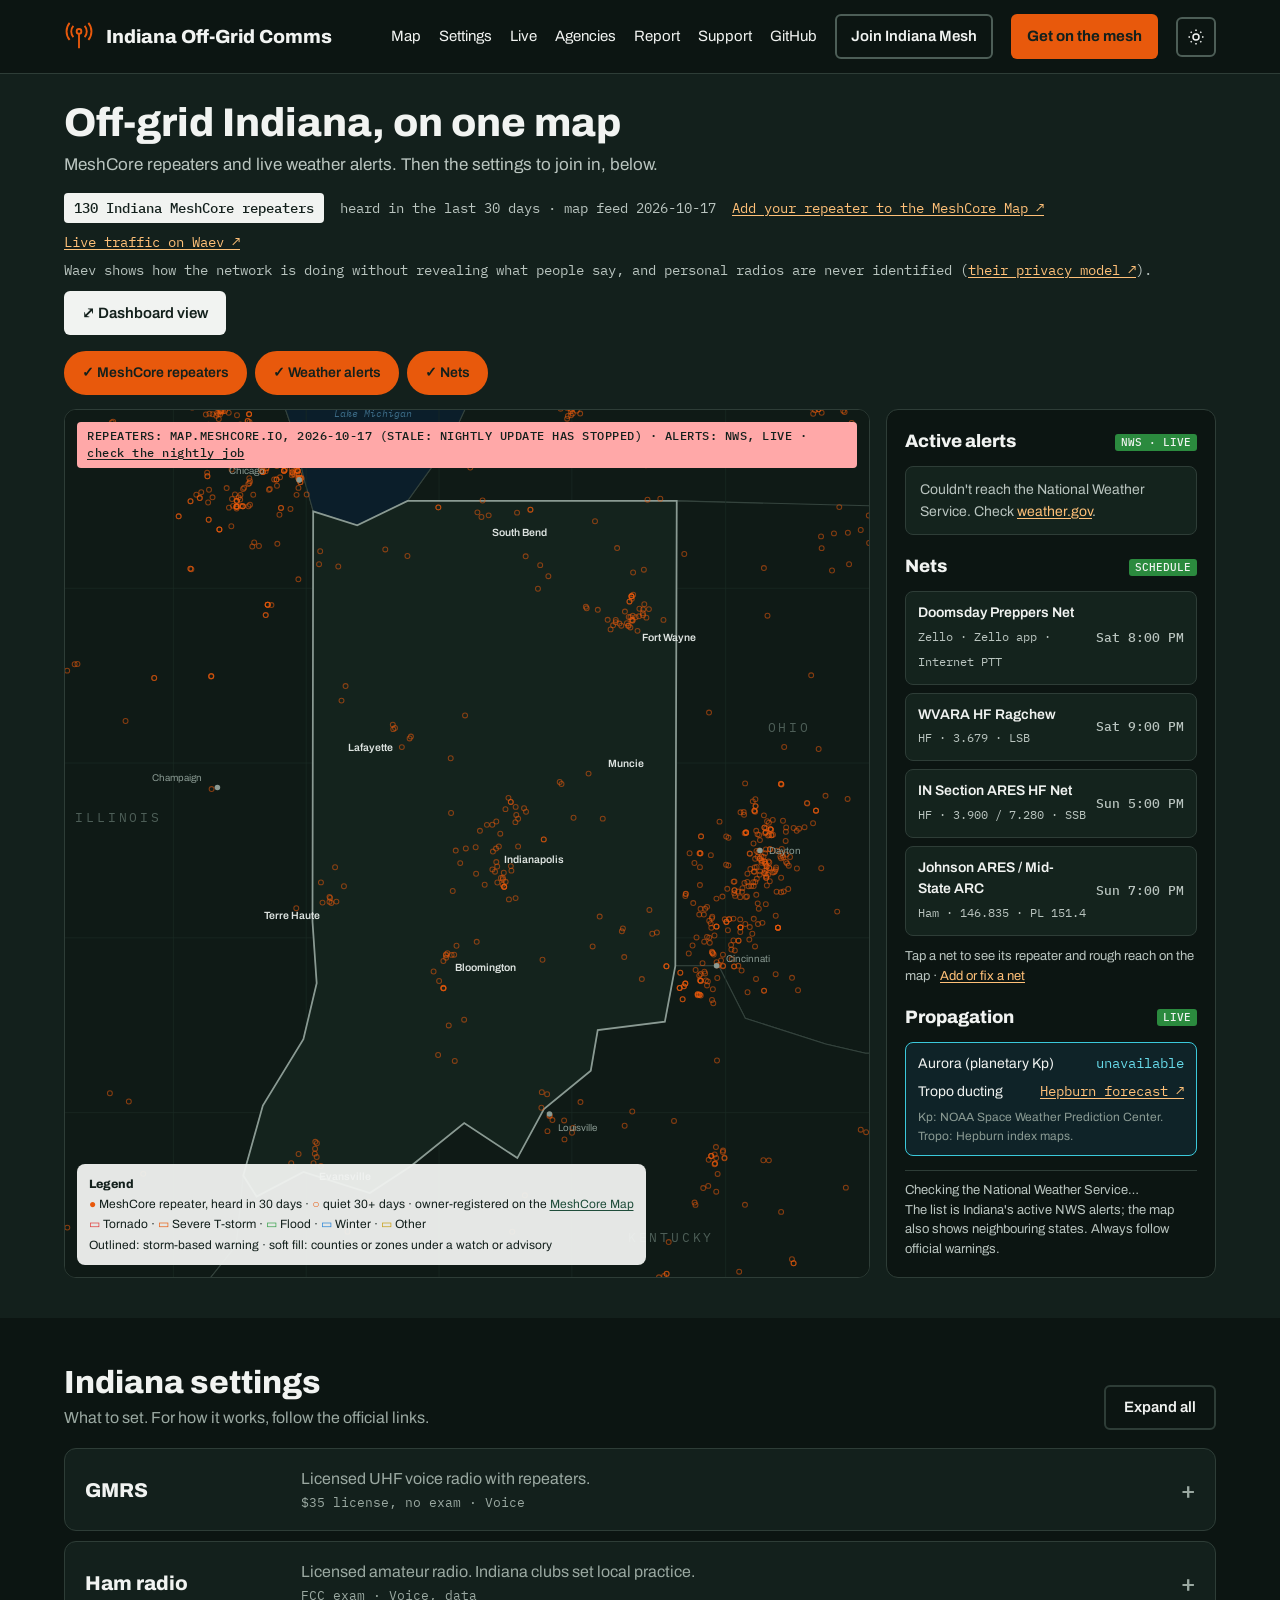
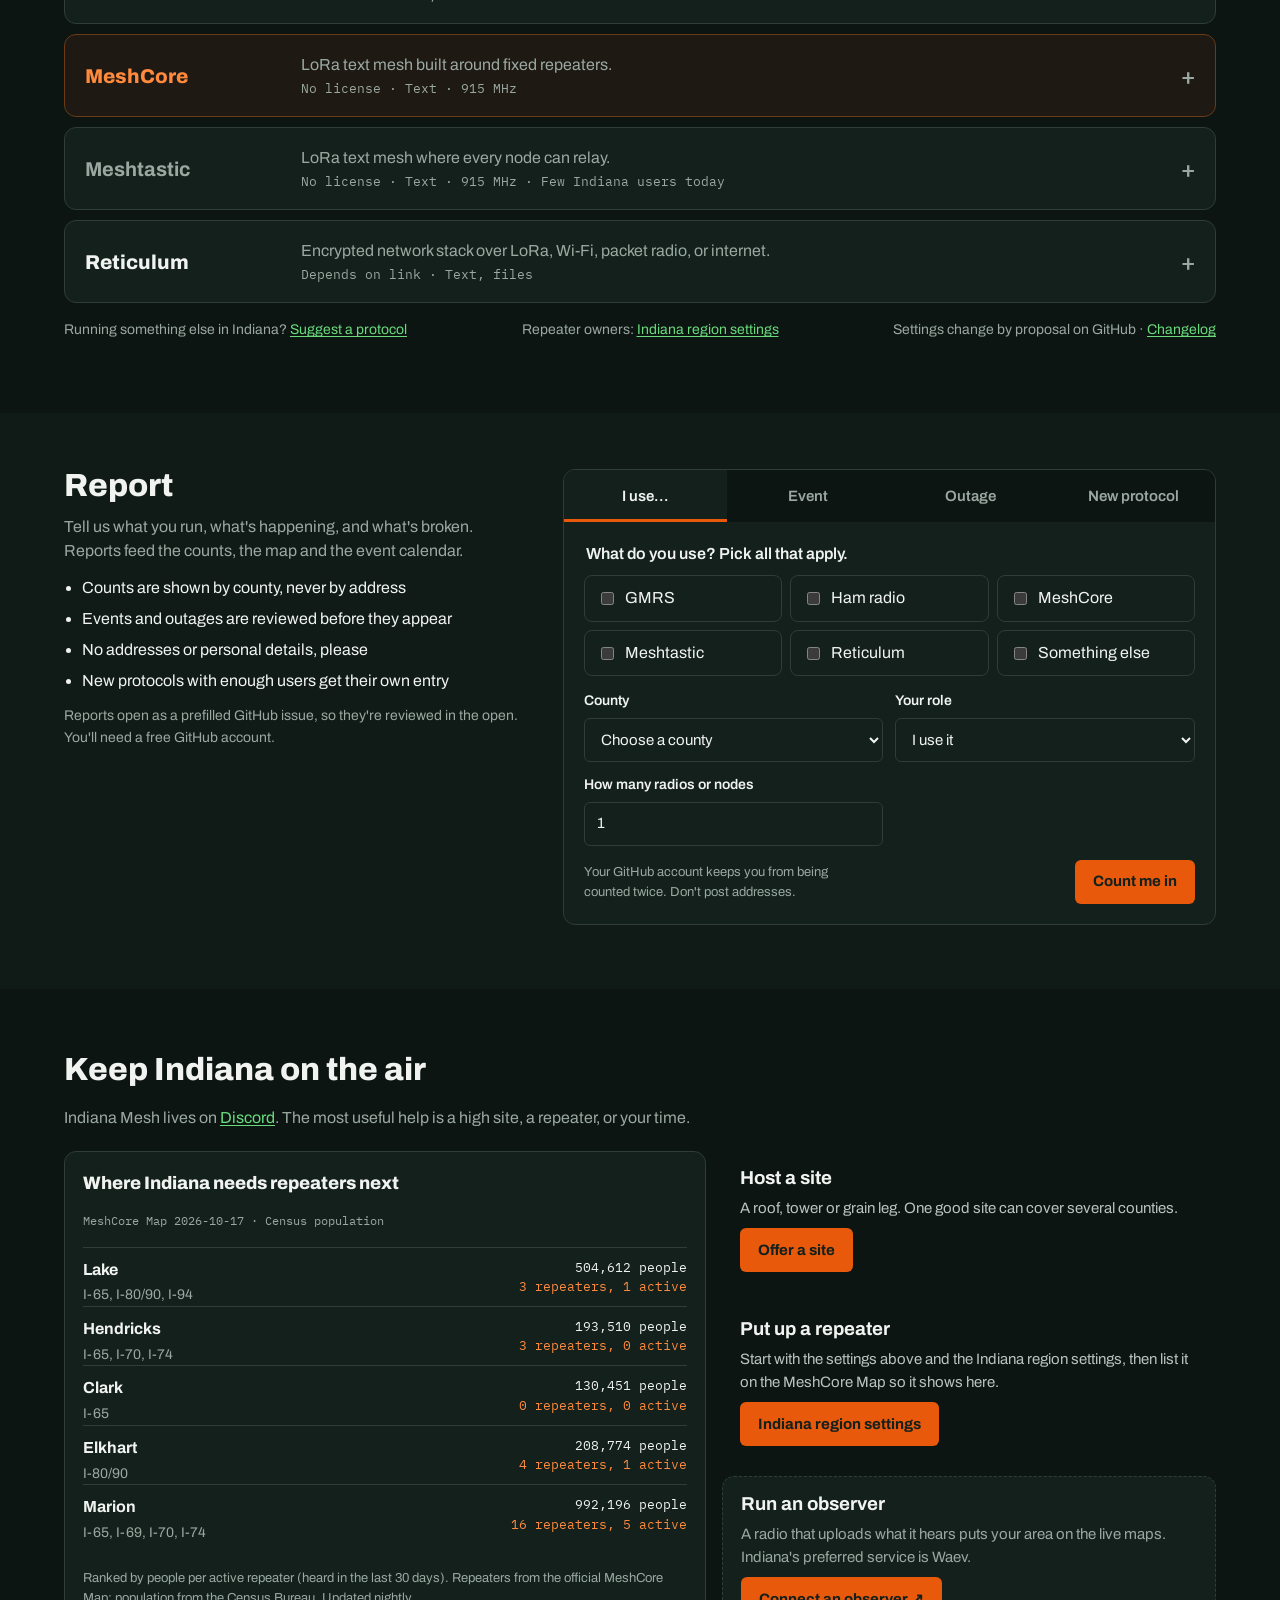
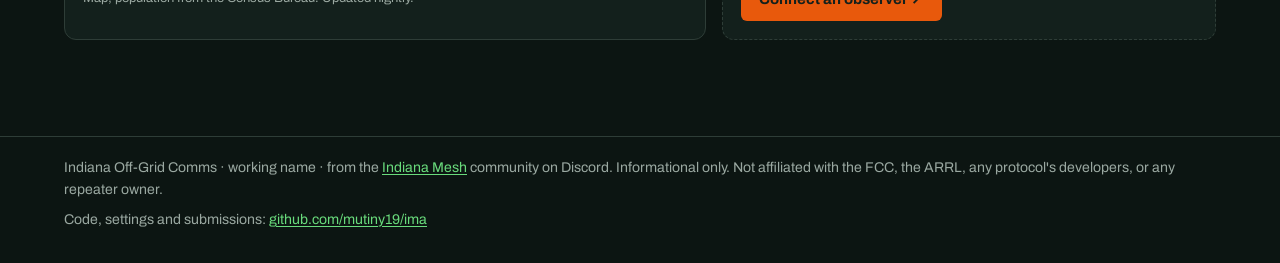
==== index.html @ fce749d1 "Observer view: link MeshCore's own FAQ entry on observers" ====
<!doctype html>
<html lang="en">
<head>
<meta charset="utf-8">
<script>/* Dark by default; a visitor's choice is remembered. Runs before paint to avoid a flash. */
(function () { var t; try { t = localStorage.getItem("ioc-theme"); } catch (e) {} document.documentElement.setAttribute("data-theme", t === "light" ? "light" : "dark"); })();</script>
<meta name="viewport" content="width=device-width, initial-scale=1, viewport-fit=cover">
<meta name="description" content="Off-grid communications in Indiana on one map: MeshCore repeaters, live weather alerts, and the settings to use for MeshCore, Meshtastic, GMRS, ham radio and Reticulum.">
<title>Indiana Off-Grid Comms</title>
<link rel="preconnect" href="https://fonts.googleapis.com">
<link rel="preconnect" href="https://fonts.gstatic.com" crossorigin>
<link rel="stylesheet" href="https://fonts.googleapis.com/css2?family=Archivo:wght@400;500;600;700;800&family=IBM+Plex+Mono:wght@400;500&display=swap">
<link rel="stylesheet" href="assets/site.css">
<style>
/* Home: dark map band (map + alerts, dashboard view), then settings accordion, report, support. Built from the
   front-page design (design/front-page.dc.html); simulated parts replaced by live feeds or empty states. */
:root { --map-bg: #13201C; --map-panel: #0C1512; --map-line: #2E3D37; --map-fg: #F1F3F1; --map-muted: #B9C4BF; --map-dim: #8A9A93; }
.wrap { max-width: 1200px; margin: 0 auto; padding-inline: 24px; }
h1, h2, h3 { font-family: var(--display); margin: 0; line-height: 1.05; text-wrap: balance; }
p { margin: 0; }
.mono { font-family: var(--mono); }
.btn { font: 600 15px/1 var(--body); border: 0; border-radius: 6px; padding: 13px 18px; min-height: 44px; cursor: pointer; text-decoration: none; display: inline-flex; align-items: center; justify-content: center; gap: 8px; }

/* header CTA */
.site-nav .go { background: var(--beacon); color: #13201C; font-weight: 700; padding: 11px 16px; border-radius: 6px; }

/* map band */
.band { background: var(--map-bg); color: var(--map-fg); }
.band .wrap { padding-block: 28px 40px; }
.band.dash .wrap { max-width: none; padding-block: 20px 32px; }
.band-top { display: flex; flex-wrap: wrap; justify-content: space-between; align-items: flex-end; gap: 12px; margin-bottom: 16px; }
.band h1 { font-size: clamp(30px, 4.4vw, 40px); font-weight: 800; }
.band .sub { margin-top: 8px; color: var(--map-muted); font-size: 17px; }
.onair { display: flex; flex-wrap: wrap; align-items: center; gap: 10px 16px; margin-top: 14px; font: 400 14px/1.3 var(--mono); }
.onair .pill { background: var(--map-fg); color: #13201C; padding: 6px 10px; border-radius: 4px; font-weight: 500; }
.onair span { color: var(--map-muted); }
.onair a { color: #FFC078; }
.dash-btn { background: var(--map-fg); color: #13201C; }
.layers { display: flex; flex-wrap: wrap; gap: 8px; margin-bottom: 14px; }
.layer { font: 600 14px/1 var(--body); border-radius: 999px; padding: 10px 16px; min-height: 44px; cursor: pointer; background: transparent; color: var(--map-fg); border: 2px solid #4D5E57; }
.layer[aria-pressed="true"] { background: var(--beacon); color: #13201C; border-color: var(--beacon); }
.layer[disabled] { cursor: not-allowed; color: #6E7F78; border-style: dashed; }
.layer small { font: 500 11px/1 var(--mono); margin-left: 6px; }
.tiles { display: grid; grid-template-columns: repeat(auto-fit, minmax(170px, 1fr)); gap: 12px; margin-bottom: 16px; }
.tile { background: var(--map-panel); border: 1px solid var(--map-line); border-radius: 10px; padding: 14px 16px; }
.tile .k { font-size: 13px; color: var(--map-muted); }
.tile .v { font: 500 28px/1.2 var(--mono); margin-top: 4px; font-variant-numeric: tabular-nums; }
.tile .s { font-size: 12px; color: var(--map-dim); margin-top: 2px; }
/* Map sets the row height (its own proportions); the alerts column matches it and scrolls when long. */
.mapgrid { display: grid; grid-template-columns: minmax(0, 1fr) minmax(280px, 330px); gap: 16px; align-items: stretch; }
.mapbox { min-width: 0; position: relative; background: var(--map-panel); border: 1px solid var(--map-line); border-radius: 12px; overflow: hidden; }
.mapbox svg { display: block; width: 100%; height: auto; aspect-ratio: 1150 / 1240; }
.srcbadge { position: absolute; top: 12px; left: 12px; right: 12px; z-index: 2; justify-self: start; display: inline-block; max-width: max-content; background: #FFD43B; color: #13201C; font: 500 12px/1.4 var(--mono); letter-spacing: .5px; padding: 6px 10px; border-radius: 4px; }
.legend { position: absolute; left: 12px; bottom: 12px; right: 12px; max-width: max-content; background: rgba(241,243,241,0.95); color: #13201C; border-radius: 8px; padding: 10px 12px; font-size: 12px; line-height: 1.7; }
.legend b { font-weight: 800; }
.side { height: 0; min-height: 100%; overflow-y: auto; background: var(--map-panel); border: 1px solid var(--map-line); border-radius: 12px; padding: 18px; display: flex; flex-direction: column; gap: 10px; min-width: 0; }
.side .h { display: flex; justify-content: space-between; align-items: center; gap: 8px; margin-top: 8px; }
.side .h:first-child { margin-top: 0; }
.side .h b { font-weight: 800; font-size: 18px; }
.tag { font: 500 11px/1 var(--mono); padding: 3px 6px; border-radius: 3px; }
.tag.live { background: #2B8A3E; color: #F1F3F1; }
.tag.soon { border: 1px dashed #4D5E57; color: var(--map-muted); }
.alert { border-radius: 8px; padding: 12px 14px; border: 1px solid; }
.alert .t { font-weight: 800; }
.alert .a { font-size: 14px; margin-top: 4px; }
.alert .w { font: 400 12px/1.4 var(--mono); color: var(--map-muted); margin-top: 4px; }
.empty { background: #14231D; border: 1px solid var(--map-line); border-radius: 8px; padding: 12px 14px; font-size: 14px; color: var(--map-muted); }
.empty a, .side a, .dpanel a { color: #FFC078; }
.prop { background: #0F2328; border: 1px solid #3BC9DB; border-radius: 8px; padding: 10px 12px; display: grid; gap: 6px; font-size: 14px; }
.prop .r { display: flex; justify-content: space-between; gap: 8px; }
.prop .r span:last-child { font-family: var(--mono); color: #66D9E8; text-align: right; }
.prop .n { font-size: 12px; color: var(--map-dim); }
.netlist { display: grid; gap: 8px; }
.net { display: flex; justify-content: space-between; align-items: center; gap: 10px; background: #14231D; border: 1px solid var(--map-line); border-radius: 8px; padding: 10px 12px; }
.net b { display: block; font-size: 14px; font-weight: 600; }
.net small { font: 400 12px/1.4 var(--mono); color: var(--map-muted); }
.net .st { font: 500 13px/1 var(--mono); white-space: nowrap; }
.net.pick { cursor: pointer; }
.net.pick:hover, .net.pick:focus-visible { border-color: #B197FC; outline: none; }
.net.sel { border-color: #B197FC; background: #1E1B2C; }
.side .foot { margin-top: auto; font-size: 13px; color: var(--map-muted); line-height: 1.5; border-top: 1px solid var(--map-line); padding-top: 10px; }
.dashrow { display: flex; flex-wrap: wrap; gap: 16px; margin-top: 16px; }
.dpanel { background: var(--map-panel); border: 1px solid var(--map-line); border-radius: 12px; padding: 16px 18px; min-width: 0; display: grid; gap: 10px; align-content: start; }
.dpanel .h { display: flex; flex-wrap: wrap; justify-content: space-between; align-items: center; gap: 8px; }
.dpanel .h b { font-weight: 800; font-size: 18px; }
.dpanel .note { font-size: 12px; color: var(--map-dim); }
.cov { display: grid; gap: 8px; }
.cov .road { display: grid; grid-template-columns: 64px minmax(0, 1fr); gap: 10px; align-items: start; }
.cov .road > span { font: 500 13px/1.8 var(--mono); color: var(--map-muted); }
.cov .cty { display: flex; flex-wrap: wrap; gap: 4px; }
.cov .cty span { font-size: 12px; padding: 3px 7px; border-radius: 4px; color: #13201C; }
.c-ok { background: #8CE99A; } .c-quiet { background: #FFD43B; } .c-need { background: #FFA8A8; }
.health { display: grid; gap: 6px; }
.health div { display: flex; justify-content: space-between; gap: 10px; font-size: 14px; border-top: 1px solid #1B2A24; padding-top: 6px; }
.health span:last-child { font-family: var(--mono); color: var(--map-muted); white-space: nowrap; }
.dot { display: inline-block; width: 9px; height: 9px; border-radius: 50%; margin-right: 8px; vertical-align: middle; }

/* settings */
.settings { padding-block: 48px 72px; }
.sec-head { display: flex; flex-wrap: wrap; justify-content: space-between; align-items: flex-end; gap: 12px; margin-bottom: 18px; }
.sec-head h2 { font-size: 32px; font-weight: 800; }
.sec-head p { color: var(--muted); margin-top: 6px; }
.ghost { background: transparent; color: var(--fg); border: 2px solid var(--line); }
.acc { display: grid; gap: 10px; }
.proto { background: var(--panel); border: 1px solid var(--line); border-radius: 12px; overflow: hidden; }
.proto > button { width: 100%; display: grid; grid-template-columns: minmax(130px, 200px) minmax(0, 1fr) auto; gap: 6px 16px; align-items: center; text-align: left; background: transparent; color: var(--fg); border: 0; padding: 18px 20px; cursor: pointer; font: inherit; min-height: 64px; }
.proto .nm { font: 800 20px/1.1 var(--display); }
/* MeshCore: a faint beacon tint. */
.proto-meshcore { background: #FFF8F2; border-color: #F2C7A4; }
.proto-meshcore .nm { color: #B5480A; }
.proto-meshcore .card-set { background: #FBF1E8; }
.proto-meshtastic .nm, .proto-meshtastic .tl { color: var(--muted); }
.proto-meshtastic .nm { font-weight: 700; }
@media (prefers-color-scheme: dark) { :root:not([data-theme="light"]) .proto-meshcore { background: #1E1913; border-color: #6B3A17; }
  :root:not([data-theme="light"]) .proto-meshcore .nm { color: #FF8A3D; } :root:not([data-theme="light"]) .proto-meshcore .card-set { background: #17130E; } }
:root[data-theme="dark"] .proto-meshcore { background: #1E1913; border-color: #6B3A17; }
:root[data-theme="dark"] .proto-meshcore .nm { color: #FF8A3D; } :root[data-theme="dark"] .proto-meshcore .card-set { background: #17130E; }
.proto .tl { color: var(--muted); }
.proto .tl small { display: block; font: 400 13px/1.4 var(--mono); margin-top: 2px; }
.proto .chev { font: 500 24px/1 var(--mono); color: var(--muted); }
.proto .body { display: grid; grid-template-columns: minmax(0, 1.5fr) minmax(0, 1fr); gap: 16px; padding: 0 20px 20px; }
.card-set { background: var(--bg); border-radius: 10px; padding: 16px; display: grid; gap: 10px; align-content: start; }
.card-set .top { display: flex; flex-wrap: wrap; justify-content: space-between; gap: 8px; }
.card-set .top b { font-weight: 700; }
.card-set .top span { font: 400 12px/1.4 var(--mono); color: var(--muted); }
.rows { display: grid; }
.rows > div { display: grid; grid-template-columns: minmax(120px, 190px) minmax(0, 1fr); gap: 12px; padding: 7px 0; border-top: 1px solid var(--line); font-size: 15px; }
.rows > div > span:first-child { color: var(--muted); }
.rows > div > span:last-child { font-family: var(--mono); font-size: 14px; overflow-wrap: anywhere; }
.card-set .note { font-size: 13px; color: var(--muted); }
.links { display: grid; gap: 8px; align-content: start; }
.links a { display: flex; justify-content: space-between; align-items: center; gap: 10px; background: var(--panel); border: 1px solid var(--line); border-radius: 8px; padding: 12px 14px; text-decoration: none; color: var(--fg); }
.links a b { display: block; font-weight: 600; }
.links a small { color: var(--muted); font-size: 13px; }
.links a:hover { border-color: var(--link); }
.copy { background: var(--fg); color: var(--bg); justify-self: start; }
.seg { display: inline-flex; justify-self: start; background: var(--panel); border: 1px solid var(--line); border-radius: 8px; padding: 3px; gap: 3px; }
.seg button { font: 600 14px/1 var(--body); border: 0; border-radius: 6px; padding: 10px 16px; min-height: 40px; cursor: pointer; background: transparent; color: var(--muted); }
.seg button[aria-pressed="true"] { background: var(--ink); color: var(--ink-fg); }
.rows .cmd { display: flex; flex-wrap: wrap; align-items: center; gap: 6px 8px; margin-top: 4px; }
.rows .cmd code { font-size: 12.5px; background: var(--panel); border: 1px solid var(--line); border-radius: 4px; padding: 3px 6px; overflow-wrap: anywhere; }
.mini, .chipcopy { font: 600 12px/1 var(--body); border: 1px solid var(--line); background: var(--panel); color: var(--link); border-radius: 999px; padding: 6px 10px; min-height: 30px; cursor: pointer; }
.mini:hover, .chipcopy:hover { border-color: var(--link); }
.chips { display: flex; flex-wrap: wrap; gap: 6px; margin-top: 6px; }
.chipcopy { font-family: var(--mono); color: var(--fg); }
.diff { color: var(--beacon); font-size: 12px; margin-left: 4px; }
.alts { border: 1px dashed var(--line); border-radius: 8px; padding: 12px 14px; display: grid; gap: 8px; background: var(--panel); }
.alts > b { font-weight: 700; font-size: 14px; }
.alts > div { display: grid; grid-template-columns: minmax(120px, 190px) minmax(0, 1fr); gap: 12px; font-size: 14px; border-top: 1px solid var(--line); padding-top: 8px; }
.alts > div > span:first-child { color: var(--muted); }
.alts > div > span:last-child { display: block; min-width: 0; }
.alts .cmd { display: flex; flex-wrap: wrap; align-items: flex-end; gap: 6px 8px; margin-top: 6px; }
.alts code { display: block; font-size: 12.5px; line-height: 1.6; background: var(--bg); border: 1px solid var(--line); border-radius: 4px; padding: 6px 8px; overflow-wrap: anywhere; }
.rows > div > span:last-child { display: block; min-width: 0; }
.sec-foot { display: flex; flex-wrap: wrap; justify-content: space-between; gap: 8px 20px; margin-top: 16px; font-size: 14px; color: var(--muted); }

/* report */
.report { background: #E4E9E6; }
@media (prefers-color-scheme: dark) { :root:not([data-theme="light"]) .report { background: #101B17; } }
:root[data-theme="dark"] .report { background: #101B17; }
.report .wrap { padding-block: 56px 64px; display: grid; grid-template-columns: minmax(0, 1fr) minmax(0, 1.4fr); gap: 32px; align-items: start; }
.report h2 { font-size: 32px; font-weight: 800; }
.report .intro { display: grid; gap: 12px; }
.report .intro p { color: var(--muted); }
.report ul { margin: 0; padding-left: 1.1em; display: grid; gap: 6px; color: var(--fg); }
.formbox { background: var(--panel); border: 1px solid var(--line); border-radius: 12px; overflow: hidden; }
.tabs { display: flex; flex-wrap: wrap; }
.tabs button { flex: 1 1 120px; min-height: 52px; padding: 12px 16px; border: 0; cursor: pointer; font: 600 15px/1 var(--body); background: var(--bg); color: var(--muted); }
.tabs button[aria-selected="true"] { background: var(--panel); color: var(--fg); box-shadow: inset 0 -3px 0 var(--beacon); }
form { padding: 20px; display: grid; gap: 14px; }
fieldset { border: 0; margin: 0; padding: 0; display: grid; gap: 10px; }
legend { font-weight: 600; margin-bottom: 8px; }
.checks { display: grid; grid-template-columns: repeat(auto-fill, minmax(150px, 1fr)); gap: 8px; }
.checks label { display: flex; gap: 8px; align-items: center; border: 1px solid var(--line); border-radius: 8px; padding: 10px 12px; min-height: 44px; cursor: pointer; }
.fields { display: grid; grid-template-columns: repeat(2, minmax(0, 1fr)); gap: 12px; }
.fields label, form > label { display: grid; gap: 6px; font-size: 14px; font-weight: 600; }
input[type="text"], input[type="number"], input[type="url"], input[type="datetime-local"], select, textarea { font: 400 15px/1.3 var(--body); padding: 10px 12px; min-height: 44px; border: 1px solid var(--line); border-radius: 6px; background: var(--panel); color: var(--fg); width: 100%; }
.submit { display: flex; flex-wrap: wrap; align-items: center; justify-content: space-between; gap: 10px; }
.submit small { color: var(--muted); font-size: 13px; max-width: 40ch; }
.primary { background: var(--beacon); color: #13201C; font-weight: 700; }
.thanks { padding: 24px 20px; display: grid; gap: 10px; }
.thanks b { font: 800 22px/1.1 var(--display); }

/* support */
.support { padding-block: 64px 72px; display: grid; gap: 20px; }
.support h2 { font-size: 32px; font-weight: 800; }
.support .lead { color: var(--muted); max-width: 70ch; }
.sup-grid { display: grid; grid-template-columns: minmax(0, 1.3fr) minmax(0, 1fr); gap: 16px; }
.needs { background: var(--panel); border: 1px solid var(--line); border-radius: 12px; padding: 18px; display: grid; gap: 10px; }
.needs .h { display: flex; flex-wrap: wrap; justify-content: space-between; gap: 8px; }
.needs .h b { font-weight: 800; font-size: 18px; }
.needs .h span { font: 400 12px/1.4 var(--mono); color: var(--muted); }
.county { display: grid; grid-template-columns: minmax(0, 1fr) auto; gap: 2px 12px; border-top: 1px solid var(--line); padding-top: 10px; }
.county b { font-weight: 700; }
.county .w { color: var(--muted); font-size: 14px; }
.county .p { grid-column: 2; grid-row: 1 / span 2; text-align: right; font: 400 13px/1.5 var(--mono); }
.county .p em { font-style: normal; color: var(--signal); display: block; }
.ways { display: grid; gap: 12px; align-content: start; }
.way { background: var(--ink); color: var(--ink-fg); border-radius: 12px; padding: 18px; display: grid; gap: 8px; }
.way p { color: #B9C4BF; font-size: 15px; }
.way a.btn { justify-self: start; }
.way.alt { background: var(--panel); color: var(--fg); border: 1px dashed var(--line); }
.way.alt p { color: var(--muted); }

@media (max-width: 860px) {
  /* Phones: the legend sits under the map instead of over it, and the source badge stays out of the way. */
  .legend { position: static; max-width: none; margin: 0; border-radius: 0; font-size: 12px; line-height: 1.6; }
  .srcbadge { top: 8px; left: 8px; right: auto; font-size: 10px; padding: 4px 7px; letter-spacing: 0; }
  .report .wrap, .sup-grid, .proto .body, .alts > div { grid-template-columns: 1fr; }
  .proto > button { grid-template-columns: minmax(0, 1fr) auto; }
  .proto .tl { grid-column: 1 / -1; grid-row: 2; }
  .fields { grid-template-columns: 1fr; }
  .mapgrid { grid-template-columns: 1fr; }
  .side { height: auto; min-height: 0; overflow: visible; }
}
@media (prefers-reduced-motion: no-preference) { .pulse { animation: pulse 2s ease-in-out infinite; } }
@keyframes pulse { 0%, 100% { stroke-opacity: 1; } 50% { stroke-opacity: .3; } }
</style>
</head>
<body>
<header class="site-head" id="top"><div class="bar">
  <a class="brand" href="./"><svg width="30" height="30" viewBox="0 0 32 32" fill="none" stroke="#E8590C" stroke-width="2" aria-hidden="true"><path d="M16 28V12"/><circle cx="16" cy="10" r="2.5"/><path d="M10 4a9 9 0 0 0 0 12"/><path d="M22 4a9 9 0 0 1 0 12"/><path d="M6 1a14 14 0 0 0 0 18"/><path d="M26 1a14 14 0 0 1 0 18"/></svg>Indiana Off-Grid Comms</a>
  <nav class="site-nav" aria-label="Site">
    <a href="#map">Map</a>
    <a href="#protocols">Settings</a>
    <a href="live/">Live</a>
    <a href="emergency/">Agencies</a>
    <a href="#report">Report</a>
    <a href="#support">Support</a>
    <a href="https://github.com/mutiny19/ima" target="_blank" rel="noopener">GitHub</a>
    <a class="cta" href="https://discord.gg/2uwyceSF37" target="_blank" rel="noopener">Join Indiana Mesh</a>
    <a class="go" href="meshcore/">Get on the mesh</a>
    <button type="button" class="theme-toggle" id="themeBtn" aria-label="Switch to light mode" title="Switch to light mode"><svg class="i-sun" width="18" height="18" viewBox="0 0 24 24" fill="none" stroke="currentColor" stroke-width="2" aria-hidden="true"><circle cx="12" cy="12" r="4"/><path d="M12 2v2M12 20v2M4.9 4.9l1.4 1.4M17.7 17.7l1.4 1.4M2 12h2M20 12h2M4.9 19.1l1.4-1.4M17.7 6.3l1.4-1.4"/></svg><svg class="i-moon" width="18" height="18" viewBox="0 0 24 24" fill="none" stroke="currentColor" stroke-width="2" aria-hidden="true"><path d="M21 12.8A9 9 0 1 1 11.2 3a7 7 0 0 0 9.8 9.8z"/></svg></button>
  </nav>
</div></header>

<section id="map" class="band" aria-label="Statewide map">
  <div class="wrap">
    <div class="band-top">
      <div id="hero">
        <h1>Off-grid Indiana, on one map</h1>
        <p class="sub">MeshCore repeaters and live weather alerts. Then the settings to join in, below.</p>
        <div class="onair"><b class="pill" id="pillCount">Indiana MeshCore repeaters</b><span id="pillSub">heard in the last 30 days</span><a href="https://docs.meshcore.io/faq/#512-q-how-do-i-add-a-node-to-the-meshcore-map" target="_blank" rel="noopener">Add your repeater to the MeshCore Map ↗</a><a href="https://waev.app/#/live-map/@39.85,-86.30,7.00z" target="_blank" rel="noopener">Live traffic on Waev ↗</a><span>Waev shows how the network is doing without revealing what people say, and personal radios are never identified (<a href="https://blog.waev.app/blog/what-we-choose-not-to-know/" target="_blank" rel="noopener">their privacy model ↗</a>).</span></div>
      </div>
      <div id="dashHead" hidden>
        <h1 style="font-size:30px">Statewide dashboard</h1>
        <p class="sub mono" style="font-size:13px" id="clock">Updated live</p>
      </div>
      <button type="button" class="btn dash-btn" id="dashBtn" aria-pressed="false">⤢ Dashboard view</button>
    </div>

    <div class="layers" role="group" aria-label="Map layers">
      <button type="button" class="layer" data-layer="meshcore" aria-pressed="true">✓ MeshCore repeaters</button>
      <button type="button" class="layer" data-layer="weather" aria-pressed="true">✓ Weather alerts</button>
      <button type="button" class="layer" data-layer="nets" aria-pressed="true">✓ Nets</button>
    </div>

    <div class="tiles" id="tiles" hidden></div>

    <div class="mapgrid">
      <div class="mapbox">
        <div class="srcbadge" id="srcbadge">REPEATERS: MAP.MESHCORE.IO · ALERTS: NWS, LIVE</div>
        <svg id="mapsvg" viewBox="-245 -130 1150 1240" preserveAspectRatio="xMidYMid meet" role="img" aria-labelledby="mapTitle">
          <title id="mapTitle">Map of Indiana and neighbouring states showing MeshCore repeaters and active National Weather Service alerts</title>
          <g fill="#0F1A16" stroke="#34433D" stroke-width="1.5" aria-hidden="true">
          <path d="M57 -170 L86 -85 L96 -35 L110 15 L109 602 L115 690 L96 770 L38 865 L10 965 L0 1065 L-60 1140 L-290 1140 L-290 -170 Z"/>
          <path d="M345 -170 L306 -85 L245 0 L630 0 L900 8 L940 8 L940 -170 Z"/>
          <path d="M630 0 L940 8 L940 790 L900 790 L843 777 L728 740 L690 665 L628 665 Z"/>
          <path d="M940 790 L900 790 L843 777 L728 740 L690 665 L628 665 L613 745 L517 757 L507 815 L440 870 L402 940 L326 890 L249 952 L191 990 L96 960 L29 995 L10 965 L0 1065 L-60 1140 L940 1140 Z"/>
          </g>
          <path d="M57 -170 L345 -170 L306 -85 L245 0 L173 35 L110 15 L96 -35 L86 -85 Z" fill="#0B1E2A" stroke="#34433D" stroke-width="1.5" aria-hidden="true"/>
          <g stroke="#1B2A24" stroke-width="1" aria-hidden="true">
          <path d="M-290 125H940M-290 375H940M-290 625H940M-290 875H940M-90 -170V1140M100 -170V1140M290 -170V1140M480 -170V1140M700 -170V1140"/>
          </g>
          <path d="M110 15 L173 35 L245 0 L630 0 L628 665 L613 745 L517 757 L507 815 L440 870 L402 940 L326 890 L249 952 L191 990 L96 960 L29 995 L10 965 L38 865 L96 770 L115 690 L109 602 Z" fill="#14231D" stroke="#8A9A93" stroke-width="2.5"/>
          <g fill="#4D5E57" font-family="IBM Plex Mono, monospace" font-size="18" letter-spacing="4" aria-hidden="true">
          <text x="-230" y="460">ILLINOIS</text>
          <text x="560" y="-90">MICHIGAN</text>
          <text x="760" y="330">OHIO</text>
          <text x="560" y="1060">KENTUCKY</text>
          </g>
          <text x="140" y="-120" fill="#3B6A85" font-family="IBM Plex Mono, monospace" font-size="14" font-style="italic">Lake Michigan</text>
          <g id="lyr-weather"></g>
          <g id="lyr-meshcore"></g>
          <g fill="#DDE3E0" font-family="Archivo, sans-serif" font-size="15" font-weight="600">
          <text x="383" y="518">Indianapolis</text>
          <text x="580" y="200">Fort Wayne</text>
          <text x="366" y="50">South Bend</text>
          <text x="160" y="358">Lafayette</text>
          <text x="313" y="672">Bloomington</text>
          <text x="40" y="598">Terre Haute</text>
          <text x="531" y="380">Muncie</text>
          <text x="118" y="972">Evansville</text>
          </g>
          <g fill="#8A9A93" font-family="Archivo, sans-serif" font-size="14" aria-hidden="true">
          <circle cx="90" cy="-30" r="4"/><text x="-10" y="-38">Chicago</text>
          <circle cx="448" cy="877" r="4"/><text x="460" y="902">Louisville</text>
          <circle cx="687" cy="665" r="4"/><text x="700" y="660">Cincinnati</text>
          <circle cx="749" cy="500" r="4"/><text x="762" y="505">Dayton</text>
          <circle cx="-27" cy="410" r="4"/><text x="-120" y="400">Champaign</text>
          </g>
          <g id="lyr-nets"></g>
        </svg>
        <div class="legend">
          <div><b>Legend</b></div>
          <div><span style="color:#E8590C">●</span> MeshCore repeater, heard in 30 days · <span style="color:#E8590C">○</span> quiet 30+ days · owner-registered on the <a href="https://map.meshcore.io" target="_blank" rel="noopener" style="color:#1F4D3A">MeshCore Map</a></div>
          <div><span style="color:#E03131">▭</span> Tornado · <span style="color:#E8590C">▭</span> Severe T-storm · <span style="color:#2F9E44">▭</span> Flood · <span style="color:#1C7ED6">▭</span> Winter · <span style="color:#C99A06">▭</span> Other</div>
          <div>Outlined: storm-based warning · soft fill: counties or zones under a watch or advisory</div>
        </div>
      </div>

      <aside class="side" aria-label="Alerts, nets and propagation">
        <div class="h"><b>Active alerts</b><span class="tag live">NWS · LIVE</span></div>
        <div id="alerts"><div class="empty">Loading National Weather Service alerts…</div></div>
        <div class="h"><b>Nets</b><span class="tag live">SCHEDULE</span></div>
        <div id="netlist" class="netlist"><div class="empty">Loading the net schedule…</div></div>
        <div style="font-size:13px;color:var(--map-muted)">Tap a net to see its repeater and rough reach on the map · <a href="#report" data-tab="event">Add or fix a net</a></div>
        <div class="h"><b>Propagation</b><span class="tag live">LIVE</span></div>
        <div class="prop">
          <div class="r"><span>Aurora (planetary Kp)</span><span id="kp">loading…</span></div>
          <div class="r"><span>Tropo ducting</span><span><a href="https://www.dxinfocentre.com/tropo.html" target="_blank" rel="noopener">Hepburn forecast ↗</a></span></div>
          <div class="n">Kp: NOAA Space Weather Prediction Center. Tropo: Hepburn index maps.</div>
        </div>
        <div class="foot"><span id="alertsTime">Checking the National Weather Service…</span><br>The list is Indiana's active NWS alerts; the map also shows neighbouring states. Always follow official warnings.</div>
      </aside>
    </div>

    <div class="dashrow" id="dashRow" hidden>
      <section class="dpanel" style="flex: 999 1 520px" aria-label="Live MeshCore traffic">
        <div class="h"><b>Live traffic</b><span class="tag live">WAEV</span></div>
        <p style="color:var(--map-muted)">Live packets and links between nodes come from observers feeding Waev, Indiana's preferred observer service. It opens centred on Indiana.</p>
        <p><a href="https://waev.app/#/live-map/@39.85,-86.30,7.00z" target="_blank" rel="noopener">Open the Waev live map ↗</a> · <a href="https://waev.app/#/connect" target="_blank" rel="noopener">Run an observer ↗</a></p>
      </section>
      <section class="dpanel" style="flex: 1 1 320px" aria-label="Quietest Indiana repeaters">
        <div class="h"><b>Repeaters gone quiet</b><span class="tag live" id="healthDate">MAP FEED</span></div>
        <div class="health" id="health"></div>
        <div class="note">Indiana repeaters with the oldest last advert, from the official map feed. Owners: a fresh advert clears it.</div>
      </section>
      <section class="dpanel" style="flex: 1 1 100%" aria-label="Interstate coverage">
        <div class="h"><b>Interstate coverage in Indiana</b><span class="note"><span class="dot" style="background:#FFA8A8"></span>Needs a repeater · <span class="dot" style="background:#FFD43B"></span>Repeater quiet 30+ days · <span class="dot" style="background:#8CE99A"></span>Covered · <span id="covDate">MeshCore Map, nightly</span></span></div>
        <div class="cov" id="cov"></div>
      </section>
    </div>
  </div>
</section>

<main>
<section id="protocols" class="wrap settings" aria-labelledby="set-h">
  <div class="sec-head">
    <div><h2 id="set-h">Indiana settings</h2><p>What to set. For how it works, follow the official links.</p></div>
    <button type="button" class="btn ghost" id="toggleAll">Expand all</button>
  </div>
  <div class="acc" id="acc"></div>
  <div class="sec-foot">
    <span>Running something else in Indiana? <a href="#report" data-tab="proto">Suggest a protocol</a></span>
    <span>Repeater owners: <a href="advanced/">Indiana region settings</a></span>
    <span>Settings change by proposal on GitHub · <a href="https://github.com/mutiny19/ima/commits/main/data/settings" target="_blank" rel="noopener">Changelog</a></span>
  </div>
</section>

<section id="report" class="report" aria-labelledby="rep-h">
  <div class="wrap">
    <div class="intro">
      <h2 id="rep-h">Report</h2>
      <p>Tell us what you run, what's happening, and what's broken. Reports feed the counts, the map and the event calendar.</p>
      <ul>
        <li>Counts are shown by county, never by address</li>
        <li>Events and outages are reviewed before they appear</li>
        <li>No addresses or personal details, please</li>
        <li>New protocols with enough users get their own entry</li>
      </ul>
      <p style="font-size:14px">Reports open as a prefilled GitHub issue, so they're reviewed in the open. You'll need a free GitHub account.</p>
    </div>
    <div class="formbox">
      <div class="tabs" role="tablist" aria-label="Report type">
        <button type="button" role="tab" id="tab-use" aria-selected="true" aria-controls="f-use">I use…</button>
        <button type="button" role="tab" id="tab-event" aria-selected="false" aria-controls="f-event">Event</button>
        <button type="button" role="tab" id="tab-outage" aria-selected="false" aria-controls="f-outage">Outage</button>
        <button type="button" role="tab" id="tab-proto" aria-selected="false" aria-controls="f-proto">New protocol</button>
      </div>
      <form id="f-use" data-kind="use" role="tabpanel" aria-labelledby="tab-use">
        <fieldset>
          <legend>What do you use? Pick all that apply.</legend>
          <div class="checks">
            <label><input type="checkbox" name="proto" value="GMRS"> GMRS</label>
            <label><input type="checkbox" name="proto" value="Ham radio"> Ham radio</label>
            <label><input type="checkbox" name="proto" value="MeshCore"> MeshCore</label>
            <label><input type="checkbox" name="proto" value="Meshtastic"> Meshtastic</label>
            <label><input type="checkbox" name="proto" value="Reticulum"> Reticulum</label>
            <label><input type="checkbox" name="proto" value="Something else"> Something else</label>
          </div>
        </fieldset>
        <div class="fields">
          <label>County<select name="county" id="county" required><option value="">Choose a county</option></select></label>
          <label>Your role<select name="role"><option>I use it</option><option>I run a repeater or fixed node</option><option>I organize a club or group</option></select></label>
          <label>How many radios or nodes<input type="number" name="count" min="1" value="1"></label>
        </div>
        <div class="submit"><small>Your GitHub account keeps you from being counted twice. Don't post addresses.</small><button class="btn primary" type="submit">Count me in</button></div>
      </form>
      <form id="f-event" data-kind="event" role="tabpanel" aria-labelledby="tab-event" hidden>
        <label>Event name<input type="text" name="name" required></label>
        <div class="fields">
          <label>Type<select name="type"><option>Net (recurring)</option><option>SKYWARN net (activated during severe weather)</option><option>Meetup</option><option>Build night</option><option>Hamfest</option><option>Field day or exercise</option></select></label>
          <label>Date and time<input type="datetime-local" name="when"></label>
          <label>Repeats<select name="repeats"><option>One time</option><option>Weekly</option><option>Monthly</option></select></label>
          <label>Protocol<select name="protocol"><option>GMRS</option><option>Ham radio</option><option>MeshCore</option><option>Meshtastic</option><option>Reticulum</option><option>Mixed</option></select></label>
        </div>
        <label>Where (venue, or repeater for a net)<input type="text" name="where"></label>
        <label>Link (optional)<input type="url" name="link"></label>
        <div class="submit"><small>Reviewed before it shows on the map and calendar.</small><button class="btn primary" type="submit">Submit event</button></div>
      </form>
      <form id="f-outage" data-kind="outage" role="tabpanel" aria-labelledby="tab-outage" hidden>
        <div class="fields">
          <label>Repeater or node name<input type="text" name="name" placeholder="IN.CTY.name" required></label>
          <label>Protocol<select name="protocol"><option>MeshCore</option><option>Meshtastic</option><option>GMRS repeater</option><option>Ham repeater</option><option>Reticulum node</option></select></label>
          <label>Down since<input type="datetime-local" name="since"></label>
          <label>Are you the owner?<select name="owner"><option>No, just noticed it</option><option>Yes, I run it</option></select></label>
        </div>
        <label>What are you seeing?<textarea rows="3" name="what"></textarea></label>
        <div class="submit"><small>Shown as reported until the owner confirms.</small><button class="btn primary" type="submit">Report outage</button></div>
      </form>
      <form id="f-proto" data-kind="proto" role="tabpanel" aria-labelledby="tab-proto" hidden>
        <div class="fields">
          <label>Protocol or project name<input type="text" name="name" required></label>
          <label>Official site or GitHub<input type="url" name="site"></label>
          <label>People using it in Indiana<select name="users"><option>Just me</option><option>2 to 10</option><option>More than 10</option></select></label>
          <label>Would you maintain its settings?<select name="maintain"><option>Yes</option><option>Maybe</option><option>No</option></select></label>
        </div>
        <div class="submit"><small>Once a few people report using it, it gets a settings entry.</small><button class="btn primary" type="submit">Suggest protocol</button></div>
      </form>
      <div class="thanks" id="thanks" hidden>
        <b>Almost done</b>
        <p id="thanksText">Your report opened in a new tab as a GitHub issue. Press <strong>Submit new issue</strong> there to send it.</p>
        <p style="font-size:14px">Didn't open? <a id="thanksLink" href="#" target="_blank" rel="noopener">Open it here</a>.</p>
        <button type="button" class="btn ghost" id="again" style="justify-self:start">Submit another</button>
      </div>
    </div>
  </div>
</section>

<section id="support" class="wrap support" aria-labelledby="sup-h">
  <h2 id="sup-h">Keep Indiana on the air</h2>
  <p class="lead">Indiana Mesh lives on <a href="https://discord.gg/2uwyceSF37" target="_blank" rel="noopener">Discord</a>. The most useful help is a high site, a repeater, or your time.</p>
  <div class="sup-grid">
    <div class="needs">
      <div class="h"><b>Where Indiana needs repeaters next</b><span id="needsDate">people per active repeater</span></div>
      <div id="needs" class="needs-list"><div class="county"><b>Loading…</b></div></div>
      <p style="font-size:13px;color:var(--muted)">Ranked by people per active repeater (heard in the last 30 days). Repeaters from the official MeshCore Map; population from the Census Bureau. Updated nightly.</p>
    </div>
    <div class="ways">
      <div class="way"><h3>Host a site</h3><p>A roof, tower or grain leg. One good site can cover several counties.</p><a class="btn primary" href="https://github.com/mutiny19/ima/issues/new?template=listing.yml" target="_blank" rel="noopener">Offer a site</a></div>
      <div class="way"><h3>Put up a repeater</h3><p>Start with the settings above and the Indiana region settings, then list it on the MeshCore Map so it shows here.</p><a class="btn primary" href="advanced/">Indiana region settings</a></div>
      <div class="way alt"><h3>Run an observer</h3><p>A radio that uploads what it hears puts your area on the live maps. Indiana's preferred service is Waev.</p><a class="btn primary" href="https://waev.app/#/connect" target="_blank" rel="noopener">Connect an observer ↗</a></div>
    </div>
  </div>
</section>
</main>

<footer class="site-foot"><div class="bar">
  <span>Indiana Off-Grid Comms · working name · from the <a href="https://discord.gg/2uwyceSF37" target="_blank" rel="noopener">Indiana Mesh</a> community on Discord. Informational only. Not affiliated with the FCC, the ARRL, any protocol's developers, or any repeater owner.</span>
  <span>Code, settings and submissions: <a href="https://github.com/mutiny19/ima" target="_blank" rel="noopener">github.com/mutiny19/ima</a></span>
</div></footer>

<script src="assets/nets.js"></script>
<script>
(function () {
  "use strict";
  var NS = "http://www.w3.org/2000/svg";
  var P = function (lat, lon) { return [191.3 * lon + 16854, -250 * lat + 10440]; };
  var $ = function (id) { return document.getElementById(id); };
  var el = function (tag, attrs, parent) { var e = document.createElementNS(NS, tag); for (var k in attrs) e.setAttribute(k, attrs[k]); if (parent) parent.appendChild(e); return e; };
  var esc = function (s) { return String(s).replace(/[&<>"]/g, function (c) { return { "&": "&amp;", "<": "&lt;", ">": "&gt;", '"': "&quot;" }[c]; }); };
  var ago = function (iso) {
    var d = (Date.now() - Date.parse(iso)) / 86400000;
    if (d < 1) return Math.max(1, Math.round(d * 24)) + " h";
    if (d < 60) return Math.round(d) + " d";
    return Math.round(d / 30) + " mo";
  };
  var stats = {}, alertCount = null, kpNow = null, netsOnAir = null, netsSoon = null;

  /* ---------- MeshCore repeaters (nightly inventory) ---------- */
  fetch("data/meshcore-nodes.json", { cache: "no-cache" }).then(function (r) { return r.json(); }).then(function (d) {
    stats = d.stats || {};
    var g = $("lyr-meshcore"), quiet = el("g", { fill: "none", stroke: "#E8590C", "stroke-opacity": "0.55", "stroke-width": "1.5" }, g),
        live = el("g", { fill: "#E8590C", stroke: "#0C1512", "stroke-width": "1.5" }, g);
    d.repeaters.forEach(function (r) {
      var xy = P(r.lat, r.lon), fresh = (Date.now() - Date.parse(r.seen)) < 30 * 86400000;
      var c = el("circle", { cx: xy[0].toFixed(1), cy: xy[1].toFixed(1), r: fresh ? 4 : 3.5 }, fresh ? live : quiet);
      el("title", {}, c).textContent = r.name + " · last advert " + ago(r.seen) + " ago";
    });
    var date = d.generated.slice(0, 10);
    $("pillCount").textContent = stats.in_repeaters_30d + " Indiana MeshCore repeaters";
    $("pillSub").textContent = "heard in the last 30 days · map feed " + date;
    var stale = Date.now() - Date.parse(d.generated) > 3 * 86400000;   // the nightly job should never be this far behind
    $("srcbadge").textContent = "REPEATERS: MAP.MESHCORE.IO, " + date + (stale ? " (STALE: NIGHTLY UPDATE HAS STOPPED)" : "") + " · ALERTS: NWS, LIVE";
    if (stale) { $("srcbadge").style.background = "#FFA8A8"; $("srcbadge").innerHTML += ' · <a href="https://github.com/mutiny19/ima/actions" target="_blank" rel="noopener" style="color:#13201C">check the nightly job</a>'; }
    $("healthDate").textContent = "MAP FEED " + date;
    var quietest = d.repeaters.filter(function (r) { return r.in; }).sort(function (a, b) { return a.seen < b.seen ? -1 : 1; }).slice(0, 6);
    $("health").innerHTML = quietest.map(function (r) {
      var days = (Date.now() - Date.parse(r.seen)) / 86400000, c = days < 2 ? "#40C057" : days < 30 ? "#FAB005" : "#FA5252";
      return '<div><span><span class="dot" style="background:' + c + '"></span>' + esc(r.name || "(no name)") + "</span><span>seen " + ago(r.seen) + " ago</span></div>";
    }).join("");
    renderCoverage(d);
    renderTiles();
  }).catch(function () {
    $("pillCount").textContent = "Indiana MeshCore repeaters";
    $("pillSub").textContent = "map data unavailable right now";
  });

  /* ---------- NWS alerts, live (map: Indiana + neighbours; list: Indiana) ---------- */
  var ALERTS_URL = "https://api.weather.gov/alerts/active?area=IN,IL,OH,KY,MI";
  var COLORS = [[/tornado/i, "#FF6B6B", "#2A1414", "#FFA8A8"], [/severe thunderstorm/i, "#FFA94D", "#2A1E10", "#FFC078"],
                [/flood/i, "#40C057", "#12241A", "#8CE99A"], [/winter|ice|snow|blizzard|freeze|frost|chill/i, "#74C0FC", "#10202C", "#A5D8FF"],
                [/.*/, "#FCC419", "#29240F", "#FFE066"]];
  var colorFor = function (ev) { for (var i = 0; i < COLORS.length; i++) if (COLORS[i][0].test(ev)) return COLORS[i]; };
  var rank = function (e) { return /warning/i.test(e) ? 0 : /watch/i.test(e) ? 1 : 2; };
  var zoneCache = {};
  /* Most watches and advisories cover counties or zones and carry no polygon of their own: draw those zones. */
  function zoneGeom(url) {
    if (!zoneCache[url]) zoneCache[url] = fetch(url, { headers: { Accept: "application/geo+json" } })
      .then(function (r) { return r.ok ? r.json() : null; }).then(function (d) { return d && d.geometry; }).catch(function () { return null; });
    return zoneCache[url];
  }
  function geomPath(geom) {
    var polys = geom.type === "Polygon" ? [geom.coordinates] : geom.type === "MultiPolygon" ? geom.coordinates : [];
    return polys.map(function (poly) {
      return poly.map(function (ring) { return "M" + ring.map(function (p) { var xy = P(p[1], p[0]); return xy[0].toFixed(1) + " " + xy[1].toFixed(1); }).join("L") + "Z"; }).join("");
    }).join("");
  }
  var isIndiana = function (f) { return ((f.properties.geocode || {}).UGC || []).some(function (u) { return u.indexOf("IN") === 0; }); };
  function loadAlerts() {
    fetch(ALERTS_URL, { headers: { Accept: "application/geo+json" } }).then(function (r) {
      if (!r.ok) throw new Error(r.status); return r.json();
    }).then(function (d) {
      var feats = (d.features || []).filter(function (f) { return f.properties && f.properties.status === "Actual"; });
      feats.sort(function (a, b) { return rank(b.properties.event) - rank(a.properties.event); });   // advisories first, warnings on top
      var jobs = feats.map(function (f) {
        if (f.geometry) return Promise.resolve([{ g: f.geometry, storm: true }]);
        return Promise.all((f.properties.affectedZones || []).slice(0, 60).map(zoneGeom)).then(function (gs) {
          return gs.filter(Boolean).map(function (g) { return { g: g, storm: false }; });
        });
      });
      return Promise.all(jobs).then(function (shapes) {
        var layer = $("lyr-weather"), frag = document.createDocumentFragment();
        feats.forEach(function (f, i) {
          var c = colorFor(f.properties.event), warn = /warning/i.test(f.properties.event);
          shapes[i].forEach(function (s) {
            var path = el("path", { d: geomPath(s.g), fill: c[1], "fill-opacity": s.storm ? "0.22" : "0.14",
              stroke: s.storm ? c[1] : "none", "stroke-width": s.storm ? "3" : "0", "stroke-linejoin": "round" }, frag);
            if (warn && s.storm) path.setAttribute("class", "pulse");
            el("title", {}, path).textContent = f.properties.event + ": " + f.properties.areaDesc;
          });
        });
        layer.textContent = ""; layer.appendChild(frag);
        renderAlertList(feats.filter(isIndiana));
      });
    }).catch(function () {
      $("alerts").innerHTML = '<div class="empty">Couldn\'t reach the National Weather Service. Check <a href="https://www.weather.gov/" target="_blank" rel="noopener">weather.gov</a>.</div>';
    });
  }
  function renderAlertList(feats) {
    alertCount = feats.length;
    var box = $("alerts");
    if (!feats.length) box.innerHTML = '<div class="empty">No active National Weather Service alerts for Indiana right now.</div>';
    else {
      feats = feats.slice().sort(function (a, b) { return rank(a.properties.event) - rank(b.properties.event); });
      box.innerHTML = feats.slice(0, 6).map(function (f) {
        var p = f.properties, c = colorFor(p.event), until = p.ends || p.expires;
        var t = until ? new Date(until).toLocaleString([], { weekday: "short", hour: "numeric", minute: "2-digit" }) : "";
        var areas = p.areaDesc.split("; ");
        return '<div class="alert" style="background:' + c[2] + ";border-color:" + c[1] + '"><div class="t" style="color:' + c[3] + '">' + esc(p.event) +
          '</div><div class="a">' + esc(areas.slice(0, 4).join(", ") + (areas.length > 4 ? "…" : "")) +
          '</div><div class="w">' + (t ? "until " + esc(t) : "") + "</div></div>";
      }).join("") + (feats.length > 6 ? '<div class="empty">' + (feats.length - 6) + ' more at <a href="https://www.weather.gov/" target="_blank" rel="noopener">weather.gov</a></div>' : "");
    }
    $("alertsTime").textContent = "Checked " + new Date().toLocaleTimeString([], { hour: "numeric", minute: "2-digit" }) + " · refreshes every 3 min";
    renderTiles();
  }
  loadAlerts();
  setInterval(loadAlerts, 3 * 60 * 1000);

  /* ---------- Kp, live ---------- */
  function loadKp() {
    fetch("https://services.swpc.noaa.gov/products/noaa-planetary-k-index.json").then(function (r) { return r.json(); }).then(function (rows) {
      var last = rows[rows.length - 1], kp = Array.isArray(last) ? parseFloat(last[1]) : last.Kp;
      kpNow = kp;
      var word = kp >= 7 ? "strong storm" : kp >= 5 ? "storm" : kp >= 4 ? "active" : "quiet";
      $("kp").textContent = "Kp " + kp.toFixed(1) + " · " + word;
      renderTiles();
    }).catch(function () { $("kp").textContent = "unavailable"; });
  }
  loadKp();
  setInterval(loadKp, 15 * 60 * 1000);

  /* ---------- nets (data/nets.json, Indiana time): 3-4 live or upcoming ---------- */
  var netData = null, netSel = null, netShown = {};
  /* Click a net: draw its repeater (town-level) and a dashed circle of typical reach for its band. */
  function bandOf(freq) {
    var f = parseFloat(freq);
    return f >= 144 && f <= 148 ? "2m" : f >= 420 && f <= 450 ? "70cm" : f >= 462 && f <= 468 ? "GMRS" : null;
  }
  function drawNet(o) {
    var g = $("lyr-nets"); g.textContent = "";
    if (!o) return;
    var n = o.net, s = netData.sites[n.site], band = bandOf(n.freq), mi = (netData.reach_miles || {})[band] || 25;
    var xy = P(s.lat, s.lon), r = mi * 3.61, live = o.start <= new Date(), col = n.type === "GMRS" ? "#FFFFFF" : "#B197FC";
    var c = el("circle", { cx: xy[0].toFixed(1), cy: xy[1].toFixed(1), r: r.toFixed(1), fill: col, "fill-opacity": "0.07", stroke: col, "stroke-width": "3", "stroke-dasharray": live ? "none" : "12 8" }, g);
    if (live) c.setAttribute("class", "pulse");
    el("path", { d: "M" + xy[0] + " " + (xy[1] - 11) + "l10 18h-20z", fill: col, stroke: "#0C1512", "stroke-width": "2" }, g);
    var l1 = n.name, l2 = s.name + " · " + n.freq + " · ~" + mi + " mi rough reach";
    var w = Math.max(l1.length * 10.5, l2.length * 9.6) + 24, ly = xy[1] - r - 62;
    if (ly < -125) ly = xy[1] + r + 12;
    var lx = Math.min(Math.max(xy[0] - w / 2, -240), 900 - w);
    el("rect", { x: lx, y: ly, width: w, height: 52, rx: 8, fill: "#0C1512", stroke: col, "stroke-width": "1.5" }, g);
    var t1 = el("text", { x: lx + 12, y: ly + 21, fill: "#F1F3F1", "font-family": "Archivo, sans-serif", "font-size": "18", "font-weight": "700" }, g); t1.textContent = l1;
    var t2 = el("text", { x: lx + 12, y: ly + 42, fill: "#B9C4BF", "font-family": "IBM Plex Mono, monospace", "font-size": "15" }, g); t2.textContent = l2;
  }
  function pickNet(key) {
    netSel = netSel === key ? null : key;
    drawNet(netSel ? netShown[netSel] : null);
    renderNets();
  }
  $("netlist").addEventListener("click", function (e) { var it = e.target.closest(".net.pick"); if (it) pickNet(it.dataset.key); });
  $("netlist").addEventListener("keydown", function (e) {
    var it = e.target.closest(".net.pick"); if (it && (e.key === "Enter" || e.key === " ")) { e.preventDefault(); pickNet(it.dataset.key); }
  });
  Nets.load("data/nets.json").then(function (d) { netData = d; renderNets(); setInterval(renderNets, 1000); })
    .catch(function () { $("netlist").innerHTML = '<div class="empty">Net schedule unavailable right now.</div>'; });
  function renderNets() {
    var now = new Date(), len = (netData.default_minutes || 30) * 60000;
    var occ = Nets.occurrences(netData, now, new Date(now.getTime() + 8 * 86400000));
    var pad = function (n) { return String(n).padStart(2, "0"); };
    var live = occ.filter(function (o) { return o.start <= now && now - o.start < len; });
    var next = occ.filter(function (o) { return o.start > now; });
    var shown = live.concat(next).slice(0, 4);
    var focusKey = document.activeElement && document.activeElement.closest && document.activeElement.closest("#netlist") ? document.activeElement.dataset.key : null;
    $("netlist").innerHTML = shown.map(function (o) {
      var n = o.net, st, color;
      if (o.start <= now) { st = "● ON AIR"; color = "#FF6B6B"; }
      else if (o.start - now <= 3600000) { var s = Math.round((o.start - now) / 1000); st = "T-" + Math.floor(s / 60) + ":" + pad(s % 60); color = "#FFD43B"; }
      else { st = Nets.whenLabel(o.start); color = "#B9C4BF"; }
      var key = n.name + "|" + o.start.toISOString(), pick = !!n.site;
      return '<div class="net' + (pick ? " pick" : "") + (key === netSel ? " sel" : "") + '"' +
        (pick ? ' role="button" tabindex="0" aria-pressed="' + (key === netSel) + '" data-key="' + esc(key) + '" title="Show the repeater and its rough reach on the map"' : ' title="No single repeater (network, app, HF or simplex)"') +
        "><span><b>" + esc(n.name) + (n.unverified ? " *" : "") + "</b><small>" + esc(n.type + " · " + n.freq + " · " + n.access) +
        '</small></span><span class="st" style="color:' + color + '">' + st + "</span></div>";
    }).join("") || '<div class="empty">No nets on the schedule this week.</div>';
    if (focusKey) { var f = $("netlist").querySelector('[data-key="' + focusKey.replace(/"/g, '\\"') + '"]'); if (f) f.focus(); }
    netShown = {}; shown.forEach(function (o) { netShown[o.net.name + "|" + o.start.toISOString()] = o; });
    if (netSel && !netShown[netSel]) { netSel = null; drawNet(null); }   // its slot ended: clear the circle
    var a = live.length, b = next.filter(function (o) { return o.start - now <= 3600000; }).length;
    if (a !== netsOnAir || b !== netsSoon) { netsOnAir = a; netsSoon = b; renderTiles(); }
  }

  /* ---------- dashboard ---------- */
  function renderTiles() {
    var T = [
      ["Indiana repeaters, heard 30 d", stats.in_repeaters_30d, "of " + (stats.in_repeaters || "?") + " on the map", "#F1F3F1"],
      ["Neighbor-state repeaters", stats.neighbor_repeaters_30d, "heard in 30 days, on this map", "#F1F3F1"],
      ["Indiana companions, 30 d", stats.in_companions_30d, "count only, never plotted", "#F1F3F1"],
      ["Active NWS alerts", alertCount, "Indiana, live", alertCount ? "#FFA94D" : "#F1F3F1"],
      ["Nets on air", netsOnAir, "plus starting within 1 h: " + (netsSoon == null ? "…" : netsSoon), netsOnAir ? "#FF6B6B" : "#F1F3F1"],
      ["Planetary Kp", kpNow == null ? null : kpNow.toFixed(1), "aurora and HF conditions", "#66D9E8"]
    ];
    $("tiles").innerHTML = T.map(function (t) {
      return '<div class="tile"><div class="k">' + t[0] + '</div><div class="v" style="color:' + t[3] + '">' + (t[1] == null ? "…" : esc(t[1])) + '</div><div class="s">' + t[2] + "</div></div>";
    }).join("");
  }
  var band = $("map"), dashOn = false, clockTimer = null;
  $("dashBtn").addEventListener("click", function () {
    dashOn = !dashOn;
    band.classList.toggle("dash", dashOn);
    this.setAttribute("aria-pressed", String(dashOn));
    this.textContent = dashOn ? "⤡ Exit dashboard" : "⤢ Dashboard view";
    $("hero").hidden = dashOn; $("dashHead").hidden = !dashOn; $("tiles").hidden = !dashOn; $("dashRow").hidden = !dashOn;
    document.getElementById("protocols").parentElement.hidden = dashOn;
    if (dashOn) { tick(); clockTimer = setInterval(tick, 1000); } else clearInterval(clockTimer);
  });
  function tick() { $("clock").textContent = "Updated live · " + new Date().toLocaleTimeString(); }

  /* ---------- layers ---------- */
  document.querySelectorAll(".layer[data-layer]").forEach(function (b) {
    b.addEventListener("click", function () {
      var on = b.getAttribute("aria-pressed") !== "true", id = b.getAttribute("data-layer");
      b.setAttribute("aria-pressed", String(on));
      b.textContent = (on ? "✓ " : "") + b.textContent.replace(/^✓ /, "");
      $("lyr-" + id).style.display = on ? "" : "none";
    });
  });

  /* ---------- interstate coverage + where repeaters are needed: nightly from the MeshCore Map and Census data ---------- */
  var ROADS = [["I-64", ["Posey", "Vanderburgh", "Gibson", "Warrick", "Spencer", "Dubois", "Perry", "Crawford", "Harrison", "Floyd"]], ["I-65", ["Lake", "Jasper", "Newton", "White", "Tippecanoe", "Clinton", "Boone", "Marion", "Hendricks", "Shelby", "Johnson", "Bartholomew", "Jackson", "Scott", "Clark"]], ["I-69", ["Steuben", "DeKalb", "Allen", "Huntington", "Wells", "Grant", "Delaware", "Madison", "Hamilton", "Marion", "Monroe", "Greene", "Daviess", "Pike", "Gibson", "Warrick", "Vanderburgh"]], ["I-70", ["Vigo", "Clay", "Putnam", "Hendricks", "Morgan", "Marion", "Hancock", "Henry", "Wayne"]], ["I-74", ["Vermillion", "Fountain", "Montgomery", "Hendricks", "Boone", "Marion", "Shelby", "Decatur", "Rush", "Ripley", "Franklin", "Dearborn"]], ["I-80/90", ["Lake", "Porter", "LaPorte", "St. Joseph", "Elkhart", "LaGrange", "Steuben"]], ["I-94", ["Lake", "Porter", "LaPorte"]]];   // Indiana counties each interstate passes through (geography)
  function renderCoverage(d) {
    var C = d.counties || {}, cls = function (c) { var v = C[c]; return !v || !v[0] ? ["c-need", "needs a repeater"] : v[1] ? ["c-ok", "covered"] : ["c-quiet", "repeater quiet 30+ days"]; };
    $("cov").innerHTML = ROADS.map(function (r) {
      return '<div class="road"><span>' + r[0] + '</span><div class="cty">' + r[1].map(function (c) {
        var k = cls(c), v = C[c] || [0, 0];
        return '<span class="' + k[0] + '" title="' + c + ": " + k[1] + " (" + v[0] + " repeaters, " + v[1] + ' heard in 30 days)">' + c + "</span>";
      }).join("") + "</div></div>";
    }).join("");
    var roadsOf = {};
    ROADS.forEach(function (r) { r[1].forEach(function (c) { (roadsOf[c] = roadsOf[c] || []).push(r[0]); }); });
    var rank = Object.keys(C).filter(function (k) { return C[k][2]; }).sort(function (a, b) {
      return C[b][2] / Math.max(C[b][1], 0.5) - C[a][2] / Math.max(C[a][1], 0.5);
    }).slice(0, 5);
    $("needs").innerHTML = rank.map(function (k) {
      var v = C[k];
      return '<div class="county"><b>' + esc(k) + '</b><span class="w">' + (roadsOf[k] ? roadsOf[k].join(", ") : "No interstate") + '</span><span class="p">' +
        v[2].toLocaleString() + " people<em>" + v[0] + " repeater" + (v[0] === 1 ? "" : "s") + ", " + v[1] + " active</em></span></div>";
    }).join("");
    $("covDate").textContent = $("needsDate").textContent = "MeshCore Map " + d.generated.slice(0, 10) + " · Census population";
  }

  /* ---------- settings accordion ---------- */
  var PROTOS = [
    { id: "gmrs", name: "GMRS", tagline: "Licensed UHF voice radio with repeaters.", meta: "$35 license, no exam · Voice", status: "Quick reference · reviewed 2026-10-15",
      note: "The calling channel and tone are community conventions, not FCC rules.",
      rows: [["Calling / travel", "Ch 20 · 141.3 Hz"], ["Repeater channels", "15 to 22"], ["Station ID", "Every 15 min and at the end"]],
      links: [["FCC: GMRS and licensing", "fcc.gov", "https://www.fcc.gov/general-mobile-radio-service-gmrs"], ["The rules", "47 CFR Part 95, Subpart E", "https://www.ecfr.gov/current/title-47/chapter-I/subchapter-D/part-95/subpart-E"], ["Repeater directory", "myGMRS", "https://mygmrs.com"]] },
    { id: "ham", name: "Ham radio", tagline: "Licensed amateur radio. Indiana clubs set local practice.", meta: "FCC exam · Voice, data", status: "Links only",
      note: "National calling frequencies. Local practice comes from Indiana clubs.",
      rows: [["2 m simplex calling", "146.520 MHz"], ["70 cm simplex calling", "446.000 MHz"], ["Repeater coordination", "Indiana Repeater Council"], ["Emergency service", "ARES, ARRL Indiana Section"]],
      links: [["ARRL: getting licensed", "arrl.org", "https://www.arrl.org/getting-licensed"], ["Find an Indiana club", "ARRL club search", "https://www.arrl.org/find-a-club"], ["ARRL Indiana Section", "arrl.org", "https://www.arrl.org/sections/view/indiana"], ["Repeater directory", "RepeaterBook", "https://www.repeaterbook.com"]] },
    { id: "meshcore", name: "MeshCore", tagline: "LoRa text mesh built around fixed repeaters.", meta: "No license · Text · 915 MHz", status: "Radio: official MeshCore {PN} preset · regions: Indiana region settings",
      views: {
        companion: {
          label: "Companion",
          note: "Companions are set up in the MeshCore app; there's nothing to type in a CLI. Tap a channel to copy its name, then add it in the app.",
          rows: [
            ["Firmware", "Companion (Bluetooth), from the web flasher"],
            ["Radio preset", "{PN}: {R}"],
            ["Region / scope", "Nothing to set for a companion"],
            ["Channels", "Public is built in. Add:", null, ["#porchlight", "#emergency", "#meshcore", "#skywarn", "#weather", "#test"]],
            ["First thing to send", "A flood advert, so people and repeaters learn about you"]
          ]
        },
        repeater: {
          label: "Repeater",
          note: "Radio: MeshCore's official {PN} preset, read live. The other values are Indiana's starting point; the MeshCore CLI reference explains each one. Regions: the six starting tags below, built out on the Indiana region settings page.",
          copyAll: "set radio {RC}\nset path.hash.mode 1\nset advert.interval 0\nset flood.advert.interval 47\nregion def us us-in|us us-oh|us us-ky|us us-mi|us us-il\nregion allowf *\nregion save",
          copyAllNote: "Copy all is for firmware 1.16 and newer. Copy multi.acks and your name separately; edit the name first.",
          alts: [
            ["Radio on openHop", "Spaces instead of commas, then restart openHop.", "set radio {RS}"],
            ["Path hash mode", "Firmware 1.14 or newer. Older firmware doesn't have this setting; leave it."],
            ["Regions on firmware 1.15 and openHop", "No region def: add one region per line. Put us first (openHop matches the parent by its first letters).", "region put us\nregion put us-in us\nregion put us-oh us\nregion put us-ky us\nregion put us-mi us\nregion put us-il us"],
            ["Regions on firmware 1.14 and older", "Same region put lines, then turn flooding on for each one.", "region allowf us\nregion allowf us-in\nregion allowf us-oh\nregion allowf us-ky\nregion allowf us-mi\nregion allowf us-il"]
          ],
          rows: [
            ["Radio ({PN} preset)", "{R}", "set radio {RC}", null, true],
            ["Path hash mode", "1 (2-byte)", "set path.hash.mode 1", null, true],
            ["Zero-hop advert", "0 (off)", "set advert.interval 0"],
            ["Flood advert", "every 47 h", "set flood.advert.interval 47"],
            ["Regions", "us us-in us-oh us-ky us-mi us-il", "region def us us-in|us us-oh|us us-ky|us us-mi|us us-il", null, true],
            ["Unscoped traffic", "Allowed", "region allowf *"],
            ["Save regions", "After any region change", "region save"],
            ["multi.acks", "1 rural · 0 urban", "set multi.acks 1"],
            ["Name", "IN.<CTY>.<name> (edit before sending)", "set name IN.CTY.name"]
          ]
        },
        observer: {
          label: "Observer",
          note: "An observer is a repeater or spare radio with an internet connection that uploads the packets it hears, so Indiana shows up on the live maps. It changes nothing about how messages route. Indiana's preferred service is Waev, chosen for its documented privacy model; the others are listed so one observer can feed several at once. MeshCore's own FAQ answers how to make a repeater an observer; broker details for all of these, and step-by-step setup for each tool, are on the Waev connect page and OKI's broker page. All three are linked on the right.",
          rows: [
            ["Radio preset", "{PN}: {R}, the same as everyone"],
            ["Preferred: Waev", "Privacy-minded by design: opted-out nodes dropped at ingest, personal radios never identified, no derived locations. WebSockets + TLS; signs in with the node's own MeshCore auth token, no password", "mqtt.waev.app:443"],
            ["Also: OKI CoreScope", "The regional alliance's analyzer, a good second feed · plain TCP, anonymous · topic prefix meshcore", "mqtt1.okimesh.org:1883"],
            ["Also: LetsMesh US", "Shared packet analyzer · WebSockets + TLS · auth token", "wss://mqtt-us-v1.letsmesh.net:443/mqtt"],
            ["Also: MeshMapper", "Coverage and live maps for Indianapolis and Fort Wayne · WebSockets + TLS · auth token", "wss://mqtt.meshmapper.net:443/mqtt"],
            ["Ways to run one", "openHop repeater with the Waev Outpost plugin · Offband observer firmware on an ESP32 radio · meshcoretomqtt on a Pi · MeshCore Home Assistant integration"],
            ["Verify", "Send a flood advert from the radio; within a few minutes it should show on the Waev live map"],
            ["Opting out", "Any node whose name contains ⛔ 🛑 or 🚫 is dropped by Waev before anything is written"]
          ]
        }
      },
      links: [["Get on the Indiana mesh", "Five-step start", "meshcore/"], ["Indiana region settings", "repeater owners", "advanced/"], ["MeshCore FAQ: make your repeater an observer", "docs.meshcore.io", "https://docs.meshcore.io/faq/#38-q-how-do-i-make-my-repeater-an-observer-on-the-mesh"], ["Connect an observer", "waev.app, all tools", "https://waev.app/#/connect"], ["OKI CoreScope broker settings", "docs.okimesh.org", "https://docs.okimesh.org/books/meshcore-I9o/page/mqtt-broker-settings"], ["Live views", "Waev, CoreScope, MeshMapper, the map", "live/"], ["Official docs", "docs.meshcore.io", "https://docs.meshcore.io/"], ["MeshCore Map", "map.meshcore.io", "https://map.meshcore.io"], ["Web flasher", "flasher.meshcore.io", "https://flasher.meshcore.io/"], ["Source", "meshcore-dev/MeshCore", "https://github.com/meshcore-dev/MeshCore"]] },
    { id: "meshtastic", name: "Meshtastic", tagline: "LoRa text mesh where every node can relay.", meta: "No license · Text · 915 MHz · Few Indiana users today", status: "Defaults · few Indiana users",
      note: "Few active users in Indiana right now. The stock defaults work here; if you run it, report yours below so it's counted.",
      rows: [["Region", "US"], ["Modem preset", "LongFast (default)"], ["Primary channel", "LongFast (default)"], ["MQTT", "Off by default"]],
      links: [["Official site and docs", "meshtastic.org", "https://meshtastic.org"], ["Source", "github.com/meshtastic", "https://github.com/meshtastic"]] },
    { id: "reticulum", name: "Reticulum", tagline: "Encrypted network stack over LoRa, Wi-Fi, packet radio, or internet.", meta: "Depends on link · Text, files", status: "Suggested starting point · no statewide network yet",
      note: "There's no statewide Reticulum network yet. These match what Indiana's early users run. RNodes only hear each other when frequency, bandwidth, spreading factor and coding rate all match.",
      copyAll: "[[RNode LoRa]]\n  type = RNodeInterface\n  interface_enabled = True\n  port = /dev/ttyACM0\n  frequency = 915000000\n  bandwidth = 125000\n  spreadingfactor = 9\n  codingrate = 5\n  txpower = 17",
      copyAllLabel: "Copy RNode interface",
      copyAllNote: "Paste into the [interfaces] section of ~/.reticulum/config. Change port to your RNode, and set txpower for your hardware.",
      rows: [["RNode frequency", "915.000 MHz"], ["Bandwidth", "125 kHz"], ["Spreading factor", "SF9"], ["Coding rate", "CR5"], ["TX power", "Set for your hardware"]],
      links: [["Official site and manual", "reticulum.network", "https://reticulum.network"], ["Source", "markqvist/Reticulum", "https://github.com/markqvist/Reticulum"], ["Sideband app", "markqvist/Sideband", "https://github.com/markqvist/Sideband"], ["Propose a change", "GitHub", "https://github.com/mutiny19/ima/issues/new?template=settings-change.yml"]] }
  ];
  var open = {}, view = { meshcore: "companion" }, clips = [];
  function clip(text) { clips.push(text); return clips.length - 1; }
  var PRESET = { title: "USA", frequency: "910.525", bandwidth: "62.5", spreading_factor: "7", coding_rate: "5" };
  function fillP(s) {
    if (s == null) return s;
    var P_ = PRESET;
    return String(s).replace(/\{PN\}/g, P_.title).replace(/\{R\}/g, P_.frequency + " · " + P_.bandwidth + " · SF" + P_.spreading_factor + " · CR" + P_.coding_rate)
      .replace(/\{RC\}/g, [P_.frequency, P_.bandwidth, P_.spreading_factor, P_.coding_rate].join(",")).replace(/\{RS\}/g, [P_.frequency, P_.bandwidth, P_.spreading_factor, P_.coding_rate].join(" "));
  }
  /* The USA preset is read live from MeshCore's own preset list (the same one the app shows); if that fails, the values above stay. */
  fetch("https://api.meshcore.nz/api/v1/config").then(function (r) { return r.json(); }).then(function (d) {
    var e = (d.config && d.config.suggested_radio_settings && d.config.suggested_radio_settings.entries || []).filter(function (x) { return x.title === "USA"; })[0];
    if (e && e.frequency) { PRESET = e; renderAcc(); }
  }).catch(function () {});
  function settingsCard(p) {
    var v = p.views ? p.views[view[p.id]] : null, rows = (v ? v.rows : p.rows).map(function (r) { return r.map(function (x, i) { return i < 3 ? fillP(x) : x; }); }), note = fillP(v ? v.note : p.note);
    var seg = !p.views ? "" : '<div class="seg" role="group" aria-label="Show settings for">' + Object.keys(p.views).map(function (k) {
      return '<button type="button" data-view="' + p.id + ":" + k + '" aria-pressed="' + (view[p.id] === k) + '">' + p.views[k].label + "</button>";
    }).join("") + "</div>";
    var body = rows.map(function (r) {
      var val = esc(r[1]);
      if (r[3]) val += '<span class="chips">' + r[3].map(function (c) { return '<button type="button" class="chipcopy" data-clip="' + clip(c) + '" title="Copy ' + esc(c) + '">' + esc(c) + "</button>"; }).join("") + "</span>";
      if (r[2]) val += '<span class="cmd"><code>' + esc(r[2]) + '</code><button type="button" class="mini" data-clip="' + clip(r[2]) + '" aria-label="Copy ' + esc(r[2]) + '">Copy</button></span>';
      var mark = r[4] ? ' <span class="diff" title="Different on older firmware or openHop" aria-label="Different on older firmware or openHop">◆</span>' : "";
      return "<div" + (r[2] ? ' class="has-cmd"' : "") + "><span>" + esc(r[0]) + mark + "</span><span>" + val + "</span></div>";
    }).join("");
    var alts = v && v.alts ? '<div class="alts"><b><span class="diff" aria-hidden="true">◆</span> Different on older firmware or openHop</b>' + v.alts.map(function (a) {
        var cmd = fillP(a[2]);
        return "<div><span>" + esc(a[0]) + "</span><span>" + esc(a[1]) + (cmd ? '<span class="cmd"><code>' + esc(cmd).replace(/\n/g, "<br>") + '</code><button type="button" class="mini" data-clip="' + clip(cmd) + '">Copy</button></span>' : "") + "</span></div>";
      }).join("") + "</div>" : "";
    var src = v && v.copyAll ? v : p.copyAll ? p : null, lbl = (src && src.copyAllLabel) || "Copy all repeater CLI";
    var all = src ? '<button type="button" class="btn copy" data-clip="' + clip(fillP(src.copyAll)) + '" data-label="' + lbl + '">' + lbl + '</button><div class="note">' + esc(src.copyAllNote) + "</div>" : "";
    return '<div class="card-set"><div class="top"><b>Indiana settings</b><span>' + esc(fillP(p.status)) + "</span></div>" + seg +
      '<div class="rows">' + body + "</div>" + all + alts + '<div class="note">' + esc(note) + "</div></div>";
  }
  function renderAcc() {
    clips = [];
    $("acc").innerHTML = PROTOS.map(function (p) {
      var o = !!open[p.id];
      var body = !o ? "" : '<div class="body" id="pb-' + p.id + '">' + settingsCard(p) +
        '<div class="links">' + p.links.map(function (l) {
          var ext = /^https?:/.test(l[2]);
          return '<a href="' + l[2] + '"' + (ext ? ' target="_blank" rel="noopener"' : "") + "><span><b>" + esc(l[0]) + "</b><small>" + esc(l[1]) + "</small></span><span aria-hidden=\"true\">" + (ext ? "↗" : "→") + "</span></a>";
        }).join("") + "</div></div>";
      return '<div class="proto proto-' + p.id + '"><button type="button" aria-expanded="' + o + '" aria-controls="pb-' + p.id + '" data-p="' + p.id + '"><span class="nm">' + p.name +
        '</span><span class="tl">' + esc(p.tagline) + "<small>" + esc(p.meta) + '</small></span><span class="chev" aria-hidden="true">' + (o ? "−" : "+") + "</span></button>" + body + "</div>";
    }).join("");
    var all = PROTOS.every(function (p) { return open[p.id]; });
    $("toggleAll").textContent = all ? "Collapse all" : "Expand all";
  }
  $("acc").addEventListener("click", function (e) {
    var b = e.target.closest("button");
    if (!b) return;
    if (b.dataset.p) { open[b.dataset.p] = !open[b.dataset.p]; renderAcc(); return; }
    if (b.dataset.view) { var pv = b.dataset.view.split(":"); view[pv[0]] = pv[1]; renderAcc(); return; }
    if (b.dataset.clip != null) {
      var text = clips[+b.dataset.clip], label = b.dataset.label || b.textContent;
      var done = function (msg) { b.textContent = msg; setTimeout(function () { b.textContent = label; }, 1500); };
      try { navigator.clipboard.writeText(text).then(function () { done("Copied"); }, function () { done("Copy failed"); }); }
      catch (err) { done("Copy failed"); }
    }
  });
  $("toggleAll").addEventListener("click", function () {
    var all = PROTOS.every(function (p) { return open[p.id]; });
    PROTOS.forEach(function (p) { open[p.id] = !all; });
    renderAcc();
  });
  renderAcc();

  /* ---------- report: tabs + prefilled GitHub issue ---------- */
  var COUNTIES = ["Adams", "Allen", "Bartholomew", "Benton", "Blackford", "Boone", "Brown", "Carroll", "Cass", "Clark", "Clay", "Clinton", "Crawford", "Daviess", "Dearborn", "Decatur", "DeKalb", "Delaware", "Dubois", "Elkhart", "Fayette", "Floyd", "Fountain", "Franklin", "Fulton", "Gibson", "Grant", "Greene", "Hamilton", "Hancock", "Harrison", "Hendricks", "Henry", "Howard", "Huntington", "Jackson", "Jasper", "Jay", "Jefferson", "Jennings", "Johnson", "Knox", "Kosciusko", "LaGrange", "Lake", "LaPorte", "Lawrence", "Madison", "Marion", "Marshall", "Martin", "Miami", "Monroe", "Montgomery", "Morgan", "Newton", "Noble", "Ohio", "Orange", "Owen", "Parke", "Perry", "Pike", "Porter", "Posey", "Pulaski", "Putnam", "Randolph", "Ripley", "Rush", "St. Joseph", "Scott", "Shelby", "Spencer", "Starke", "Steuben", "Sullivan", "Switzerland", "Tippecanoe", "Tipton", "Union", "Vanderburgh", "Vermillion", "Vigo", "Wabash", "Warren", "Warrick", "Washington", "Wayne", "Wells", "White", "Whitley"];
  $("county").insertAdjacentHTML("beforeend", COUNTIES.map(function (c) { return "<option>" + c + "</option>"; }).join(""));
  var tabs = ["use", "event", "outage", "proto"];
  function pick(id) {
    tabs.forEach(function (t) {
      $("tab-" + t).setAttribute("aria-selected", String(t === id));
      $("f-" + t).hidden = t !== id;
    });
    $("thanks").hidden = true;
  }
  tabs.forEach(function (t) { $("tab-" + t).addEventListener("click", function () { pick(t); }); });
  document.querySelectorAll("a[data-tab]").forEach(function (a) { a.addEventListener("click", function () { pick(a.dataset.tab); }); });
  var TITLES = { use: "[count] ", event: "[event] ", outage: "[outage] ", proto: "[protocol] " };
  var LABELS = { use: "count", event: "event", outage: "outage", proto: "protocol" };
  document.querySelectorAll("form[data-kind]").forEach(function (f) {
    f.addEventListener("submit", function (e) {
      e.preventDefault();
      var kind = f.dataset.kind, fd = new FormData(f), lines = [], title;
      if (kind === "use") {
        var protos = fd.getAll("proto");
        if (!protos.length) { alertBox(f, "Pick at least one."); return; }
        title = TITLES.use + protos.join(", ") + " in " + fd.get("county") + " County";
        lines.push("**Uses:** " + protos.join(", "), "**County:** " + fd.get("county"), "**Role:** " + fd.get("role"), "**Radios or nodes:** " + fd.get("count"));
      } else {
        title = TITLES[kind] + (fd.get("name") || "");
        fd.forEach(function (v, k) { if (v) lines.push("**" + k + ":** " + v); });
      }
      lines.push("", "_Sent from the Indiana Off-Grid Comms report form._");
      var url = "https://github.com/mutiny19/ima/issues/new?labels=" + encodeURIComponent("report," + LABELS[kind]) +
        "&title=" + encodeURIComponent(title) + "&body=" + encodeURIComponent(lines.join("\n"));
      window.open(url, "_blank", "noopener");
      $("thanksLink").href = url;
      f.hidden = true; $("thanks").hidden = false;
    });
  });
  function alertBox(f, msg) {
    var s = f.querySelector(".submit small"); s.textContent = msg; s.style.color = "var(--signal)";
  }
  $("again").addEventListener("click", function () {
    var cur = tabs.filter(function (t) { return $("tab-" + t).getAttribute("aria-selected") === "true"; })[0];
    document.querySelectorAll("form[data-kind]").forEach(function (f) { f.reset(); });
    pick(cur);
  });
})();
</script>
<script>
(function () {
  var b = document.getElementById("themeBtn"), root = document.documentElement;
  function sync() { var dark = root.getAttribute("data-theme") !== "light", l = dark ? "Switch to light mode" : "Switch to dark mode"; b.setAttribute("aria-label", l); b.title = l; }
  b.addEventListener("click", function () {
    var next = root.getAttribute("data-theme") === "light" ? "dark" : "light";
    root.setAttribute("data-theme", next);
    try { localStorage.setItem("ioc-theme", next); } catch (e) {}
    sync();
  });
  sync();
})();
</script>
</body>
</html>
---- assets/site.css ----
/* Indiana Off-Grid Comms: shared tokens, header and footer (from the front-page design). */
:root {
  --bg: #F1F3F1;
  --panel: #FFFFFF;
  --fg: #13201C;
  --muted: #4D5E57;
  --line: #CDD4D0;
  --ink: #13201C;
  --ink-fg: #F1F3F1;
  --beacon: #E8590C;
  --signal: #B5480A;
  --signal-soft: #FCEBDF;
  --link: #1F4D3A;
  --live: #2F9E44;
  --code-bg: #0C1512;
  --code-fg: #F1F3F1;
  --display: "Archivo", "Helvetica Neue", Arial, sans-serif;
  --body: "Archivo", "Helvetica Neue", Arial, sans-serif;
  --mono: "IBM Plex Mono", ui-monospace, "SFMono-Regular", Menlo, monospace;
}
@media (prefers-color-scheme: dark) {
  :root:not([data-theme="light"]) {
    --bg: #0C1512; --panel: #13201C; --fg: #F1F3F1; --muted: #9AA8A1; --line: #2E3D37;
    --ink: #0C1512; --ink-fg: #F1F3F1; --signal: #FF8A3D; --signal-soft: #2A1A0E;
    --link: #69DB7C; --live: #40C057; --code-bg: #07100D; --code-fg: #F1F3F1; color-scheme: dark;
  }
}
:root[data-theme="dark"] {
  --bg: #0C1512; --panel: #13201C; --fg: #F1F3F1; --muted: #9AA8A1; --line: #2E3D37;
  --ink: #0C1512; --ink-fg: #F1F3F1; --signal: #FF8A3D; --signal-soft: #2A1A0E;
  --link: #69DB7C; --live: #40C057; --code-bg: #07100D; --code-fg: #F1F3F1; color-scheme: dark;
}
* { box-sizing: border-box; }
[hidden] { display: none !important; }
html, body { margin: 0; }
body { background: var(--bg); color: var(--fg); font: 400 16px/1.55 var(--body); }
a { color: var(--link); text-underline-offset: 2px; }
a:focus-visible, button:focus-visible, summary:focus-visible { outline: 2px solid var(--beacon); outline-offset: 2px; }
code { font-family: var(--mono); font-size: .9em; }

.site-head { background: var(--ink); color: var(--ink-fg); }
.site-head .bar { max-width: 1200px; margin: 0 auto; padding: 14px 24px; display: flex; flex-wrap: wrap; align-items: center; justify-content: space-between; gap: 14px; }
.site-head a { color: var(--ink-fg); text-decoration: none; }
.brand { display: flex; align-items: center; gap: 12px; font-weight: 800; font-size: 19px; }
.site-nav { display: flex; flex-wrap: wrap; align-items: center; gap: 18px; font-size: 15px; }
.site-nav a[aria-current="page"] { text-decoration: underline; text-decoration-color: var(--beacon); text-decoration-thickness: 2px; text-underline-offset: 6px; }
.site-nav .cta { border: 2px solid #4D5E57; font-weight: 600; padding: 9px 14px; border-radius: 6px; }

.site-foot { border-top: 1px solid var(--line); margin-top: 24px; }
.site-foot .bar { max-width: 1200px; margin: 0 auto; padding: 20px 24px 32px; display: flex; flex-wrap: wrap; gap: 8px 24px; font-size: .88rem; color: var(--muted); }

/* Theme switch: dark is the default (set in each page's head); the sun shows in dark mode, the moon in light. */
.theme-toggle { display: inline-flex; align-items: center; justify-content: center; width: 40px; height: 40px; border-radius: 6px; border: 2px solid #4D5E57; background: transparent; color: var(--ink-fg); cursor: pointer; }
.theme-toggle:hover { border-color: var(--beacon); }
.theme-toggle .i-moon { display: none; }
:root[data-theme="light"] .theme-toggle .i-sun { display: none; }
:root[data-theme="light"] .theme-toggle .i-moon { display: inline; }
:root[data-theme="dark"] .site-head { border-bottom: 1px solid var(--line); }
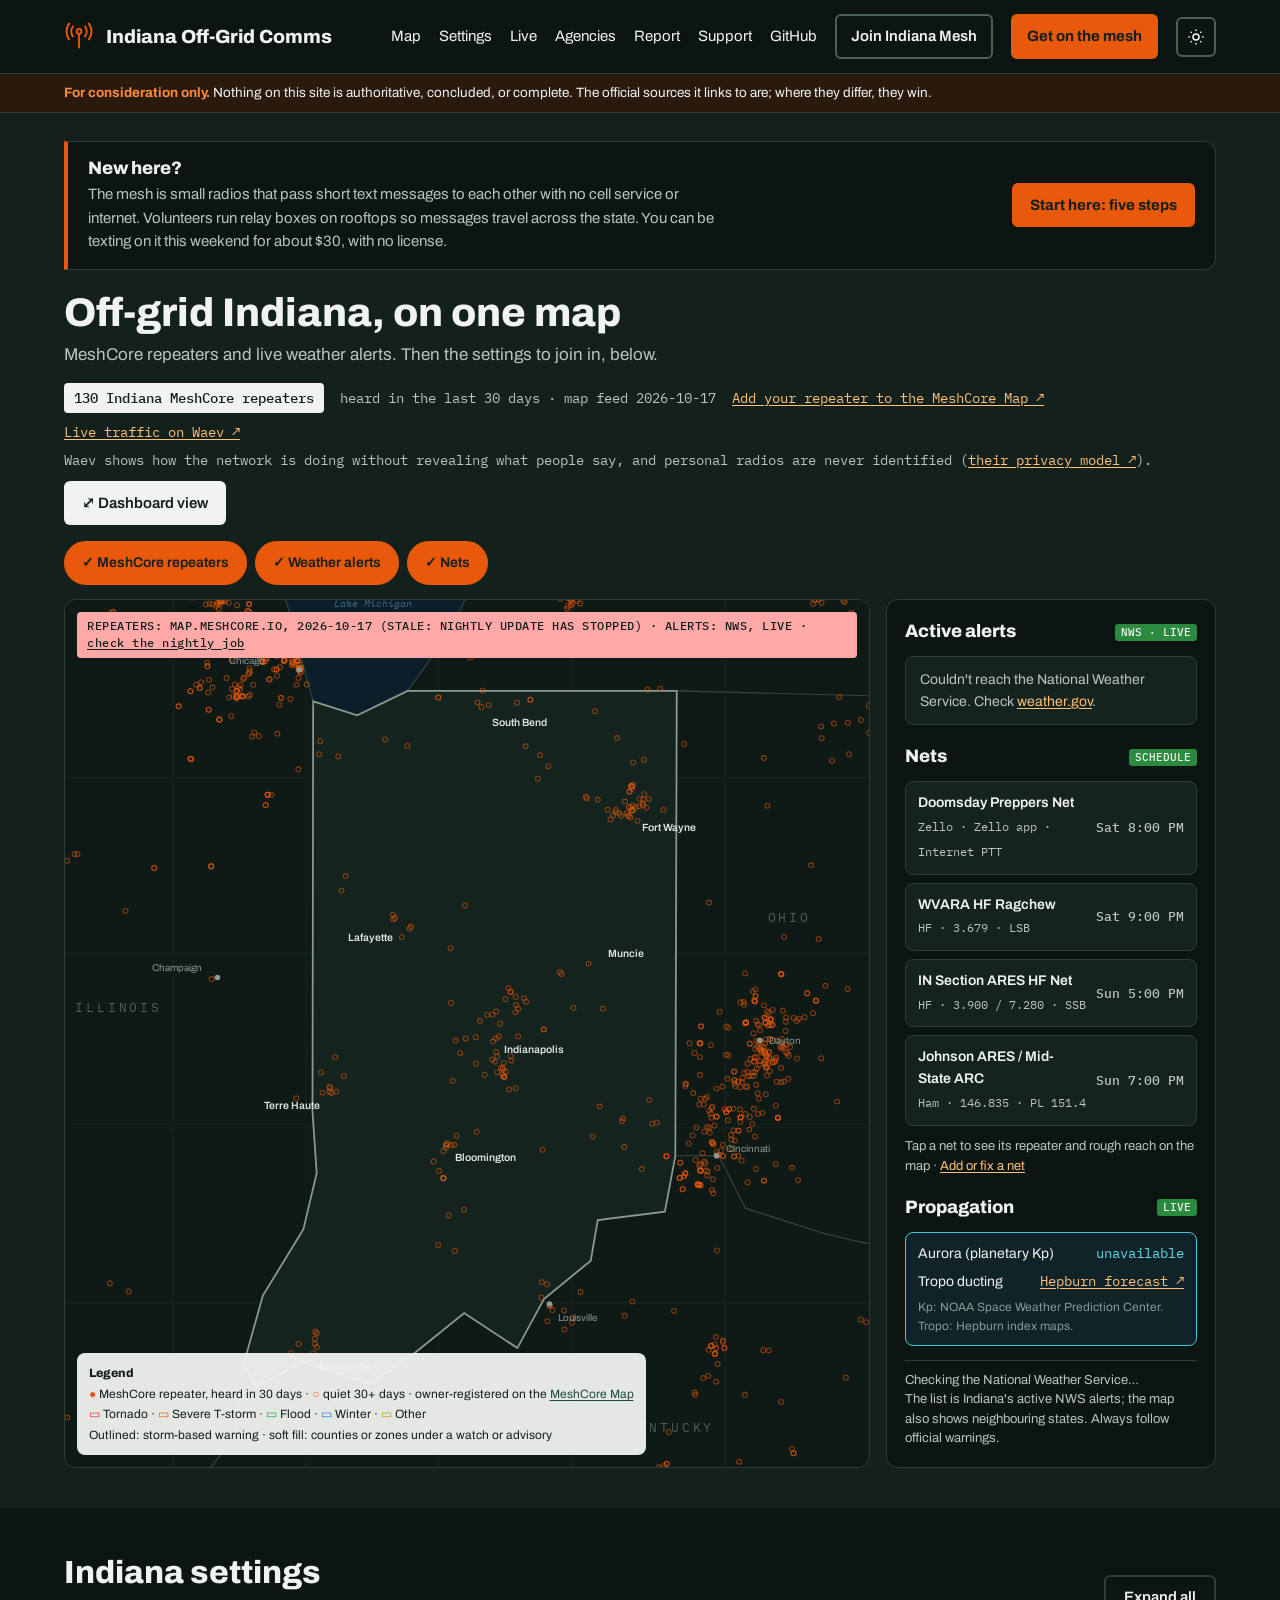
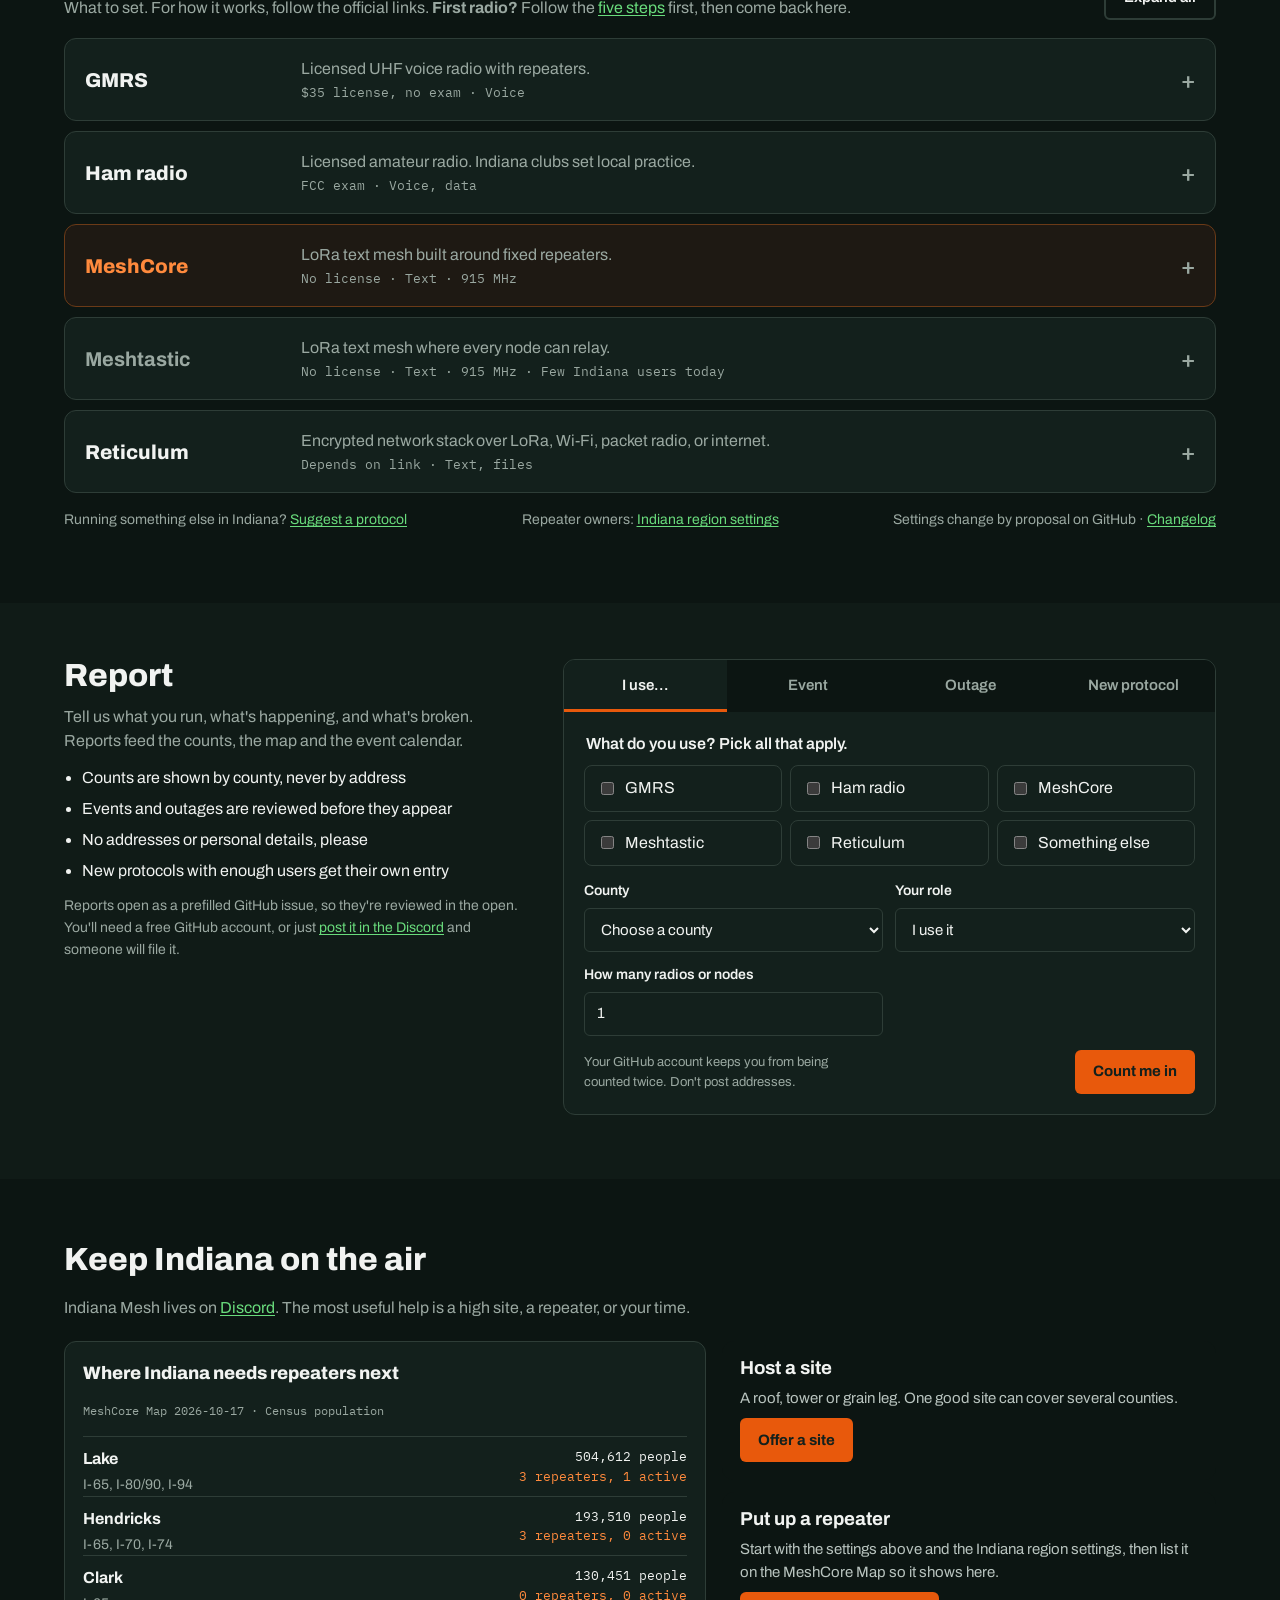
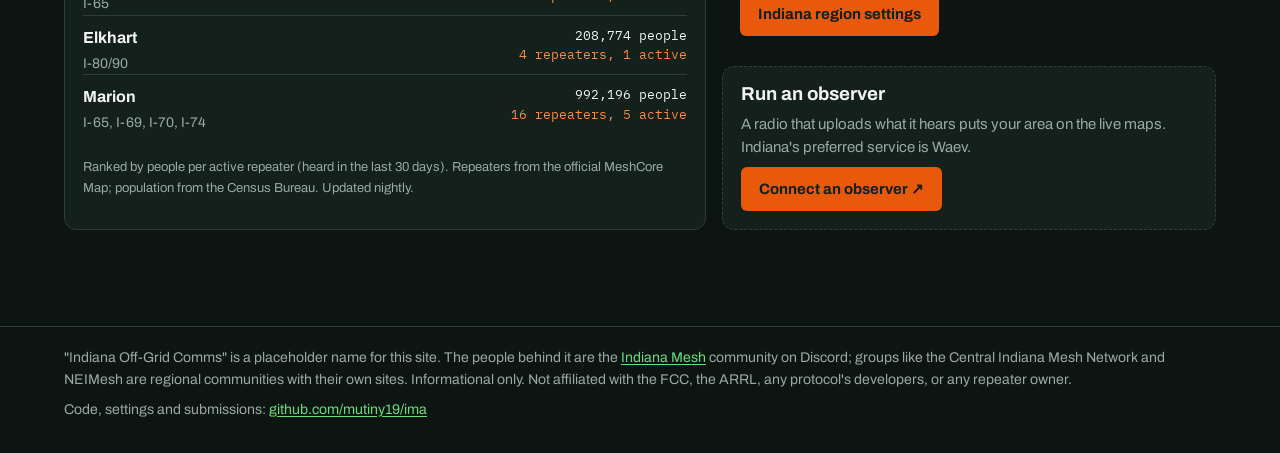
==== commit 7ff12602: "First-time visitors: welcome strip, plain-English intro, named starter radios, glossary, expectation" ====
--- a/index.html
+++ b/index.html
@@ -23,6 +23,12 @@
 
 /* header CTA */
 .site-nav .go { background: var(--beacon); color: #13201C; font-weight: 700; padding: 11px 16px; border-radius: 6px; }
+
+/* welcome strip for first-time visitors */
+.welcome { display: flex; flex-wrap: wrap; align-items: center; justify-content: space-between; gap: 12px 24px; background: var(--map-panel); border: 1px solid var(--map-line); border-left: 4px solid var(--beacon); border-radius: 0 12px 12px 0; padding: 16px 20px; margin-bottom: 22px; }
+.welcome b { display: block; font: 800 18px/1.2 var(--display); margin-bottom: 4px; }
+.welcome p { color: var(--map-muted); max-width: 70ch; font-size: 15px; }
+.welcome .btn.primary { background: var(--beacon); color: #13201C; font-weight: 700; white-space: nowrap; }
 
 /* map band */
 .band { background: var(--map-bg); color: var(--map-fg); }
@@ -53,6 +59,8 @@
 .srcbadge { position: absolute; top: 12px; left: 12px; right: 12px; z-index: 2; justify-self: start; display: inline-block; max-width: max-content; background: #FFD43B; color: #13201C; font: 500 12px/1.4 var(--mono); letter-spacing: .5px; padding: 6px 10px; border-radius: 4px; }
 .legend { position: absolute; left: 12px; bottom: 12px; right: 12px; max-width: max-content; background: rgba(241,243,241,0.95); color: #13201C; border-radius: 8px; padding: 10px 12px; font-size: 12px; line-height: 1.7; }
 .legend b { font-weight: 800; }
+.side-toggle { display: none; width: 100%; font: 600 15px/1 var(--body); border: 2px solid #4D5E57; background: transparent; color: var(--map-fg); border-radius: 8px; padding: 12px 16px; min-height: 44px; cursor: pointer; }
+.side-toggle[aria-expanded="true"] { border-color: var(--beacon); }
 .side { height: 0; min-height: 100%; overflow-y: auto; background: var(--map-panel); border: 1px solid var(--map-line); border-radius: 12px; padding: 18px; display: flex; flex-direction: column; gap: 10px; min-width: 0; }
 .side .h { display: flex; justify-content: space-between; align-items: center; gap: 8px; margin-top: 8px; }
 .side .h:first-child { margin-top: 0; }
@@ -205,6 +213,9 @@
 @media (max-width: 860px) {
   /* Phones: the legend sits under the map instead of over it, and the source badge stays out of the way. */
   .legend { position: static; max-width: none; margin: 0; border-radius: 0; font-size: 12px; line-height: 1.6; }
+  .side-toggle { display: block; }
+  .side[hidden] { display: none; }
+  .welcome .btn.primary { width: 100%; justify-content: center; }
   .srcbadge { top: 8px; left: 8px; right: auto; font-size: 10px; padding: 4px 7px; letter-spacing: 0; }
   .report .wrap, .sup-grid, .proto .body, .alts > div { grid-template-columns: 1fr; }
   .proto > button { grid-template-columns: minmax(0, 1fr) auto; }
@@ -233,9 +244,17 @@
     <button type="button" class="theme-toggle" id="themeBtn" aria-label="Switch to light mode" title="Switch to light mode"><svg class="i-sun" width="18" height="18" viewBox="0 0 24 24" fill="none" stroke="currentColor" stroke-width="2" aria-hidden="true"><circle cx="12" cy="12" r="4"/><path d="M12 2v2M12 20v2M4.9 4.9l1.4 1.4M17.7 17.7l1.4 1.4M2 12h2M20 12h2M4.9 19.1l1.4-1.4M17.7 6.3l1.4-1.4"/></svg><svg class="i-moon" width="18" height="18" viewBox="0 0 24 24" fill="none" stroke="currentColor" stroke-width="2" aria-hidden="true"><path d="M21 12.8A9 9 0 1 1 11.2 3a7 7 0 0 0 9.8 9.8z"/></svg></button>
   </nav>
 </div></header>
+<div class="site-notice" role="note"><div class="bar"><b>For consideration only.</b> Nothing on this site is authoritative, concluded, or complete. The official sources it links to are; where they differ, they win.</div></div>
 
 <section id="map" class="band" aria-label="Statewide map">
   <div class="wrap">
+    <div class="welcome" id="welcome">
+      <div>
+        <b>New here?</b>
+        <p>The mesh is small radios that pass short text messages to each other with no cell service or internet. Volunteers run relay boxes on rooftops so messages travel across the state. You can be texting on it this weekend for about $30, with no license.</p>
+      </div>
+      <a class="btn primary" href="meshcore/">Start here: five steps</a>
+    </div>
     <div class="band-top">
       <div id="hero">
         <h1>Off-grid Indiana, on one map</h1>
@@ -309,7 +328,8 @@
         </div>
       </div>
 
-      <aside class="side" aria-label="Alerts, nets and propagation">
+      <button type="button" class="side-toggle" id="sideToggle" aria-expanded="false" aria-controls="sidePanel" hidden>Show alerts, nets and propagation</button>
+      <aside class="side" id="sidePanel" aria-label="Alerts, nets and propagation">
         <div class="h"><b>Active alerts</b><span class="tag live">NWS · LIVE</span></div>
         <div id="alerts"><div class="empty">Loading National Weather Service alerts…</div></div>
         <div class="h"><b>Nets</b><span class="tag live">SCHEDULE</span></div>
@@ -347,7 +367,7 @@
 <main>
 <section id="protocols" class="wrap settings" aria-labelledby="set-h">
   <div class="sec-head">
-    <div><h2 id="set-h">Indiana settings</h2><p>What to set. For how it works, follow the official links.</p></div>
+    <div><h2 id="set-h">Indiana settings</h2><p>What to set. For how it works, follow the official links. <strong>First radio?</strong> Follow the <a href="meshcore/">five steps</a> first, then come back here.</p></div>
     <button type="button" class="btn ghost" id="toggleAll">Expand all</button>
   </div>
   <div class="acc" id="acc"></div>
@@ -369,7 +389,7 @@
         <li>No addresses or personal details, please</li>
         <li>New protocols with enough users get their own entry</li>
       </ul>
-      <p style="font-size:14px">Reports open as a prefilled GitHub issue, so they're reviewed in the open. You'll need a free GitHub account.</p>
+      <p style="font-size:14px">Reports open as a prefilled GitHub issue, so they're reviewed in the open. You'll need a free GitHub account, or just <a href="https://discord.gg/2uwyceSF37" target="_blank" rel="noopener">post it in the Discord</a> and someone will file it.</p>
     </div>
     <div class="formbox">
       <div class="tabs" role="tablist" aria-label="Report type">
@@ -457,7 +477,7 @@
 </main>
 
 <footer class="site-foot"><div class="bar">
-  <span>Indiana Off-Grid Comms · working name · from the <a href="https://discord.gg/2uwyceSF37" target="_blank" rel="noopener">Indiana Mesh</a> community on Discord. Informational only. Not affiliated with the FCC, the ARRL, any protocol's developers, or any repeater owner.</span>
+  <span>"Indiana Off-Grid Comms" is a placeholder name for this site. The people behind it are the <a href="https://discord.gg/2uwyceSF37" target="_blank" rel="noopener">Indiana Mesh</a> community on Discord; groups like the Central Indiana Mesh Network and NEIMesh are regional communities with their own sites. Informational only. Not affiliated with the FCC, the ARRL, any protocol's developers, or any repeater owner.</span>
   <span>Code, settings and submissions: <a href="https://github.com/mutiny19/ima" target="_blank" rel="noopener">github.com/mutiny19/ima</a></span>
 </div></footer>
 
@@ -677,6 +697,19 @@
     if (dashOn) { tick(); clockTimer = setInterval(tick, 1000); } else clearInterval(clockTimer);
   });
   function tick() { $("clock").textContent = "Updated live · " + new Date().toLocaleTimeString(); }
+
+  /* ---------- phones: side panel behind a toggle ---------- */
+  (function () {
+    var t = $("sideToggle"), panel = $("sidePanel"), mq = window.matchMedia("(max-width: 860px)");
+    function apply() { var small = mq.matches; t.hidden = !small; if (small && t.getAttribute("aria-expanded") !== "true") panel.hidden = true; else panel.hidden = false; }
+    t.addEventListener("click", function () {
+      var open = t.getAttribute("aria-expanded") === "true";
+      t.setAttribute("aria-expanded", String(!open)); panel.hidden = open;
+      t.textContent = open ? "Show alerts, nets and propagation" : "Hide alerts, nets and propagation";
+    });
+    mq.addEventListener ? mq.addEventListener("change", apply) : mq.addListener(apply);
+    apply();
+  })();
 
   /* ---------- layers ---------- */
   document.querySelectorAll(".layer[data-layer]").forEach(function (b) {
--- a/assets/site.css
+++ b/assets/site.css
@@ -56,3 +56,8 @@
 :root[data-theme="light"] .theme-toggle .i-sun { display: none; }
 :root[data-theme="light"] .theme-toggle .i-moon { display: inline; }
 :root[data-theme="dark"] .site-head { border-bottom: 1px solid var(--line); }
+
+/* Site-wide notice: everything here is for consideration only. */
+.site-notice { background: var(--signal-soft); color: var(--fg); border-bottom: 1px solid var(--line); }
+.site-notice .bar { max-width: 1200px; margin: 0 auto; padding: 9px 24px; font-size: 13.5px; line-height: 1.45; }
+.site-notice b { color: var(--signal); font-weight: 700; }
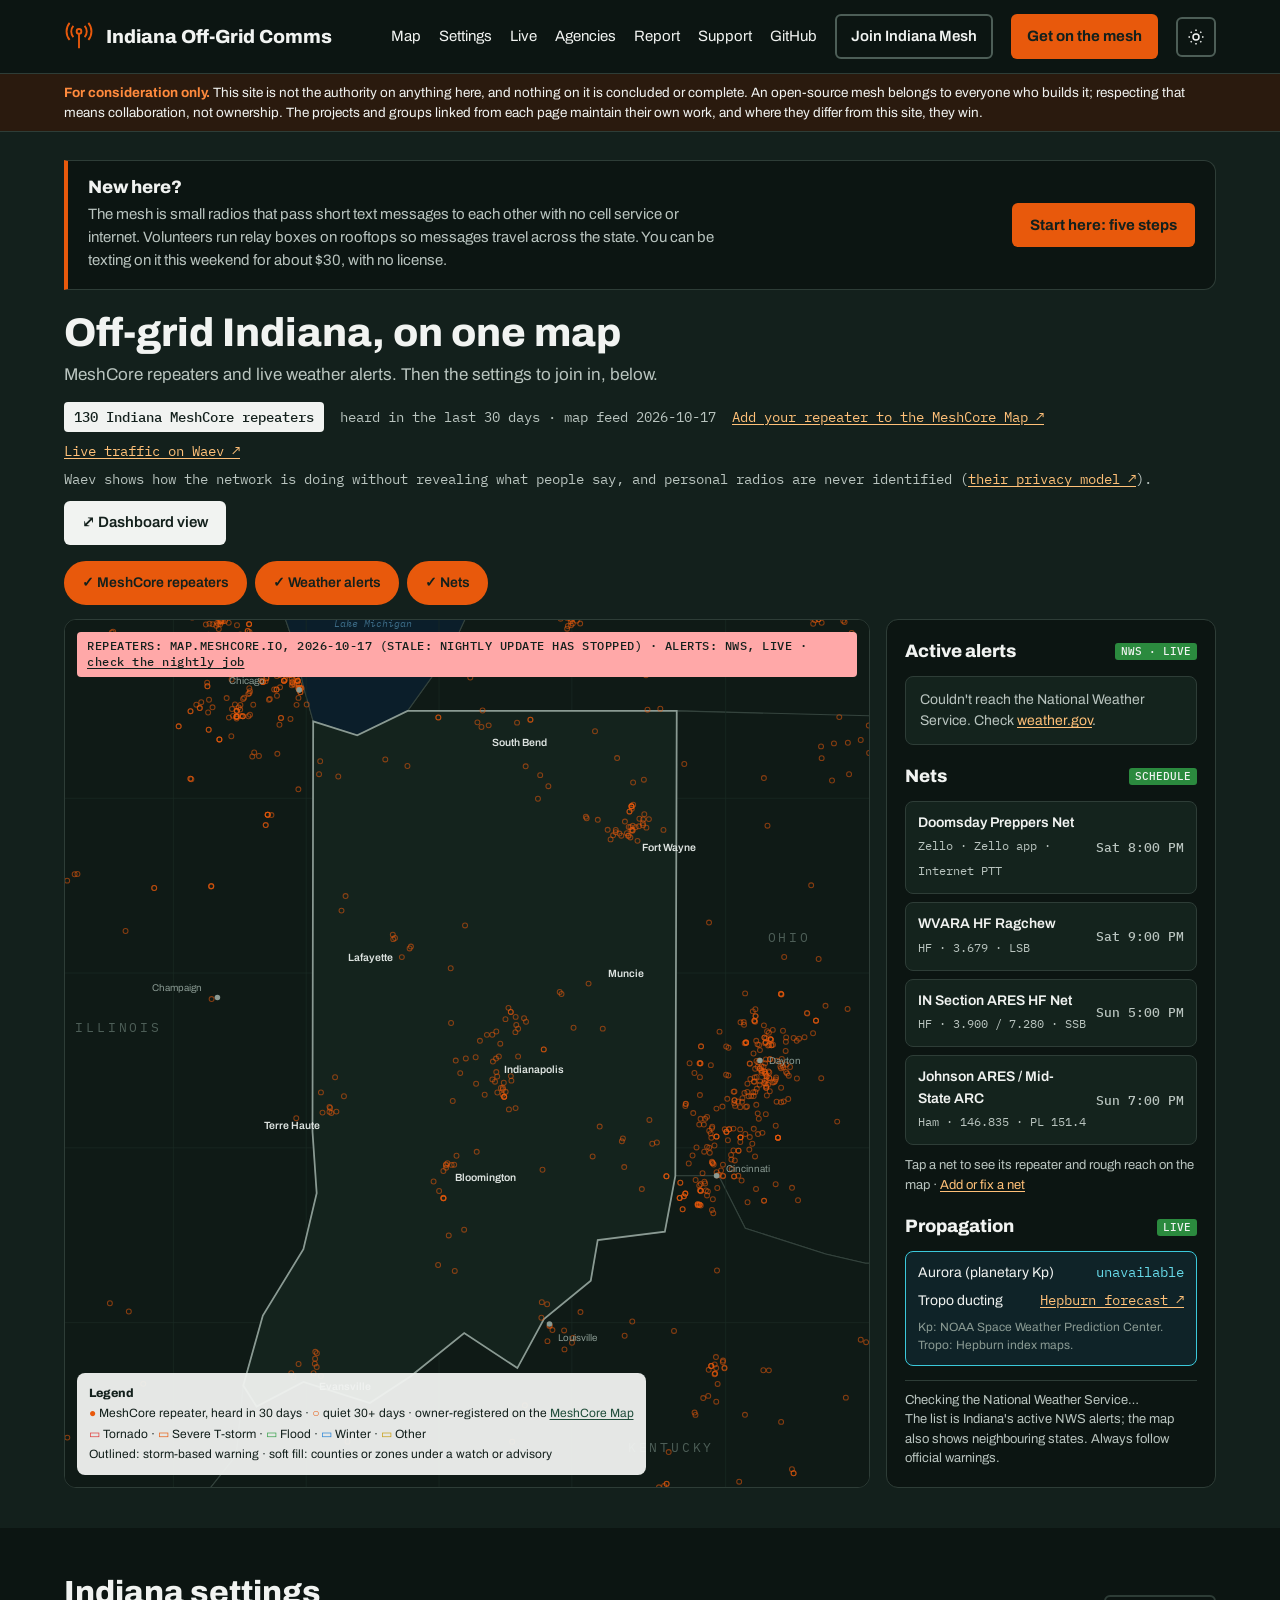
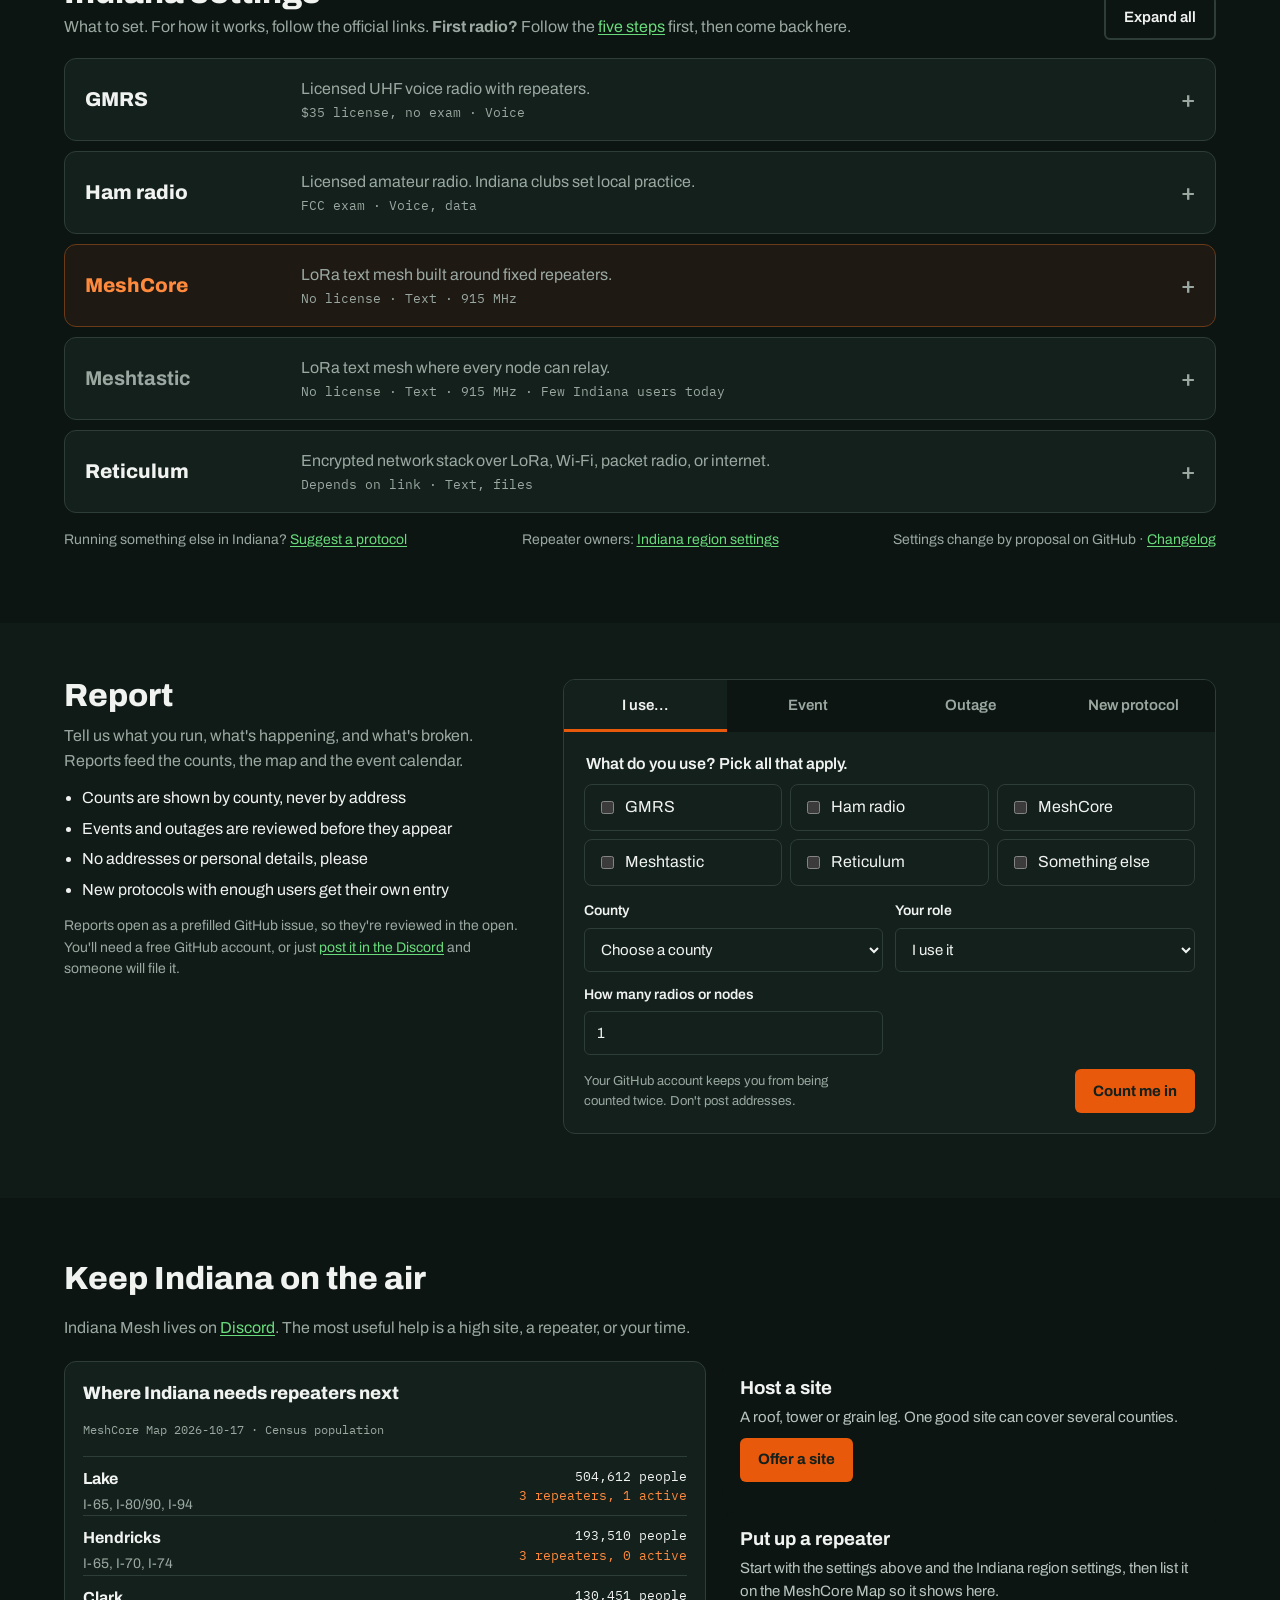
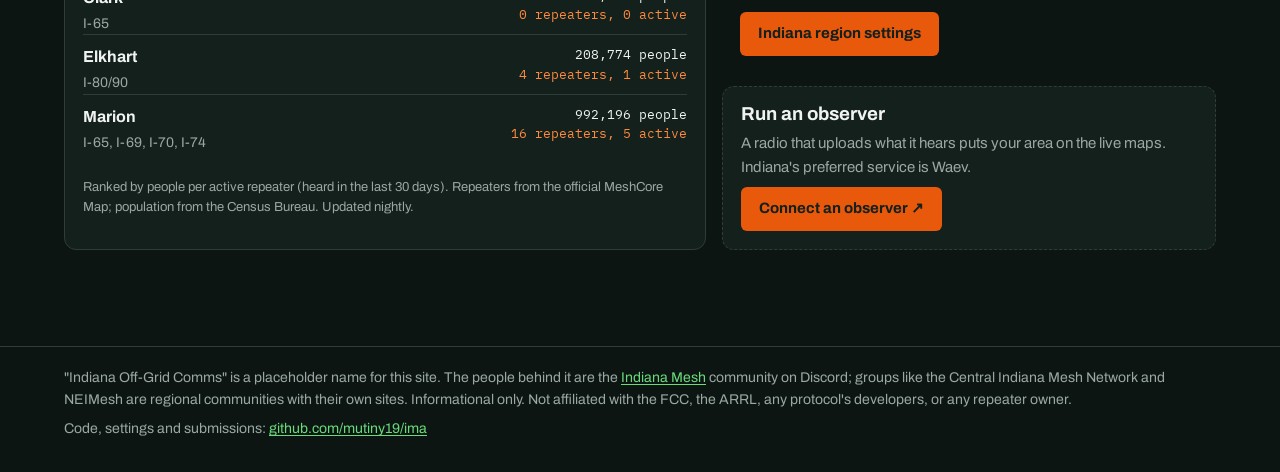
==== commit bd787c5b: "Site notice: not the authority; collaboration, not ownership" ====
--- a/index.html
+++ b/index.html
@@ -244,7 +244,7 @@
     <button type="button" class="theme-toggle" id="themeBtn" aria-label="Switch to light mode" title="Switch to light mode"><svg class="i-sun" width="18" height="18" viewBox="0 0 24 24" fill="none" stroke="currentColor" stroke-width="2" aria-hidden="true"><circle cx="12" cy="12" r="4"/><path d="M12 2v2M12 20v2M4.9 4.9l1.4 1.4M17.7 17.7l1.4 1.4M2 12h2M20 12h2M4.9 19.1l1.4-1.4M17.7 6.3l1.4-1.4"/></svg><svg class="i-moon" width="18" height="18" viewBox="0 0 24 24" fill="none" stroke="currentColor" stroke-width="2" aria-hidden="true"><path d="M21 12.8A9 9 0 1 1 11.2 3a7 7 0 0 0 9.8 9.8z"/></svg></button>
   </nav>
 </div></header>
-<div class="site-notice" role="note"><div class="bar"><b>For consideration only.</b> Nothing on this site is authoritative, concluded, or complete. The official sources it links to are; where they differ, they win.</div></div>
+<div class="site-notice" role="note"><div class="bar"><b>For consideration only.</b> This site is not the authority on anything here, and nothing on it is concluded or complete. An open-source mesh belongs to everyone who builds it; respecting that means collaboration, not ownership. The projects and groups linked from each page maintain their own work, and where they differ from this site, they win.</div></div>
 
 <section id="map" class="band" aria-label="Statewide map">
   <div class="wrap">
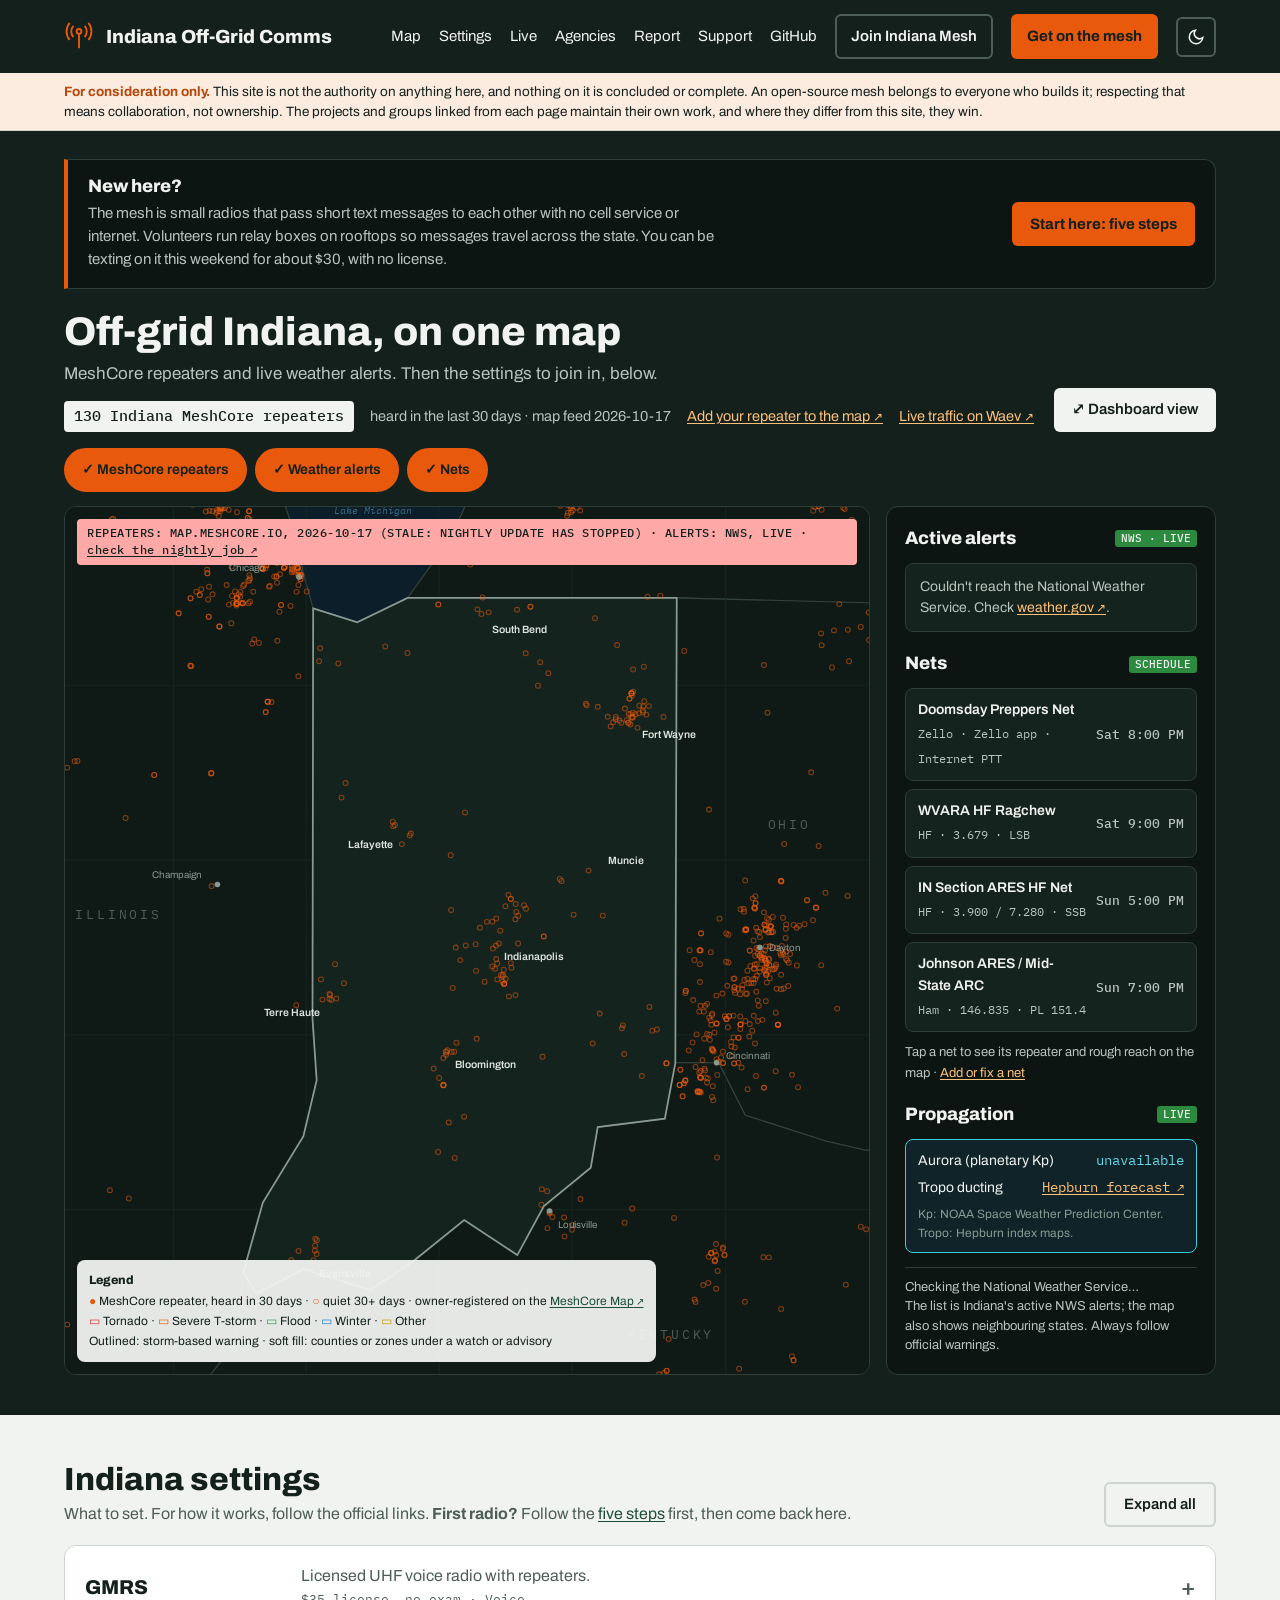
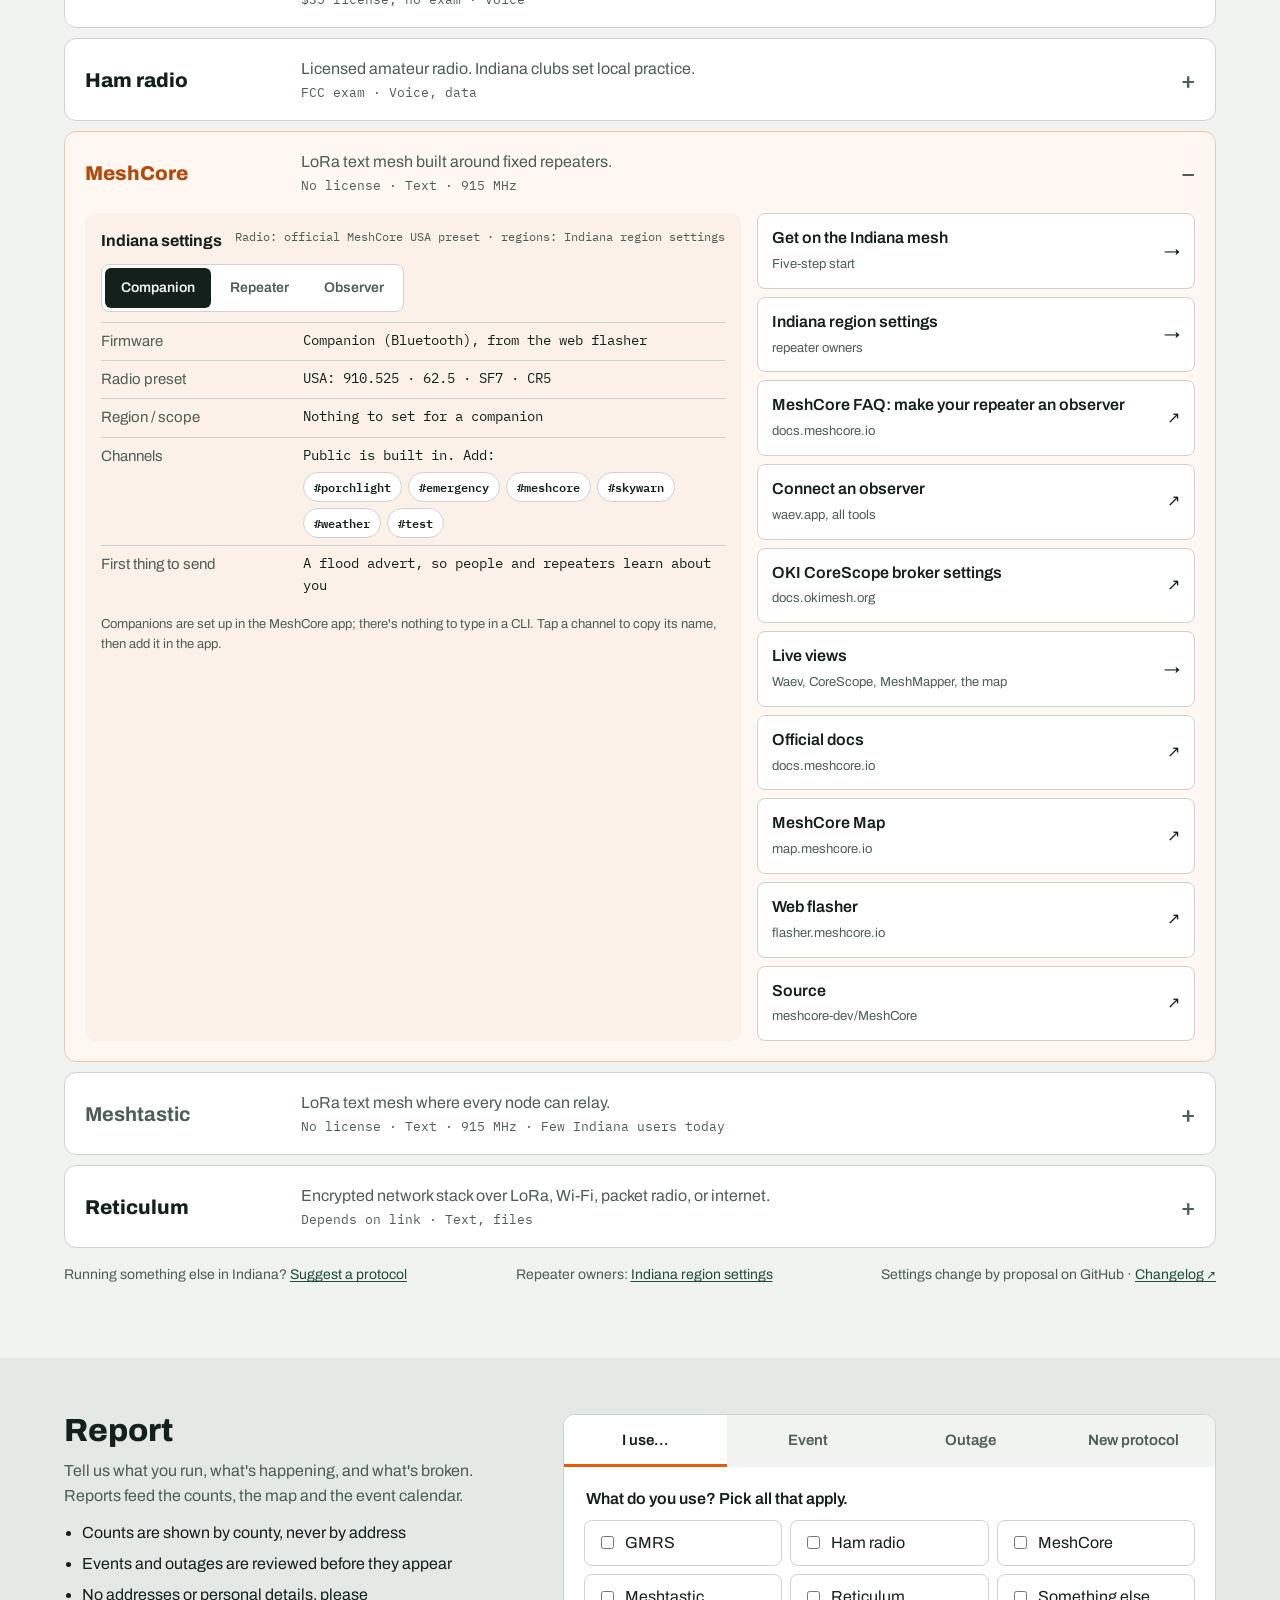
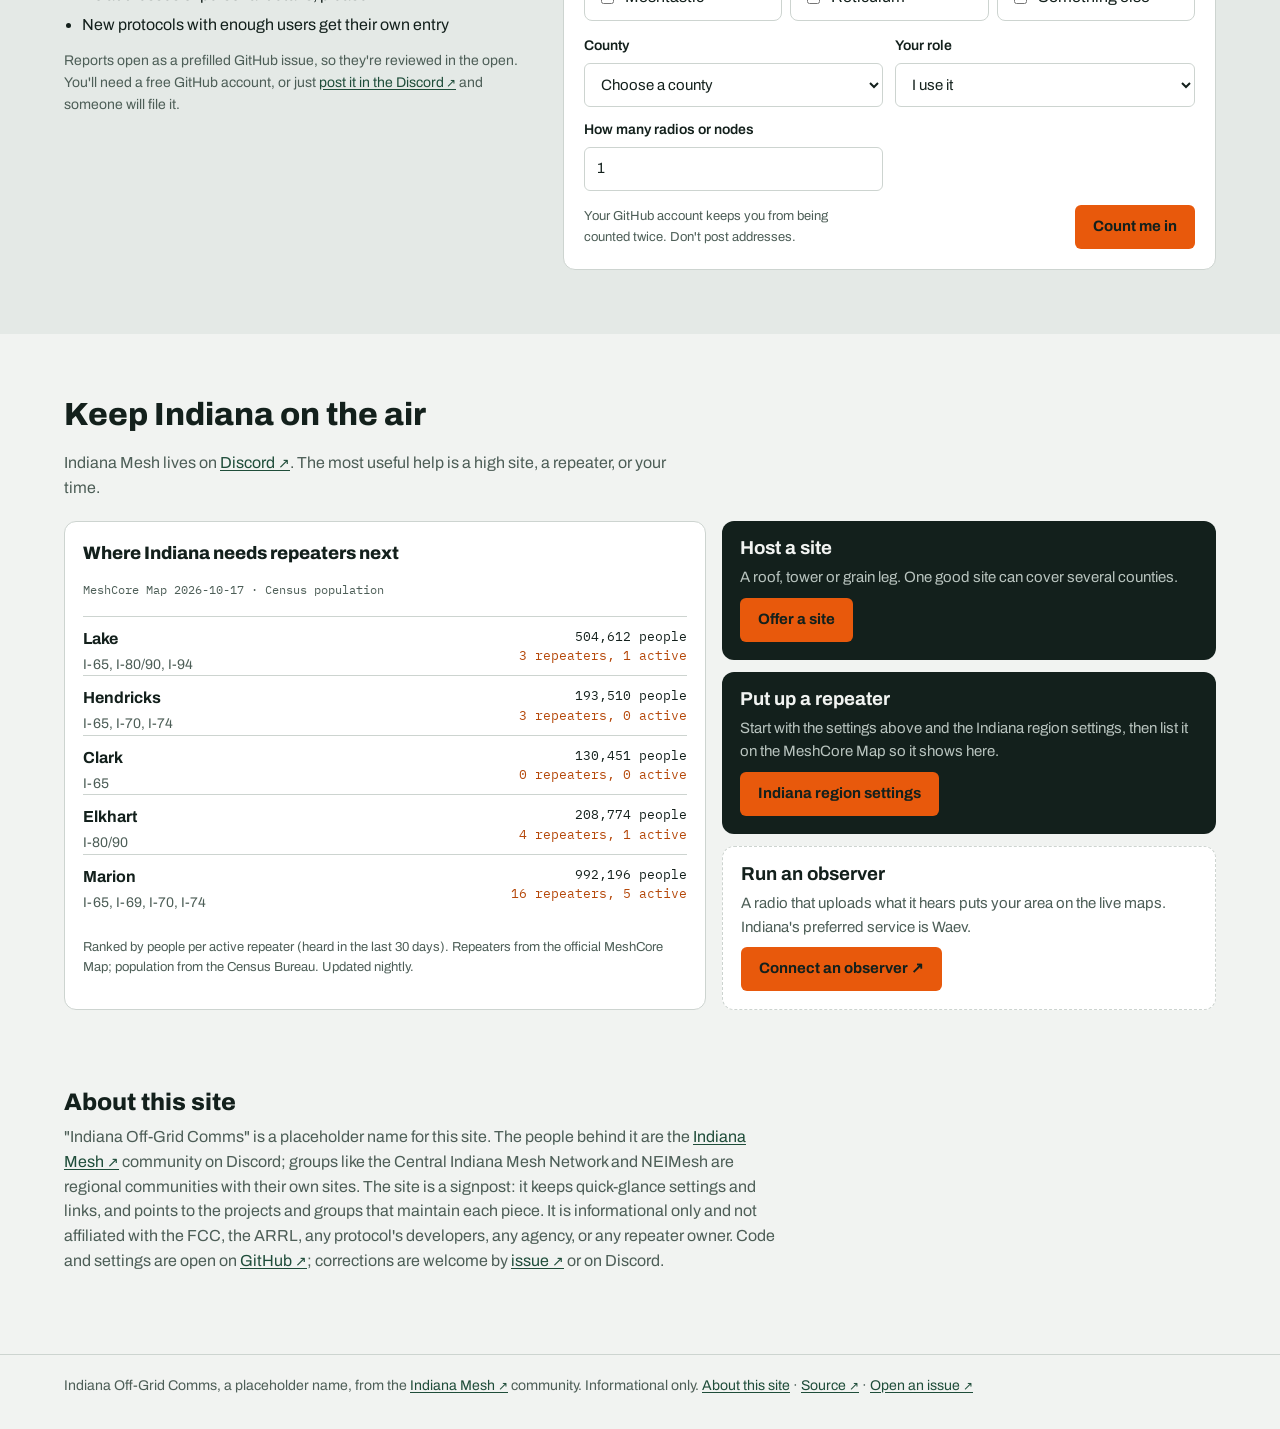
==== commit 63272583: "Style pass: follow system theme, mono only for data, tidier hero, compact phone nav, MeshCore open b" ====
--- a/index.html
+++ b/index.html
@@ -2,11 +2,21 @@
 <html lang="en">
 <head>
 <meta charset="utf-8">
-<script>/* Dark by default; a visitor's choice is remembered. Runs before paint to avoid a flash. */
-(function () { var t; try { t = localStorage.getItem("ioc-theme"); } catch (e) {} document.documentElement.setAttribute("data-theme", t === "light" ? "light" : "dark"); })();</script>
+<script>/* Follows the system theme; a visitor's own choice is remembered. Runs before paint to avoid a flash. */
+(function () { var t; try { t = localStorage.getItem("ioc-theme"); } catch (e) {} document.documentElement.setAttribute("data-theme", t === "light" || t === "dark" ? t : (window.matchMedia && window.matchMedia("(prefers-color-scheme: dark)").matches ? "dark" : "light")); })();</script>
 <meta name="viewport" content="width=device-width, initial-scale=1, viewport-fit=cover">
 <meta name="description" content="Off-grid communications in Indiana on one map: MeshCore repeaters, live weather alerts, and the settings to use for MeshCore, Meshtastic, GMRS, ham radio and Reticulum.">
 <title>Indiana Off-Grid Comms</title>
+<link rel="icon" href="assets/favicon.svg" type="image/svg+xml">
+<meta property="og:type" content="website">
+<meta property="og:site_name" content="Indiana Off-Grid Comms">
+<meta property="og:title" content="Indiana Off-Grid Comms">
+<meta property="og:description" content="Off-grid communications in Indiana on one map: MeshCore repeaters, live weather alerts, nets, and the settings to use for MeshCore, Meshtastic, GMRS, ham radio and Reticulum.">
+<meta property="og:url" content="https://mutiny19.github.io/ima/">
+<meta property="og:image" content="https://mutiny19.github.io/ima/assets/social.png">
+<meta property="og:image:width" content="1200">
+<meta property="og:image:height" content="630">
+<meta name="twitter:card" content="summary_large_image">
 <link rel="preconnect" href="https://fonts.googleapis.com">
 <link rel="preconnect" href="https://fonts.gstatic.com" crossorigin>
 <link rel="stylesheet" href="https://fonts.googleapis.com/css2?family=Archivo:wght@400;500;600;700;800&family=IBM+Plex+Mono:wght@400;500&display=swap">
@@ -37,7 +47,8 @@
 .band-top { display: flex; flex-wrap: wrap; justify-content: space-between; align-items: flex-end; gap: 12px; margin-bottom: 16px; }
 .band h1 { font-size: clamp(30px, 4.4vw, 40px); font-weight: 800; }
 .band .sub { margin-top: 8px; color: var(--map-muted); font-size: 17px; }
-.onair { display: flex; flex-wrap: wrap; align-items: center; gap: 10px 16px; margin-top: 14px; font: 400 14px/1.3 var(--mono); }
+.onair { display: flex; flex-wrap: wrap; align-items: center; gap: 10px 16px; margin-top: 14px; font: 400 14.5px/1.3 var(--body); }
+.onair .pill { font-family: var(--mono); }
 .onair .pill { background: var(--map-fg); color: #13201C; padding: 6px 10px; border-radius: 4px; font-weight: 500; }
 .onair span { color: var(--map-muted); }
 .onair a { color: #FFC078; }
@@ -189,6 +200,11 @@
 .thanks { padding: 24px 20px; display: grid; gap: 10px; }
 .thanks b { font: 800 22px/1.1 var(--display); }
 
+/* about */
+.about { padding-block: 8px 56px; }
+.about h2 { font-size: 24px; font-weight: 800; margin-bottom: 10px; }
+.about p { color: var(--muted); max-width: 80ch; }
+
 /* support */
 .support { padding-block: 64px 72px; display: grid; gap: 20px; }
 .support h2 { font-size: 32px; font-weight: 800; }
@@ -233,12 +249,15 @@
   <a class="brand" href="./"><svg width="30" height="30" viewBox="0 0 32 32" fill="none" stroke="#E8590C" stroke-width="2" aria-hidden="true"><path d="M16 28V12"/><circle cx="16" cy="10" r="2.5"/><path d="M10 4a9 9 0 0 0 0 12"/><path d="M22 4a9 9 0 0 1 0 12"/><path d="M6 1a14 14 0 0 0 0 18"/><path d="M26 1a14 14 0 0 1 0 18"/></svg>Indiana Off-Grid Comms</a>
   <nav class="site-nav" aria-label="Site">
     <a href="#map">Map</a>
-    <a href="#protocols">Settings</a>
-    <a href="live/">Live</a>
-    <a href="emergency/">Agencies</a>
-    <a href="#report">Report</a>
-    <a href="#support">Support</a>
-    <a href="https://github.com/mutiny19/ima" target="_blank" rel="noopener">GitHub</a>
+    <button type="button" class="nav-menu" id="navMenu" aria-expanded="false" aria-controls="navMore">Menu</button>
+    <span class="nav-more" id="navMore">
+      <a href="#protocols">Settings</a>
+      <a href="live/">Live</a>
+      <a href="emergency/">Agencies</a>
+      <a href="#report">Report</a>
+      <a href="#support">Support</a>
+      <a href="https://github.com/mutiny19/ima" target="_blank" rel="noopener">GitHub</a>
+    </span>
     <a class="cta" href="https://discord.gg/2uwyceSF37" target="_blank" rel="noopener">Join Indiana Mesh</a>
     <a class="go" href="meshcore/">Get on the mesh</a>
     <button type="button" class="theme-toggle" id="themeBtn" aria-label="Switch to light mode" title="Switch to light mode"><svg class="i-sun" width="18" height="18" viewBox="0 0 24 24" fill="none" stroke="currentColor" stroke-width="2" aria-hidden="true"><circle cx="12" cy="12" r="4"/><path d="M12 2v2M12 20v2M4.9 4.9l1.4 1.4M17.7 17.7l1.4 1.4M2 12h2M20 12h2M4.9 19.1l1.4-1.4M17.7 6.3l1.4-1.4"/></svg><svg class="i-moon" width="18" height="18" viewBox="0 0 24 24" fill="none" stroke="currentColor" stroke-width="2" aria-hidden="true"><path d="M21 12.8A9 9 0 1 1 11.2 3a7 7 0 0 0 9.8 9.8z"/></svg></button>
@@ -259,7 +278,7 @@
       <div id="hero">
         <h1>Off-grid Indiana, on one map</h1>
         <p class="sub">MeshCore repeaters and live weather alerts. Then the settings to join in, below.</p>
-        <div class="onair"><b class="pill" id="pillCount">Indiana MeshCore repeaters</b><span id="pillSub">heard in the last 30 days</span><a href="https://docs.meshcore.io/faq/#512-q-how-do-i-add-a-node-to-the-meshcore-map" target="_blank" rel="noopener">Add your repeater to the MeshCore Map ↗</a><a href="https://waev.app/#/live-map/@39.85,-86.30,7.00z" target="_blank" rel="noopener">Live traffic on Waev ↗</a><span>Waev shows how the network is doing without revealing what people say, and personal radios are never identified (<a href="https://blog.waev.app/blog/what-we-choose-not-to-know/" target="_blank" rel="noopener">their privacy model ↗</a>).</span></div>
+        <div class="onair"><b class="pill" id="pillCount">Indiana MeshCore repeaters</b><span id="pillSub">heard in the last 30 days</span><a href="https://docs.meshcore.io/faq/#512-q-how-do-i-add-a-node-to-the-meshcore-map" target="_blank" rel="noopener">Add your repeater to the map</a><a href="https://waev.app/#/live-map/@39.85,-86.30,7.00z" target="_blank" rel="noopener">Live traffic on Waev</a></div>
       </div>
       <div id="dashHead" hidden>
         <h1 style="font-size:30px">Statewide dashboard</h1>
@@ -338,7 +357,7 @@
         <div class="h"><b>Propagation</b><span class="tag live">LIVE</span></div>
         <div class="prop">
           <div class="r"><span>Aurora (planetary Kp)</span><span id="kp">loading…</span></div>
-          <div class="r"><span>Tropo ducting</span><span><a href="https://www.dxinfocentre.com/tropo.html" target="_blank" rel="noopener">Hepburn forecast ↗</a></span></div>
+          <div class="r"><span>Tropo ducting</span><span><a href="https://www.dxinfocentre.com/tropo.html" target="_blank" rel="noopener">Hepburn forecast</a></span></div>
           <div class="n">Kp: NOAA Space Weather Prediction Center. Tropo: Hepburn index maps.</div>
         </div>
         <div class="foot"><span id="alertsTime">Checking the National Weather Service…</span><br>The list is Indiana's active NWS alerts; the map also shows neighbouring states. Always follow official warnings.</div>
@@ -348,8 +367,8 @@
     <div class="dashrow" id="dashRow" hidden>
       <section class="dpanel" style="flex: 999 1 520px" aria-label="Live MeshCore traffic">
         <div class="h"><b>Live traffic</b><span class="tag live">WAEV</span></div>
-        <p style="color:var(--map-muted)">Live packets and links between nodes come from observers feeding Waev, Indiana's preferred observer service. It opens centred on Indiana.</p>
-        <p><a href="https://waev.app/#/live-map/@39.85,-86.30,7.00z" target="_blank" rel="noopener">Open the Waev live map ↗</a> · <a href="https://waev.app/#/connect" target="_blank" rel="noopener">Run an observer ↗</a></p>
+        <p style="color:var(--map-muted)">Live packets and links between nodes come from observers feeding Waev, Indiana's preferred observer service. It opens centred on Indiana. Waev shows how the network is doing without revealing what people say, and personal radios are never identified (<a href="https://blog.waev.app/blog/what-we-choose-not-to-know/" target="_blank" rel="noopener">their privacy model</a>).</p>
+        <p><a href="https://waev.app/#/live-map/@39.85,-86.30,7.00z" target="_blank" rel="noopener">Open the Waev live map</a> · <a href="https://waev.app/#/connect" target="_blank" rel="noopener">Run an observer</a></p>
       </section>
       <section class="dpanel" style="flex: 1 1 320px" aria-label="Quietest Indiana repeaters">
         <div class="h"><b>Repeaters gone quiet</b><span class="tag live" id="healthDate">MAP FEED</span></div>
@@ -474,11 +493,14 @@
     </div>
   </div>
 </section>
+<section id="about" class="wrap about" aria-labelledby="about-h">
+  <h2 id="about-h">About this site</h2>
+  <p>"Indiana Off-Grid Comms" is a placeholder name for this site. The people behind it are the <a href="https://discord.gg/2uwyceSF37" target="_blank" rel="noopener">Indiana Mesh</a> community on Discord; groups like the Central Indiana Mesh Network and NEIMesh are regional communities with their own sites. The site is a signpost: it keeps quick-glance settings and links, and points to the projects and groups that maintain each piece. It is informational only and not affiliated with the FCC, the ARRL, any protocol's developers, any agency, or any repeater owner. Code and settings are open on <a href="https://github.com/mutiny19/ima" target="_blank" rel="noopener">GitHub</a>; corrections are welcome by <a href="https://github.com/mutiny19/ima/issues/new/choose" target="_blank" rel="noopener">issue</a> or on Discord.</p>
+</section>
 </main>
 
 <footer class="site-foot"><div class="bar">
-  <span>"Indiana Off-Grid Comms" is a placeholder name for this site. The people behind it are the <a href="https://discord.gg/2uwyceSF37" target="_blank" rel="noopener">Indiana Mesh</a> community on Discord; groups like the Central Indiana Mesh Network and NEIMesh are regional communities with their own sites. Informational only. Not affiliated with the FCC, the ARRL, any protocol's developers, or any repeater owner.</span>
-  <span>Code, settings and submissions: <a href="https://github.com/mutiny19/ima" target="_blank" rel="noopener">github.com/mutiny19/ima</a></span>
+  <span>Indiana Off-Grid Comms, a placeholder name, from the <a href="https://discord.gg/2uwyceSF37" target="_blank" rel="noopener">Indiana Mesh</a> community. Informational only. <a href="#about">About this site</a> · <a href="https://github.com/mutiny19/ima" target="_blank" rel="noopener">Source</a> · <a href="https://github.com/mutiny19/ima/issues/new/choose" target="_blank" rel="noopener">Open an issue</a></span>
 </div></footer>
 
 <script src="assets/nets.js"></script>
@@ -818,7 +840,7 @@
       rows: [["RNode frequency", "915.000 MHz"], ["Bandwidth", "125 kHz"], ["Spreading factor", "SF9"], ["Coding rate", "CR5"], ["TX power", "Set for your hardware"]],
       links: [["Official site and manual", "reticulum.network", "https://reticulum.network"], ["Source", "markqvist/Reticulum", "https://github.com/markqvist/Reticulum"], ["Sideband app", "markqvist/Sideband", "https://github.com/markqvist/Sideband"], ["Propose a change", "GitHub", "https://github.com/mutiny19/ima/issues/new?template=settings-change.yml"]] }
   ];
-  var open = {}, view = { meshcore: "companion" }, clips = [];
+  var open = { meshcore: true }, view = { meshcore: "companion" }, clips = [];
   function clip(text) { clips.push(text); return clips.length - 1; }
   var PRESET = { title: "USA", frequency: "910.525", bandwidth: "62.5", spreading_factor: "7", coding_rate: "5" };
   function fillP(s) {
@@ -935,6 +957,10 @@
 </script>
 <script>
 (function () {
+  var m = document.getElementById("navMenu"), more = document.getElementById("navMore");
+  if (m) m.addEventListener("click", function () { var open = m.getAttribute("aria-expanded") === "true"; m.setAttribute("aria-expanded", String(!open)); more.classList.toggle("open", !open); });
+})();
+(function () {
   var b = document.getElementById("themeBtn"), root = document.documentElement;
   function sync() { var dark = root.getAttribute("data-theme") !== "light", l = dark ? "Switch to light mode" : "Switch to dark mode"; b.setAttribute("aria-label", l); b.title = l; }
   b.addEventListener("click", function () {
--- a/assets/site.css
+++ b/assets/site.css
@@ -61,3 +61,16 @@
 .site-notice { background: var(--signal-soft); color: var(--fg); border-bottom: 1px solid var(--line); }
 .site-notice .bar { max-width: 1200px; margin: 0 auto; padding: 9px 24px; font-size: 13.5px; line-height: 1.45; }
 .site-notice b { color: var(--signal); font-weight: 700; }
+
+/* Every link that leaves the site carries the same marker; buttons and cards draw their own. */
+a[href^="http"]:where(:not(.btn, .card, .brand, .cta, .go, .layer, .links a, .site-nav a, .way a, .view a))::after { content: " \2197"; font-size: .85em; }
+
+/* Phones: secondary nav links behind a Menu button; Map, Join and Get on the mesh stay visible. */
+.nav-menu { display: none; font: 600 15px/1 var(--body); border: 2px solid #4D5E57; background: transparent; color: var(--ink-fg); border-radius: 6px; padding: 9px 14px; min-height: 40px; cursor: pointer; }
+.nav-menu[aria-expanded="true"] { border-color: var(--beacon); }
+.nav-more { display: contents; }
+@media (max-width: 860px) {
+  .nav-menu { display: inline-flex; }
+  .nav-more { display: none; width: 100%; flex-wrap: wrap; gap: 14px 18px; padding: 6px 0 2px; }
+  .nav-more.open { display: flex; }
+}
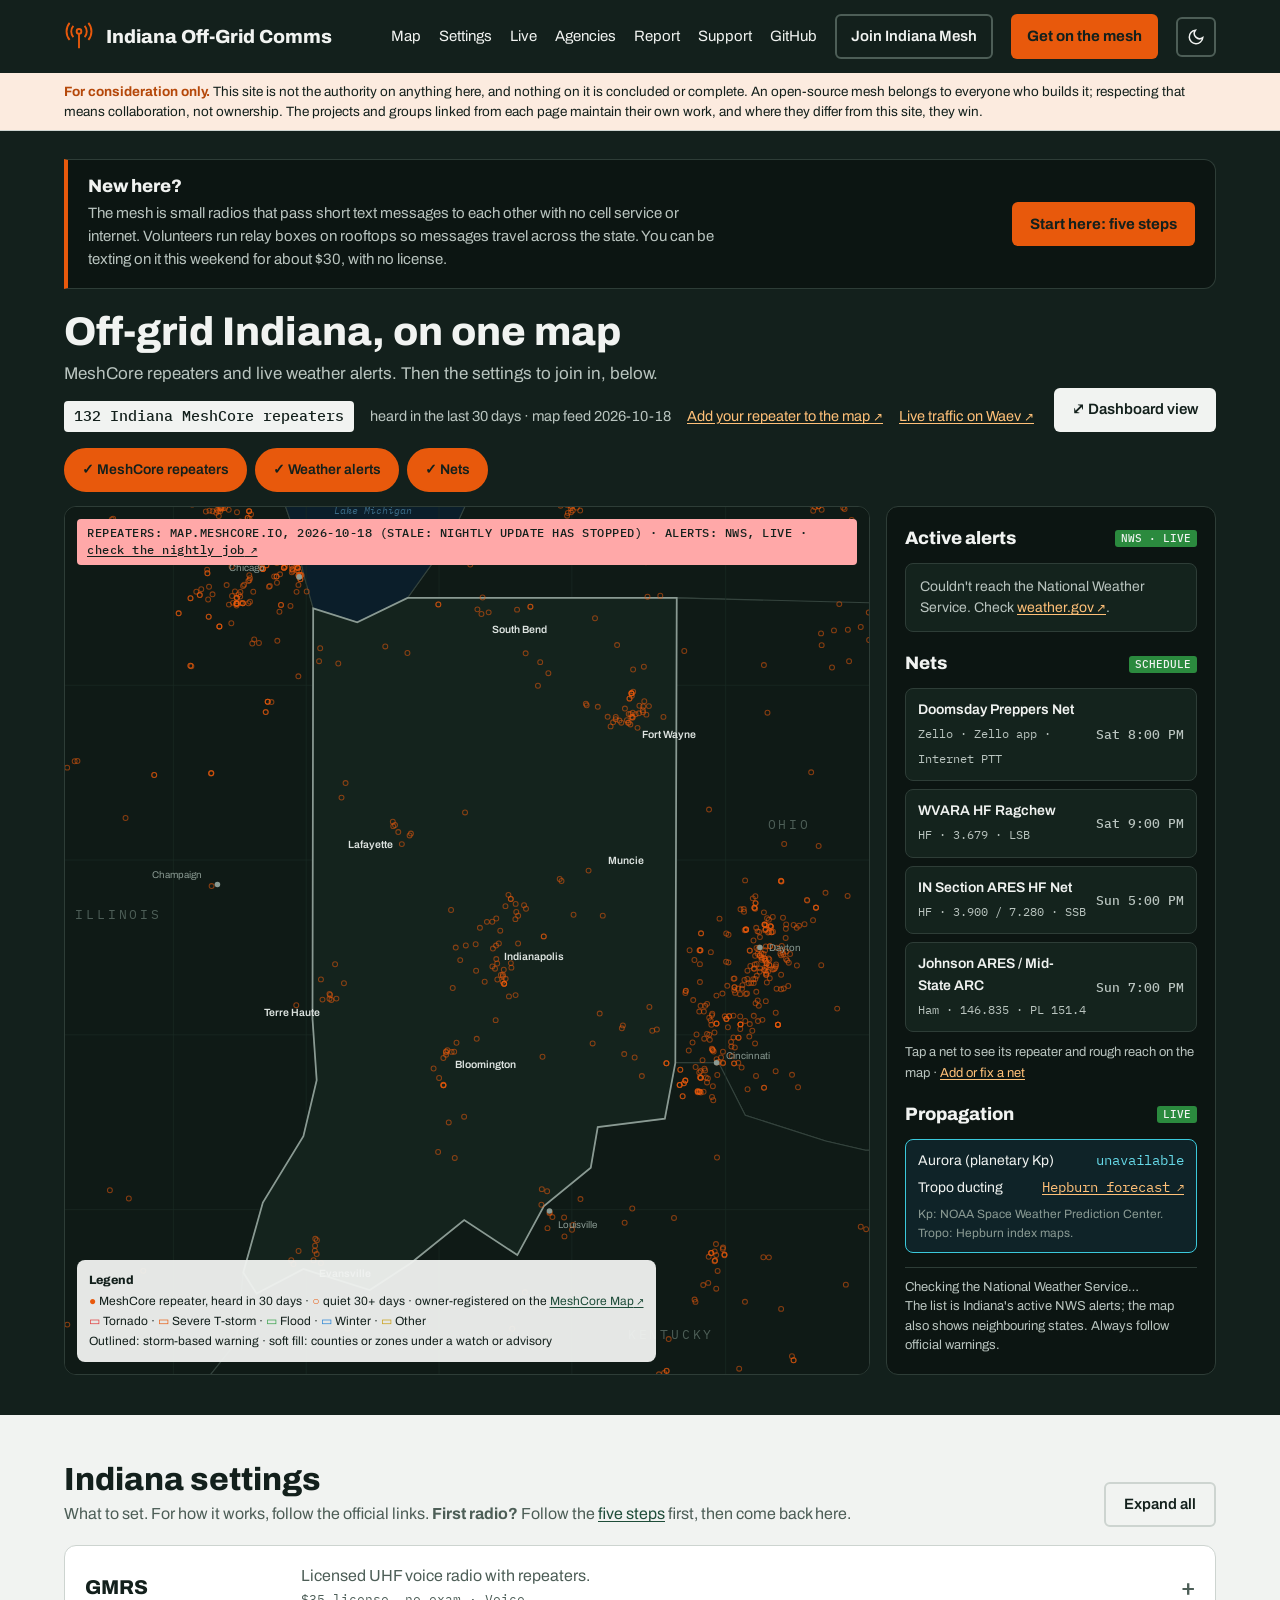
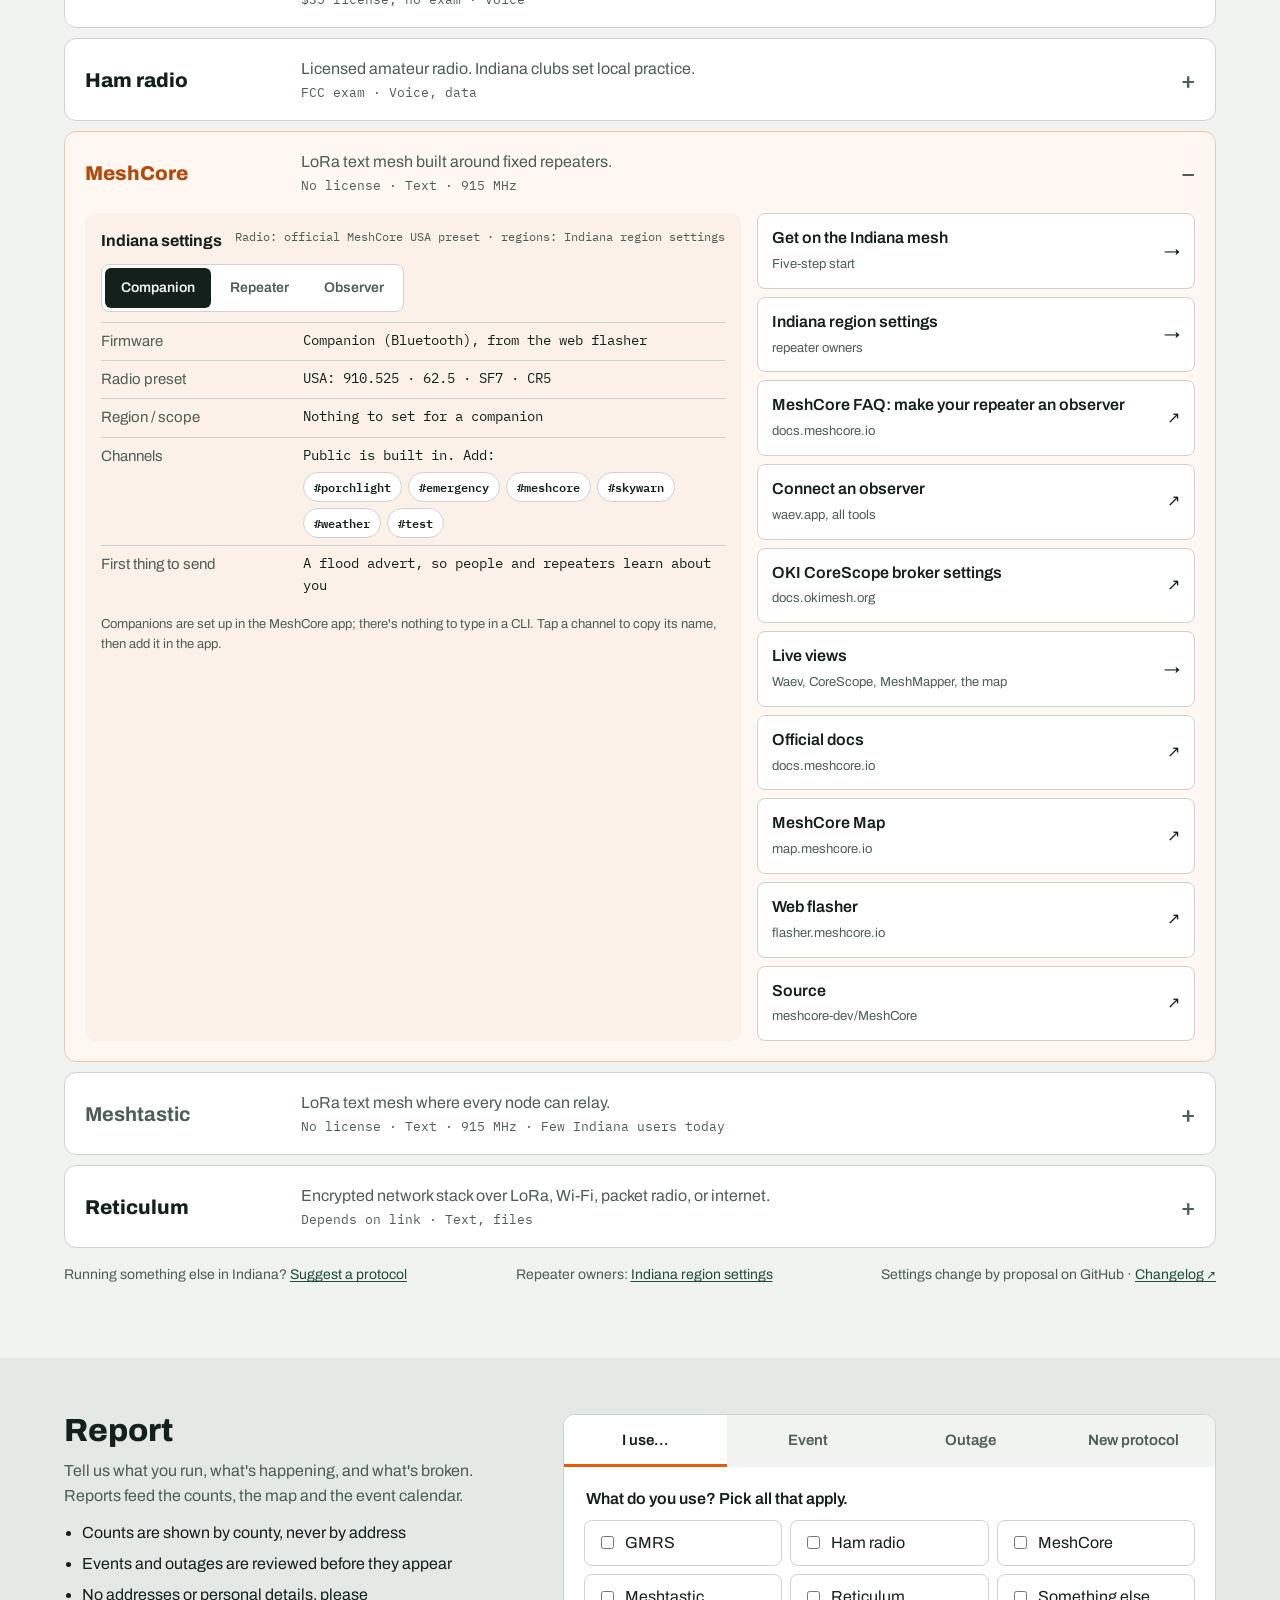
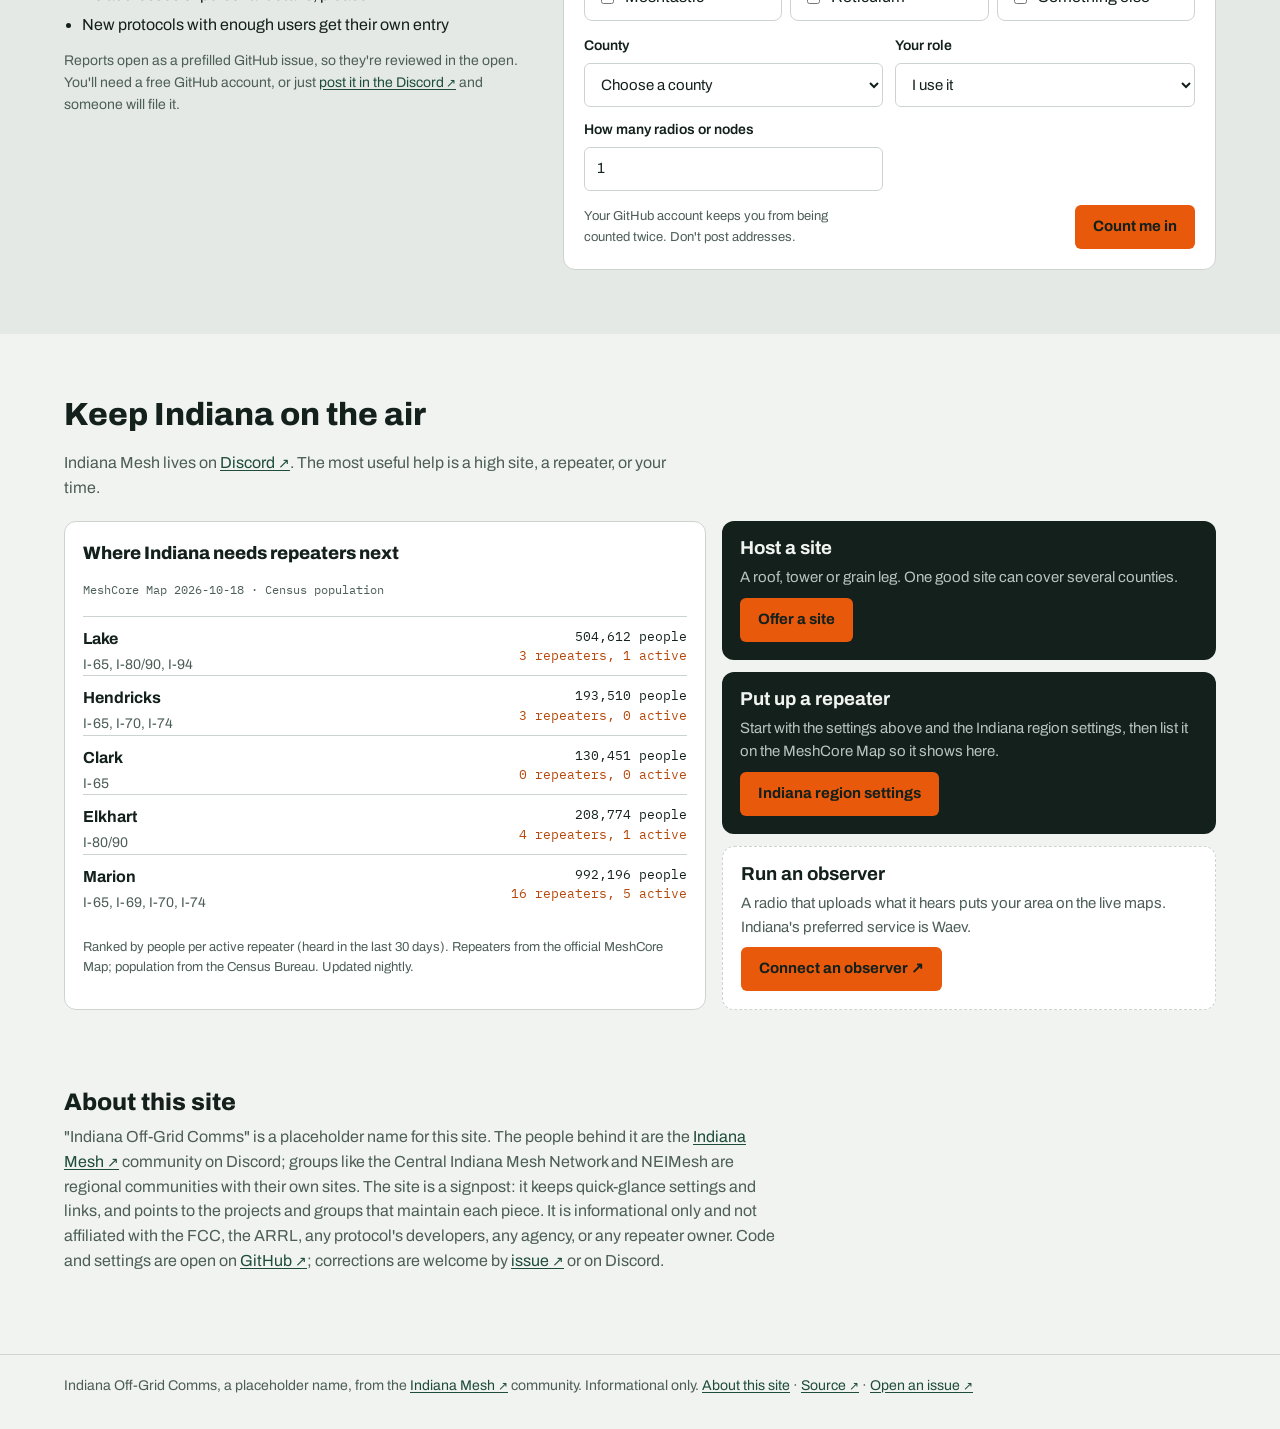
==== commit 4817f4b0: "Streamline for reuse: split scripts out of pages, add fork and session guides - assets/theme.js and " ====
--- a/index.html
+++ b/index.html
@@ -2,8 +2,7 @@
 <html lang="en">
 <head>
 <meta charset="utf-8">
-<script>/* Follows the system theme; a visitor's own choice is remembered. Runs before paint to avoid a flash. */
-(function () { var t; try { t = localStorage.getItem("ioc-theme"); } catch (e) {} document.documentElement.setAttribute("data-theme", t === "light" || t === "dark" ? t : (window.matchMedia && window.matchMedia("(prefers-color-scheme: dark)").matches ? "dark" : "light")); })();</script>
+<script src="assets/theme.js"></script>
 <meta name="viewport" content="width=device-width, initial-scale=1, viewport-fit=cover">
 <meta name="description" content="Off-grid communications in Indiana on one map: MeshCore repeaters, live weather alerts, and the settings to use for MeshCore, Meshtastic, GMRS, ham radio and Reticulum.">
 <title>Indiana Off-Grid Comms</title>
@@ -504,473 +503,7 @@
 </div></footer>
 
 <script src="assets/nets.js"></script>
-<script>
-(function () {
-  "use strict";
-  var NS = "http://www.w3.org/2000/svg";
-  var P = function (lat, lon) { return [191.3 * lon + 16854, -250 * lat + 10440]; };
-  var $ = function (id) { return document.getElementById(id); };
-  var el = function (tag, attrs, parent) { var e = document.createElementNS(NS, tag); for (var k in attrs) e.setAttribute(k, attrs[k]); if (parent) parent.appendChild(e); return e; };
-  var esc = function (s) { return String(s).replace(/[&<>"]/g, function (c) { return { "&": "&amp;", "<": "&lt;", ">": "&gt;", '"': "&quot;" }[c]; }); };
-  var ago = function (iso) {
-    var d = (Date.now() - Date.parse(iso)) / 86400000;
-    if (d < 1) return Math.max(1, Math.round(d * 24)) + " h";
-    if (d < 60) return Math.round(d) + " d";
-    return Math.round(d / 30) + " mo";
-  };
-  var stats = {}, alertCount = null, kpNow = null, netsOnAir = null, netsSoon = null;
-
-  /* ---------- MeshCore repeaters (nightly inventory) ---------- */
-  fetch("data/meshcore-nodes.json", { cache: "no-cache" }).then(function (r) { return r.json(); }).then(function (d) {
-    stats = d.stats || {};
-    var g = $("lyr-meshcore"), quiet = el("g", { fill: "none", stroke: "#E8590C", "stroke-opacity": "0.55", "stroke-width": "1.5" }, g),
-        live = el("g", { fill: "#E8590C", stroke: "#0C1512", "stroke-width": "1.5" }, g);
-    d.repeaters.forEach(function (r) {
-      var xy = P(r.lat, r.lon), fresh = (Date.now() - Date.parse(r.seen)) < 30 * 86400000;
-      var c = el("circle", { cx: xy[0].toFixed(1), cy: xy[1].toFixed(1), r: fresh ? 4 : 3.5 }, fresh ? live : quiet);
-      el("title", {}, c).textContent = r.name + " · last advert " + ago(r.seen) + " ago";
-    });
-    var date = d.generated.slice(0, 10);
-    $("pillCount").textContent = stats.in_repeaters_30d + " Indiana MeshCore repeaters";
-    $("pillSub").textContent = "heard in the last 30 days · map feed " + date;
-    var stale = Date.now() - Date.parse(d.generated) > 3 * 86400000;   // the nightly job should never be this far behind
-    $("srcbadge").textContent = "REPEATERS: MAP.MESHCORE.IO, " + date + (stale ? " (STALE: NIGHTLY UPDATE HAS STOPPED)" : "") + " · ALERTS: NWS, LIVE";
-    if (stale) { $("srcbadge").style.background = "#FFA8A8"; $("srcbadge").innerHTML += ' · <a href="https://github.com/mutiny19/ima/actions" target="_blank" rel="noopener" style="color:#13201C">check the nightly job</a>'; }
-    $("healthDate").textContent = "MAP FEED " + date;
-    var quietest = d.repeaters.filter(function (r) { return r.in; }).sort(function (a, b) { return a.seen < b.seen ? -1 : 1; }).slice(0, 6);
-    $("health").innerHTML = quietest.map(function (r) {
-      var days = (Date.now() - Date.parse(r.seen)) / 86400000, c = days < 2 ? "#40C057" : days < 30 ? "#FAB005" : "#FA5252";
-      return '<div><span><span class="dot" style="background:' + c + '"></span>' + esc(r.name || "(no name)") + "</span><span>seen " + ago(r.seen) + " ago</span></div>";
-    }).join("");
-    renderCoverage(d);
-    renderTiles();
-  }).catch(function () {
-    $("pillCount").textContent = "Indiana MeshCore repeaters";
-    $("pillSub").textContent = "map data unavailable right now";
-  });
-
-  /* ---------- NWS alerts, live (map: Indiana + neighbours; list: Indiana) ---------- */
-  var ALERTS_URL = "https://api.weather.gov/alerts/active?area=IN,IL,OH,KY,MI";
-  var COLORS = [[/tornado/i, "#FF6B6B", "#2A1414", "#FFA8A8"], [/severe thunderstorm/i, "#FFA94D", "#2A1E10", "#FFC078"],
-                [/flood/i, "#40C057", "#12241A", "#8CE99A"], [/winter|ice|snow|blizzard|freeze|frost|chill/i, "#74C0FC", "#10202C", "#A5D8FF"],
-                [/.*/, "#FCC419", "#29240F", "#FFE066"]];
-  var colorFor = function (ev) { for (var i = 0; i < COLORS.length; i++) if (COLORS[i][0].test(ev)) return COLORS[i]; };
-  var rank = function (e) { return /warning/i.test(e) ? 0 : /watch/i.test(e) ? 1 : 2; };
-  var zoneCache = {};
-  /* Most watches and advisories cover counties or zones and carry no polygon of their own: draw those zones. */
-  function zoneGeom(url) {
-    if (!zoneCache[url]) zoneCache[url] = fetch(url, { headers: { Accept: "application/geo+json" } })
-      .then(function (r) { return r.ok ? r.json() : null; }).then(function (d) { return d && d.geometry; }).catch(function () { return null; });
-    return zoneCache[url];
-  }
-  function geomPath(geom) {
-    var polys = geom.type === "Polygon" ? [geom.coordinates] : geom.type === "MultiPolygon" ? geom.coordinates : [];
-    return polys.map(function (poly) {
-      return poly.map(function (ring) { return "M" + ring.map(function (p) { var xy = P(p[1], p[0]); return xy[0].toFixed(1) + " " + xy[1].toFixed(1); }).join("L") + "Z"; }).join("");
-    }).join("");
-  }
-  var isIndiana = function (f) { return ((f.properties.geocode || {}).UGC || []).some(function (u) { return u.indexOf("IN") === 0; }); };
-  function loadAlerts() {
-    fetch(ALERTS_URL, { headers: { Accept: "application/geo+json" } }).then(function (r) {
-      if (!r.ok) throw new Error(r.status); return r.json();
-    }).then(function (d) {
-      var feats = (d.features || []).filter(function (f) { return f.properties && f.properties.status === "Actual"; });
-      feats.sort(function (a, b) { return rank(b.properties.event) - rank(a.properties.event); });   // advisories first, warnings on top
-      var jobs = feats.map(function (f) {
-        if (f.geometry) return Promise.resolve([{ g: f.geometry, storm: true }]);
-        return Promise.all((f.properties.affectedZones || []).slice(0, 60).map(zoneGeom)).then(function (gs) {
-          return gs.filter(Boolean).map(function (g) { return { g: g, storm: false }; });
-        });
-      });
-      return Promise.all(jobs).then(function (shapes) {
-        var layer = $("lyr-weather"), frag = document.createDocumentFragment();
-        feats.forEach(function (f, i) {
-          var c = colorFor(f.properties.event), warn = /warning/i.test(f.properties.event);
-          shapes[i].forEach(function (s) {
-            var path = el("path", { d: geomPath(s.g), fill: c[1], "fill-opacity": s.storm ? "0.22" : "0.14",
-              stroke: s.storm ? c[1] : "none", "stroke-width": s.storm ? "3" : "0", "stroke-linejoin": "round" }, frag);
-            if (warn && s.storm) path.setAttribute("class", "pulse");
-            el("title", {}, path).textContent = f.properties.event + ": " + f.properties.areaDesc;
-          });
-        });
-        layer.textContent = ""; layer.appendChild(frag);
-        renderAlertList(feats.filter(isIndiana));
-      });
-    }).catch(function () {
-      $("alerts").innerHTML = '<div class="empty">Couldn\'t reach the National Weather Service. Check <a href="https://www.weather.gov/" target="_blank" rel="noopener">weather.gov</a>.</div>';
-    });
-  }
-  function renderAlertList(feats) {
-    alertCount = feats.length;
-    var box = $("alerts");
-    if (!feats.length) box.innerHTML = '<div class="empty">No active National Weather Service alerts for Indiana right now.</div>';
-    else {
-      feats = feats.slice().sort(function (a, b) { return rank(a.properties.event) - rank(b.properties.event); });
-      box.innerHTML = feats.slice(0, 6).map(function (f) {
-        var p = f.properties, c = colorFor(p.event), until = p.ends || p.expires;
-        var t = until ? new Date(until).toLocaleString([], { weekday: "short", hour: "numeric", minute: "2-digit" }) : "";
-        var areas = p.areaDesc.split("; ");
-        return '<div class="alert" style="background:' + c[2] + ";border-color:" + c[1] + '"><div class="t" style="color:' + c[3] + '">' + esc(p.event) +
-          '</div><div class="a">' + esc(areas.slice(0, 4).join(", ") + (areas.length > 4 ? "…" : "")) +
-          '</div><div class="w">' + (t ? "until " + esc(t) : "") + "</div></div>";
-      }).join("") + (feats.length > 6 ? '<div class="empty">' + (feats.length - 6) + ' more at <a href="https://www.weather.gov/" target="_blank" rel="noopener">weather.gov</a></div>' : "");
-    }
-    $("alertsTime").textContent = "Checked " + new Date().toLocaleTimeString([], { hour: "numeric", minute: "2-digit" }) + " · refreshes every 3 min";
-    renderTiles();
-  }
-  loadAlerts();
-  setInterval(loadAlerts, 3 * 60 * 1000);
-
-  /* ---------- Kp, live ---------- */
-  function loadKp() {
-    fetch("https://services.swpc.noaa.gov/products/noaa-planetary-k-index.json").then(function (r) { return r.json(); }).then(function (rows) {
-      var last = rows[rows.length - 1], kp = Array.isArray(last) ? parseFloat(last[1]) : last.Kp;
-      kpNow = kp;
-      var word = kp >= 7 ? "strong storm" : kp >= 5 ? "storm" : kp >= 4 ? "active" : "quiet";
-      $("kp").textContent = "Kp " + kp.toFixed(1) + " · " + word;
-      renderTiles();
-    }).catch(function () { $("kp").textContent = "unavailable"; });
-  }
-  loadKp();
-  setInterval(loadKp, 15 * 60 * 1000);
-
-  /* ---------- nets (data/nets.json, Indiana time): 3-4 live or upcoming ---------- */
-  var netData = null, netSel = null, netShown = {};
-  /* Click a net: draw its repeater (town-level) and a dashed circle of typical reach for its band. */
-  function bandOf(freq) {
-    var f = parseFloat(freq);
-    return f >= 144 && f <= 148 ? "2m" : f >= 420 && f <= 450 ? "70cm" : f >= 462 && f <= 468 ? "GMRS" : null;
-  }
-  function drawNet(o) {
-    var g = $("lyr-nets"); g.textContent = "";
-    if (!o) return;
-    var n = o.net, s = netData.sites[n.site], band = bandOf(n.freq), mi = (netData.reach_miles || {})[band] || 25;
-    var xy = P(s.lat, s.lon), r = mi * 3.61, live = o.start <= new Date(), col = n.type === "GMRS" ? "#FFFFFF" : "#B197FC";
-    var c = el("circle", { cx: xy[0].toFixed(1), cy: xy[1].toFixed(1), r: r.toFixed(1), fill: col, "fill-opacity": "0.07", stroke: col, "stroke-width": "3", "stroke-dasharray": live ? "none" : "12 8" }, g);
-    if (live) c.setAttribute("class", "pulse");
-    el("path", { d: "M" + xy[0] + " " + (xy[1] - 11) + "l10 18h-20z", fill: col, stroke: "#0C1512", "stroke-width": "2" }, g);
-    var l1 = n.name, l2 = s.name + " · " + n.freq + " · ~" + mi + " mi rough reach";
-    var w = Math.max(l1.length * 10.5, l2.length * 9.6) + 24, ly = xy[1] - r - 62;
-    if (ly < -125) ly = xy[1] + r + 12;
-    var lx = Math.min(Math.max(xy[0] - w / 2, -240), 900 - w);
-    el("rect", { x: lx, y: ly, width: w, height: 52, rx: 8, fill: "#0C1512", stroke: col, "stroke-width": "1.5" }, g);
-    var t1 = el("text", { x: lx + 12, y: ly + 21, fill: "#F1F3F1", "font-family": "Archivo, sans-serif", "font-size": "18", "font-weight": "700" }, g); t1.textContent = l1;
-    var t2 = el("text", { x: lx + 12, y: ly + 42, fill: "#B9C4BF", "font-family": "IBM Plex Mono, monospace", "font-size": "15" }, g); t2.textContent = l2;
-  }
-  function pickNet(key) {
-    netSel = netSel === key ? null : key;
-    drawNet(netSel ? netShown[netSel] : null);
-    renderNets();
-  }
-  $("netlist").addEventListener("click", function (e) { var it = e.target.closest(".net.pick"); if (it) pickNet(it.dataset.key); });
-  $("netlist").addEventListener("keydown", function (e) {
-    var it = e.target.closest(".net.pick"); if (it && (e.key === "Enter" || e.key === " ")) { e.preventDefault(); pickNet(it.dataset.key); }
-  });
-  Nets.load("data/nets.json").then(function (d) { netData = d; renderNets(); setInterval(renderNets, 1000); })
-    .catch(function () { $("netlist").innerHTML = '<div class="empty">Net schedule unavailable right now.</div>'; });
-  function renderNets() {
-    var now = new Date(), len = (netData.default_minutes || 30) * 60000;
-    var occ = Nets.occurrences(netData, now, new Date(now.getTime() + 8 * 86400000));
-    var pad = function (n) { return String(n).padStart(2, "0"); };
-    var live = occ.filter(function (o) { return o.start <= now && now - o.start < len; });
-    var next = occ.filter(function (o) { return o.start > now; });
-    var shown = live.concat(next).slice(0, 4);
-    var focusKey = document.activeElement && document.activeElement.closest && document.activeElement.closest("#netlist") ? document.activeElement.dataset.key : null;
-    $("netlist").innerHTML = shown.map(function (o) {
-      var n = o.net, st, color;
-      if (o.start <= now) { st = "● ON AIR"; color = "#FF6B6B"; }
-      else if (o.start - now <= 3600000) { var s = Math.round((o.start - now) / 1000); st = "T-" + Math.floor(s / 60) + ":" + pad(s % 60); color = "#FFD43B"; }
-      else { st = Nets.whenLabel(o.start); color = "#B9C4BF"; }
-      var key = n.name + "|" + o.start.toISOString(), pick = !!n.site;
-      return '<div class="net' + (pick ? " pick" : "") + (key === netSel ? " sel" : "") + '"' +
-        (pick ? ' role="button" tabindex="0" aria-pressed="' + (key === netSel) + '" data-key="' + esc(key) + '" title="Show the repeater and its rough reach on the map"' : ' title="No single repeater (network, app, HF or simplex)"') +
-        "><span><b>" + esc(n.name) + (n.unverified ? " *" : "") + "</b><small>" + esc(n.type + " · " + n.freq + " · " + n.access) +
-        '</small></span><span class="st" style="color:' + color + '">' + st + "</span></div>";
-    }).join("") || '<div class="empty">No nets on the schedule this week.</div>';
-    if (focusKey) { var f = $("netlist").querySelector('[data-key="' + focusKey.replace(/"/g, '\\"') + '"]'); if (f) f.focus(); }
-    netShown = {}; shown.forEach(function (o) { netShown[o.net.name + "|" + o.start.toISOString()] = o; });
-    if (netSel && !netShown[netSel]) { netSel = null; drawNet(null); }   // its slot ended: clear the circle
-    var a = live.length, b = next.filter(function (o) { return o.start - now <= 3600000; }).length;
-    if (a !== netsOnAir || b !== netsSoon) { netsOnAir = a; netsSoon = b; renderTiles(); }
-  }
-
-  /* ---------- dashboard ---------- */
-  function renderTiles() {
-    var T = [
-      ["Indiana repeaters, heard 30 d", stats.in_repeaters_30d, "of " + (stats.in_repeaters || "?") + " on the map", "#F1F3F1"],
-      ["Neighbor-state repeaters", stats.neighbor_repeaters_30d, "heard in 30 days, on this map", "#F1F3F1"],
-      ["Indiana companions, 30 d", stats.in_companions_30d, "count only, never plotted", "#F1F3F1"],
-      ["Active NWS alerts", alertCount, "Indiana, live", alertCount ? "#FFA94D" : "#F1F3F1"],
-      ["Nets on air", netsOnAir, "plus starting within 1 h: " + (netsSoon == null ? "…" : netsSoon), netsOnAir ? "#FF6B6B" : "#F1F3F1"],
-      ["Planetary Kp", kpNow == null ? null : kpNow.toFixed(1), "aurora and HF conditions", "#66D9E8"]
-    ];
-    $("tiles").innerHTML = T.map(function (t) {
-      return '<div class="tile"><div class="k">' + t[0] + '</div><div class="v" style="color:' + t[3] + '">' + (t[1] == null ? "…" : esc(t[1])) + '</div><div class="s">' + t[2] + "</div></div>";
-    }).join("");
-  }
-  var band = $("map"), dashOn = false, clockTimer = null;
-  $("dashBtn").addEventListener("click", function () {
-    dashOn = !dashOn;
-    band.classList.toggle("dash", dashOn);
-    this.setAttribute("aria-pressed", String(dashOn));
-    this.textContent = dashOn ? "⤡ Exit dashboard" : "⤢ Dashboard view";
-    $("hero").hidden = dashOn; $("dashHead").hidden = !dashOn; $("tiles").hidden = !dashOn; $("dashRow").hidden = !dashOn;
-    document.getElementById("protocols").parentElement.hidden = dashOn;
-    if (dashOn) { tick(); clockTimer = setInterval(tick, 1000); } else clearInterval(clockTimer);
-  });
-  function tick() { $("clock").textContent = "Updated live · " + new Date().toLocaleTimeString(); }
-
-  /* ---------- phones: side panel behind a toggle ---------- */
-  (function () {
-    var t = $("sideToggle"), panel = $("sidePanel"), mq = window.matchMedia("(max-width: 860px)");
-    function apply() { var small = mq.matches; t.hidden = !small; if (small && t.getAttribute("aria-expanded") !== "true") panel.hidden = true; else panel.hidden = false; }
-    t.addEventListener("click", function () {
-      var open = t.getAttribute("aria-expanded") === "true";
-      t.setAttribute("aria-expanded", String(!open)); panel.hidden = open;
-      t.textContent = open ? "Show alerts, nets and propagation" : "Hide alerts, nets and propagation";
-    });
-    mq.addEventListener ? mq.addEventListener("change", apply) : mq.addListener(apply);
-    apply();
-  })();
-
-  /* ---------- layers ---------- */
-  document.querySelectorAll(".layer[data-layer]").forEach(function (b) {
-    b.addEventListener("click", function () {
-      var on = b.getAttribute("aria-pressed") !== "true", id = b.getAttribute("data-layer");
-      b.setAttribute("aria-pressed", String(on));
-      b.textContent = (on ? "✓ " : "") + b.textContent.replace(/^✓ /, "");
-      $("lyr-" + id).style.display = on ? "" : "none";
-    });
-  });
-
-  /* ---------- interstate coverage + where repeaters are needed: nightly from the MeshCore Map and Census data ---------- */
-  var ROADS = [["I-64", ["Posey", "Vanderburgh", "Gibson", "Warrick", "Spencer", "Dubois", "Perry", "Crawford", "Harrison", "Floyd"]], ["I-65", ["Lake", "Jasper", "Newton", "White", "Tippecanoe", "Clinton", "Boone", "Marion", "Hendricks", "Shelby", "Johnson", "Bartholomew", "Jackson", "Scott", "Clark"]], ["I-69", ["Steuben", "DeKalb", "Allen", "Huntington", "Wells", "Grant", "Delaware", "Madison", "Hamilton", "Marion", "Monroe", "Greene", "Daviess", "Pike", "Gibson", "Warrick", "Vanderburgh"]], ["I-70", ["Vigo", "Clay", "Putnam", "Hendricks", "Morgan", "Marion", "Hancock", "Henry", "Wayne"]], ["I-74", ["Vermillion", "Fountain", "Montgomery", "Hendricks", "Boone", "Marion", "Shelby", "Decatur", "Rush", "Ripley", "Franklin", "Dearborn"]], ["I-80/90", ["Lake", "Porter", "LaPorte", "St. Joseph", "Elkhart", "LaGrange", "Steuben"]], ["I-94", ["Lake", "Porter", "LaPorte"]]];   // Indiana counties each interstate passes through (geography)
-  function renderCoverage(d) {
-    var C = d.counties || {}, cls = function (c) { var v = C[c]; return !v || !v[0] ? ["c-need", "needs a repeater"] : v[1] ? ["c-ok", "covered"] : ["c-quiet", "repeater quiet 30+ days"]; };
-    $("cov").innerHTML = ROADS.map(function (r) {
-      return '<div class="road"><span>' + r[0] + '</span><div class="cty">' + r[1].map(function (c) {
-        var k = cls(c), v = C[c] || [0, 0];
-        return '<span class="' + k[0] + '" title="' + c + ": " + k[1] + " (" + v[0] + " repeaters, " + v[1] + ' heard in 30 days)">' + c + "</span>";
-      }).join("") + "</div></div>";
-    }).join("");
-    var roadsOf = {};
-    ROADS.forEach(function (r) { r[1].forEach(function (c) { (roadsOf[c] = roadsOf[c] || []).push(r[0]); }); });
-    var rank = Object.keys(C).filter(function (k) { return C[k][2]; }).sort(function (a, b) {
-      return C[b][2] / Math.max(C[b][1], 0.5) - C[a][2] / Math.max(C[a][1], 0.5);
-    }).slice(0, 5);
-    $("needs").innerHTML = rank.map(function (k) {
-      var v = C[k];
-      return '<div class="county"><b>' + esc(k) + '</b><span class="w">' + (roadsOf[k] ? roadsOf[k].join(", ") : "No interstate") + '</span><span class="p">' +
-        v[2].toLocaleString() + " people<em>" + v[0] + " repeater" + (v[0] === 1 ? "" : "s") + ", " + v[1] + " active</em></span></div>";
-    }).join("");
-    $("covDate").textContent = $("needsDate").textContent = "MeshCore Map " + d.generated.slice(0, 10) + " · Census population";
-  }
-
-  /* ---------- settings accordion ---------- */
-  var PROTOS = [
-    { id: "gmrs", name: "GMRS", tagline: "Licensed UHF voice radio with repeaters.", meta: "$35 license, no exam · Voice", status: "Quick reference · reviewed 2026-10-15",
-      note: "The calling channel and tone are community conventions, not FCC rules.",
-      rows: [["Calling / travel", "Ch 20 · 141.3 Hz"], ["Repeater channels", "15 to 22"], ["Station ID", "Every 15 min and at the end"]],
-      links: [["FCC: GMRS and licensing", "fcc.gov", "https://www.fcc.gov/general-mobile-radio-service-gmrs"], ["The rules", "47 CFR Part 95, Subpart E", "https://www.ecfr.gov/current/title-47/chapter-I/subchapter-D/part-95/subpart-E"], ["Repeater directory", "myGMRS", "https://mygmrs.com"]] },
-    { id: "ham", name: "Ham radio", tagline: "Licensed amateur radio. Indiana clubs set local practice.", meta: "FCC exam · Voice, data", status: "Links only",
-      note: "National calling frequencies. Local practice comes from Indiana clubs.",
-      rows: [["2 m simplex calling", "146.520 MHz"], ["70 cm simplex calling", "446.000 MHz"], ["Repeater coordination", "Indiana Repeater Council"], ["Emergency service", "ARES, ARRL Indiana Section"]],
-      links: [["ARRL: getting licensed", "arrl.org", "https://www.arrl.org/getting-licensed"], ["Find an Indiana club", "ARRL club search", "https://www.arrl.org/find-a-club"], ["ARRL Indiana Section", "arrl.org", "https://www.arrl.org/sections/view/indiana"], ["Repeater directory", "RepeaterBook", "https://www.repeaterbook.com"]] },
-    { id: "meshcore", name: "MeshCore", tagline: "LoRa text mesh built around fixed repeaters.", meta: "No license · Text · 915 MHz", status: "Radio: official MeshCore {PN} preset · regions: Indiana region settings",
-      views: {
-        companion: {
-          label: "Companion",
-          note: "Companions are set up in the MeshCore app; there's nothing to type in a CLI. Tap a channel to copy its name, then add it in the app.",
-          rows: [
-            ["Firmware", "Companion (Bluetooth), from the web flasher"],
-            ["Radio preset", "{PN}: {R}"],
-            ["Region / scope", "Nothing to set for a companion"],
-            ["Channels", "Public is built in. Add:", null, ["#porchlight", "#emergency", "#meshcore", "#skywarn", "#weather", "#test"]],
-            ["First thing to send", "A flood advert, so people and repeaters learn about you"]
-          ]
-        },
-        repeater: {
-          label: "Repeater",
-          note: "Radio: MeshCore's official {PN} preset, read live. The other values are Indiana's starting point; the MeshCore CLI reference explains each one. Regions: the six starting tags below, built out on the Indiana region settings page.",
-          copyAll: "set radio {RC}\nset path.hash.mode 1\nset advert.interval 0\nset flood.advert.interval 47\nregion def us us-in|us us-oh|us us-ky|us us-mi|us us-il\nregion allowf *\nregion save",
-          copyAllNote: "Copy all is for firmware 1.16 and newer. Copy multi.acks and your name separately; edit the name first.",
-          alts: [
-            ["Radio on openHop", "Spaces instead of commas, then restart openHop.", "set radio {RS}"],
-            ["Path hash mode", "Firmware 1.14 or newer. Older firmware doesn't have this setting; leave it."],
-            ["Regions on firmware 1.15 and openHop", "No region def: add one region per line. Put us first (openHop matches the parent by its first letters).", "region put us\nregion put us-in us\nregion put us-oh us\nregion put us-ky us\nregion put us-mi us\nregion put us-il us"],
-            ["Regions on firmware 1.14 and older", "Same region put lines, then turn flooding on for each one.", "region allowf us\nregion allowf us-in\nregion allowf us-oh\nregion allowf us-ky\nregion allowf us-mi\nregion allowf us-il"]
-          ],
-          rows: [
-            ["Radio ({PN} preset)", "{R}", "set radio {RC}", null, true],
-            ["Path hash mode", "1 (2-byte)", "set path.hash.mode 1", null, true],
-            ["Zero-hop advert", "0 (off)", "set advert.interval 0"],
-            ["Flood advert", "every 47 h", "set flood.advert.interval 47"],
-            ["Regions", "us us-in us-oh us-ky us-mi us-il", "region def us us-in|us us-oh|us us-ky|us us-mi|us us-il", null, true],
-            ["Unscoped traffic", "Allowed", "region allowf *"],
-            ["Save regions", "After any region change", "region save"],
-            ["multi.acks", "1 rural · 0 urban", "set multi.acks 1"],
-            ["Name", "IN.<CTY>.<name> (edit before sending)", "set name IN.CTY.name"]
-          ]
-        },
-        observer: {
-          label: "Observer",
-          note: "An observer is a repeater or spare radio with an internet connection that uploads the packets it hears, so Indiana shows up on the live maps. It changes nothing about how messages route. Indiana's preferred service is Waev, chosen for its documented privacy model; the others are listed so one observer can feed several at once. MeshCore's own FAQ answers how to make a repeater an observer; broker details for all of these, and step-by-step setup for each tool, are on the Waev connect page and OKI's broker page. All three are linked on the right.",
-          rows: [
-            ["Radio preset", "{PN}: {R}, the same as everyone"],
-            ["Preferred: Waev", "Privacy-minded by design: opted-out nodes dropped at ingest, personal radios never identified, no derived locations. WebSockets + TLS; signs in with the node's own MeshCore auth token, no password", "mqtt.waev.app:443"],
-            ["Also: OKI CoreScope", "The regional alliance's analyzer, a good second feed · plain TCP, anonymous · topic prefix meshcore", "mqtt1.okimesh.org:1883"],
-            ["Also: LetsMesh US", "Shared packet analyzer · WebSockets + TLS · auth token", "wss://mqtt-us-v1.letsmesh.net:443/mqtt"],
-            ["Also: MeshMapper", "Coverage and live maps for Indianapolis and Fort Wayne · WebSockets + TLS · auth token", "wss://mqtt.meshmapper.net:443/mqtt"],
-            ["Ways to run one", "openHop repeater with the Waev Outpost plugin · Offband observer firmware on an ESP32 radio · meshcoretomqtt on a Pi · MeshCore Home Assistant integration"],
-            ["Verify", "Send a flood advert from the radio; within a few minutes it should show on the Waev live map"],
-            ["Opting out", "Any node whose name contains ⛔ 🛑 or 🚫 is dropped by Waev before anything is written"]
-          ]
-        }
-      },
-      links: [["Get on the Indiana mesh", "Five-step start", "meshcore/"], ["Indiana region settings", "repeater owners", "advanced/"], ["MeshCore FAQ: make your repeater an observer", "docs.meshcore.io", "https://docs.meshcore.io/faq/#38-q-how-do-i-make-my-repeater-an-observer-on-the-mesh"], ["Connect an observer", "waev.app, all tools", "https://waev.app/#/connect"], ["OKI CoreScope broker settings", "docs.okimesh.org", "https://docs.okimesh.org/books/meshcore-I9o/page/mqtt-broker-settings"], ["Live views", "Waev, CoreScope, MeshMapper, the map", "live/"], ["Official docs", "docs.meshcore.io", "https://docs.meshcore.io/"], ["MeshCore Map", "map.meshcore.io", "https://map.meshcore.io"], ["Web flasher", "flasher.meshcore.io", "https://flasher.meshcore.io/"], ["Source", "meshcore-dev/MeshCore", "https://github.com/meshcore-dev/MeshCore"]] },
-    { id: "meshtastic", name: "Meshtastic", tagline: "LoRa text mesh where every node can relay.", meta: "No license · Text · 915 MHz · Few Indiana users today", status: "Defaults · few Indiana users",
-      note: "Few active users in Indiana right now. The stock defaults work here; if you run it, report yours below so it's counted.",
-      rows: [["Region", "US"], ["Modem preset", "LongFast (default)"], ["Primary channel", "LongFast (default)"], ["MQTT", "Off by default"]],
-      links: [["Official site and docs", "meshtastic.org", "https://meshtastic.org"], ["Source", "github.com/meshtastic", "https://github.com/meshtastic"]] },
-    { id: "reticulum", name: "Reticulum", tagline: "Encrypted network stack over LoRa, Wi-Fi, packet radio, or internet.", meta: "Depends on link · Text, files", status: "Suggested starting point · no statewide network yet",
-      note: "There's no statewide Reticulum network yet. These match what Indiana's early users run. RNodes only hear each other when frequency, bandwidth, spreading factor and coding rate all match.",
-      copyAll: "[[RNode LoRa]]\n  type = RNodeInterface\n  interface_enabled = True\n  port = /dev/ttyACM0\n  frequency = 915000000\n  bandwidth = 125000\n  spreadingfactor = 9\n  codingrate = 5\n  txpower = 17",
-      copyAllLabel: "Copy RNode interface",
-      copyAllNote: "Paste into the [interfaces] section of ~/.reticulum/config. Change port to your RNode, and set txpower for your hardware.",
-      rows: [["RNode frequency", "915.000 MHz"], ["Bandwidth", "125 kHz"], ["Spreading factor", "SF9"], ["Coding rate", "CR5"], ["TX power", "Set for your hardware"]],
-      links: [["Official site and manual", "reticulum.network", "https://reticulum.network"], ["Source", "markqvist/Reticulum", "https://github.com/markqvist/Reticulum"], ["Sideband app", "markqvist/Sideband", "https://github.com/markqvist/Sideband"], ["Propose a change", "GitHub", "https://github.com/mutiny19/ima/issues/new?template=settings-change.yml"]] }
-  ];
-  var open = { meshcore: true }, view = { meshcore: "companion" }, clips = [];
-  function clip(text) { clips.push(text); return clips.length - 1; }
-  var PRESET = { title: "USA", frequency: "910.525", bandwidth: "62.5", spreading_factor: "7", coding_rate: "5" };
-  function fillP(s) {
-    if (s == null) return s;
-    var P_ = PRESET;
-    return String(s).replace(/\{PN\}/g, P_.title).replace(/\{R\}/g, P_.frequency + " · " + P_.bandwidth + " · SF" + P_.spreading_factor + " · CR" + P_.coding_rate)
-      .replace(/\{RC\}/g, [P_.frequency, P_.bandwidth, P_.spreading_factor, P_.coding_rate].join(",")).replace(/\{RS\}/g, [P_.frequency, P_.bandwidth, P_.spreading_factor, P_.coding_rate].join(" "));
-  }
-  /* The USA preset is read live from MeshCore's own preset list (the same one the app shows); if that fails, the values above stay. */
-  fetch("https://api.meshcore.nz/api/v1/config").then(function (r) { return r.json(); }).then(function (d) {
-    var e = (d.config && d.config.suggested_radio_settings && d.config.suggested_radio_settings.entries || []).filter(function (x) { return x.title === "USA"; })[0];
-    if (e && e.frequency) { PRESET = e; renderAcc(); }
-  }).catch(function () {});
-  function settingsCard(p) {
-    var v = p.views ? p.views[view[p.id]] : null, rows = (v ? v.rows : p.rows).map(function (r) { return r.map(function (x, i) { return i < 3 ? fillP(x) : x; }); }), note = fillP(v ? v.note : p.note);
-    var seg = !p.views ? "" : '<div class="seg" role="group" aria-label="Show settings for">' + Object.keys(p.views).map(function (k) {
-      return '<button type="button" data-view="' + p.id + ":" + k + '" aria-pressed="' + (view[p.id] === k) + '">' + p.views[k].label + "</button>";
-    }).join("") + "</div>";
-    var body = rows.map(function (r) {
-      var val = esc(r[1]);
-      if (r[3]) val += '<span class="chips">' + r[3].map(function (c) { return '<button type="button" class="chipcopy" data-clip="' + clip(c) + '" title="Copy ' + esc(c) + '">' + esc(c) + "</button>"; }).join("") + "</span>";
-      if (r[2]) val += '<span class="cmd"><code>' + esc(r[2]) + '</code><button type="button" class="mini" data-clip="' + clip(r[2]) + '" aria-label="Copy ' + esc(r[2]) + '">Copy</button></span>';
-      var mark = r[4] ? ' <span class="diff" title="Different on older firmware or openHop" aria-label="Different on older firmware or openHop">◆</span>' : "";
-      return "<div" + (r[2] ? ' class="has-cmd"' : "") + "><span>" + esc(r[0]) + mark + "</span><span>" + val + "</span></div>";
-    }).join("");
-    var alts = v && v.alts ? '<div class="alts"><b><span class="diff" aria-hidden="true">◆</span> Different on older firmware or openHop</b>' + v.alts.map(function (a) {
-        var cmd = fillP(a[2]);
-        return "<div><span>" + esc(a[0]) + "</span><span>" + esc(a[1]) + (cmd ? '<span class="cmd"><code>' + esc(cmd).replace(/\n/g, "<br>") + '</code><button type="button" class="mini" data-clip="' + clip(cmd) + '">Copy</button></span>' : "") + "</span></div>";
-      }).join("") + "</div>" : "";
-    var src = v && v.copyAll ? v : p.copyAll ? p : null, lbl = (src && src.copyAllLabel) || "Copy all repeater CLI";
-    var all = src ? '<button type="button" class="btn copy" data-clip="' + clip(fillP(src.copyAll)) + '" data-label="' + lbl + '">' + lbl + '</button><div class="note">' + esc(src.copyAllNote) + "</div>" : "";
-    return '<div class="card-set"><div class="top"><b>Indiana settings</b><span>' + esc(fillP(p.status)) + "</span></div>" + seg +
-      '<div class="rows">' + body + "</div>" + all + alts + '<div class="note">' + esc(note) + "</div></div>";
-  }
-  function renderAcc() {
-    clips = [];
-    $("acc").innerHTML = PROTOS.map(function (p) {
-      var o = !!open[p.id];
-      var body = !o ? "" : '<div class="body" id="pb-' + p.id + '">' + settingsCard(p) +
-        '<div class="links">' + p.links.map(function (l) {
-          var ext = /^https?:/.test(l[2]);
-          return '<a href="' + l[2] + '"' + (ext ? ' target="_blank" rel="noopener"' : "") + "><span><b>" + esc(l[0]) + "</b><small>" + esc(l[1]) + "</small></span><span aria-hidden=\"true\">" + (ext ? "↗" : "→") + "</span></a>";
-        }).join("") + "</div></div>";
-      return '<div class="proto proto-' + p.id + '"><button type="button" aria-expanded="' + o + '" aria-controls="pb-' + p.id + '" data-p="' + p.id + '"><span class="nm">' + p.name +
-        '</span><span class="tl">' + esc(p.tagline) + "<small>" + esc(p.meta) + '</small></span><span class="chev" aria-hidden="true">' + (o ? "−" : "+") + "</span></button>" + body + "</div>";
-    }).join("");
-    var all = PROTOS.every(function (p) { return open[p.id]; });
-    $("toggleAll").textContent = all ? "Collapse all" : "Expand all";
-  }
-  $("acc").addEventListener("click", function (e) {
-    var b = e.target.closest("button");
-    if (!b) return;
-    if (b.dataset.p) { open[b.dataset.p] = !open[b.dataset.p]; renderAcc(); return; }
-    if (b.dataset.view) { var pv = b.dataset.view.split(":"); view[pv[0]] = pv[1]; renderAcc(); return; }
-    if (b.dataset.clip != null) {
-      var text = clips[+b.dataset.clip], label = b.dataset.label || b.textContent;
-      var done = function (msg) { b.textContent = msg; setTimeout(function () { b.textContent = label; }, 1500); };
-      try { navigator.clipboard.writeText(text).then(function () { done("Copied"); }, function () { done("Copy failed"); }); }
-      catch (err) { done("Copy failed"); }
-    }
-  });
-  $("toggleAll").addEventListener("click", function () {
-    var all = PROTOS.every(function (p) { return open[p.id]; });
-    PROTOS.forEach(function (p) { open[p.id] = !all; });
-    renderAcc();
-  });
-  renderAcc();
-
-  /* ---------- report: tabs + prefilled GitHub issue ---------- */
-  var COUNTIES = ["Adams", "Allen", "Bartholomew", "Benton", "Blackford", "Boone", "Brown", "Carroll", "Cass", "Clark", "Clay", "Clinton", "Crawford", "Daviess", "Dearborn", "Decatur", "DeKalb", "Delaware", "Dubois", "Elkhart", "Fayette", "Floyd", "Fountain", "Franklin", "Fulton", "Gibson", "Grant", "Greene", "Hamilton", "Hancock", "Harrison", "Hendricks", "Henry", "Howard", "Huntington", "Jackson", "Jasper", "Jay", "Jefferson", "Jennings", "Johnson", "Knox", "Kosciusko", "LaGrange", "Lake", "LaPorte", "Lawrence", "Madison", "Marion", "Marshall", "Martin", "Miami", "Monroe", "Montgomery", "Morgan", "Newton", "Noble", "Ohio", "Orange", "Owen", "Parke", "Perry", "Pike", "Porter", "Posey", "Pulaski", "Putnam", "Randolph", "Ripley", "Rush", "St. Joseph", "Scott", "Shelby", "Spencer", "Starke", "Steuben", "Sullivan", "Switzerland", "Tippecanoe", "Tipton", "Union", "Vanderburgh", "Vermillion", "Vigo", "Wabash", "Warren", "Warrick", "Washington", "Wayne", "Wells", "White", "Whitley"];
-  $("county").insertAdjacentHTML("beforeend", COUNTIES.map(function (c) { return "<option>" + c + "</option>"; }).join(""));
-  var tabs = ["use", "event", "outage", "proto"];
-  function pick(id) {
-    tabs.forEach(function (t) {
-      $("tab-" + t).setAttribute("aria-selected", String(t === id));
-      $("f-" + t).hidden = t !== id;
-    });
-    $("thanks").hidden = true;
-  }
-  tabs.forEach(function (t) { $("tab-" + t).addEventListener("click", function () { pick(t); }); });
-  document.querySelectorAll("a[data-tab]").forEach(function (a) { a.addEventListener("click", function () { pick(a.dataset.tab); }); });
-  var TITLES = { use: "[count] ", event: "[event] ", outage: "[outage] ", proto: "[protocol] " };
-  var LABELS = { use: "count", event: "event", outage: "outage", proto: "protocol" };
-  document.querySelectorAll("form[data-kind]").forEach(function (f) {
-    f.addEventListener("submit", function (e) {
-      e.preventDefault();
-      var kind = f.dataset.kind, fd = new FormData(f), lines = [], title;
-      if (kind === "use") {
-        var protos = fd.getAll("proto");
-        if (!protos.length) { alertBox(f, "Pick at least one."); return; }
-        title = TITLES.use + protos.join(", ") + " in " + fd.get("county") + " County";
-        lines.push("**Uses:** " + protos.join(", "), "**County:** " + fd.get("county"), "**Role:** " + fd.get("role"), "**Radios or nodes:** " + fd.get("count"));
-      } else {
-        title = TITLES[kind] + (fd.get("name") || "");
-        fd.forEach(function (v, k) { if (v) lines.push("**" + k + ":** " + v); });
-      }
-      lines.push("", "_Sent from the Indiana Off-Grid Comms report form._");
-      var url = "https://github.com/mutiny19/ima/issues/new?labels=" + encodeURIComponent("report," + LABELS[kind]) +
-        "&title=" + encodeURIComponent(title) + "&body=" + encodeURIComponent(lines.join("\n"));
-      window.open(url, "_blank", "noopener");
-      $("thanksLink").href = url;
-      f.hidden = true; $("thanks").hidden = false;
-    });
-  });
-  function alertBox(f, msg) {
-    var s = f.querySelector(".submit small"); s.textContent = msg; s.style.color = "var(--signal)";
-  }
-  $("again").addEventListener("click", function () {
-    var cur = tabs.filter(function (t) { return $("tab-" + t).getAttribute("aria-selected") === "true"; })[0];
-    document.querySelectorAll("form[data-kind]").forEach(function (f) { f.reset(); });
-    pick(cur);
-  });
-})();
-</script>
-<script>
-(function () {
-  var m = document.getElementById("navMenu"), more = document.getElementById("navMore");
-  if (m) m.addEventListener("click", function () { var open = m.getAttribute("aria-expanded") === "true"; m.setAttribute("aria-expanded", String(!open)); more.classList.toggle("open", !open); });
-})();
-(function () {
-  var b = document.getElementById("themeBtn"), root = document.documentElement;
-  function sync() { var dark = root.getAttribute("data-theme") !== "light", l = dark ? "Switch to light mode" : "Switch to dark mode"; b.setAttribute("aria-label", l); b.title = l; }
-  b.addEventListener("click", function () {
-    var next = root.getAttribute("data-theme") === "light" ? "dark" : "light";
-    root.setAttribute("data-theme", next);
-    try { localStorage.setItem("ioc-theme", next); } catch (e) {}
-    sync();
-  });
-  sync();
-})();
-</script>
+<script src="assets/home.js"></script>
+<script src="assets/site.js"></script>
 </body>
 </html>
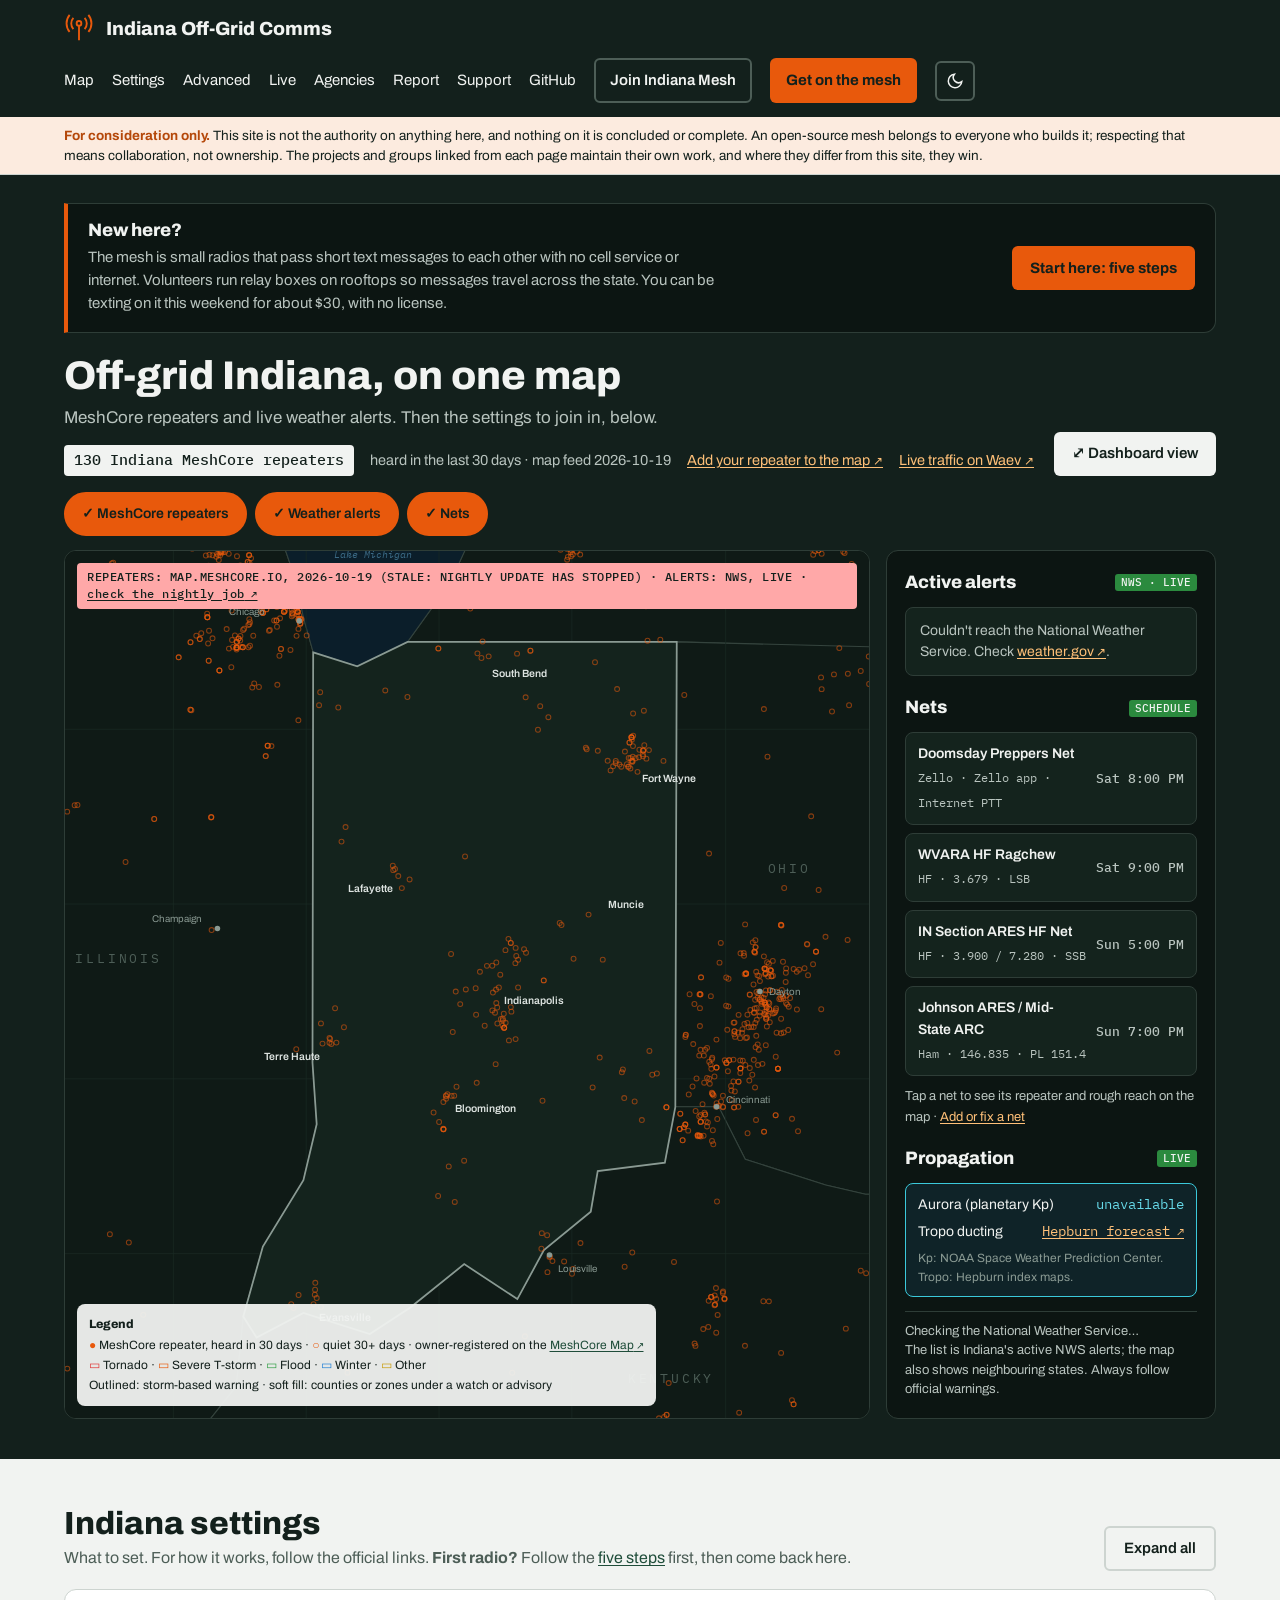
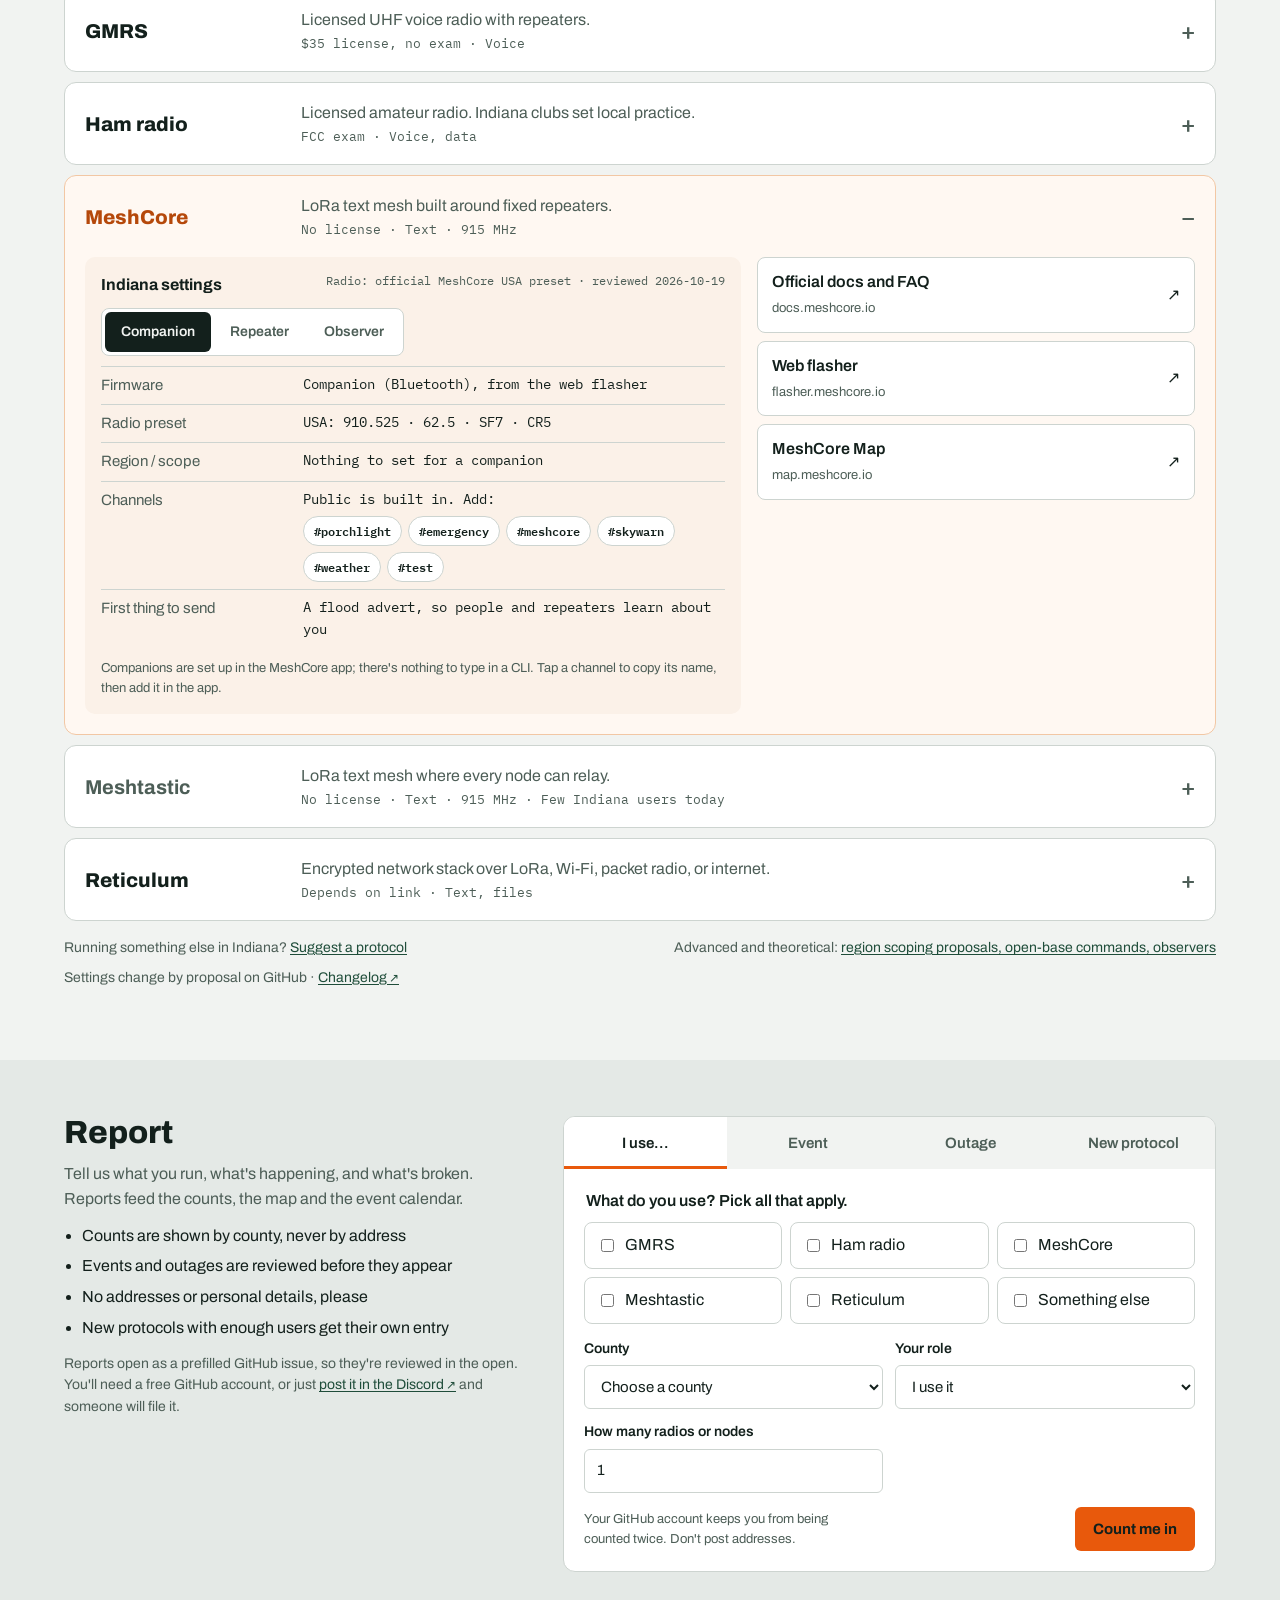
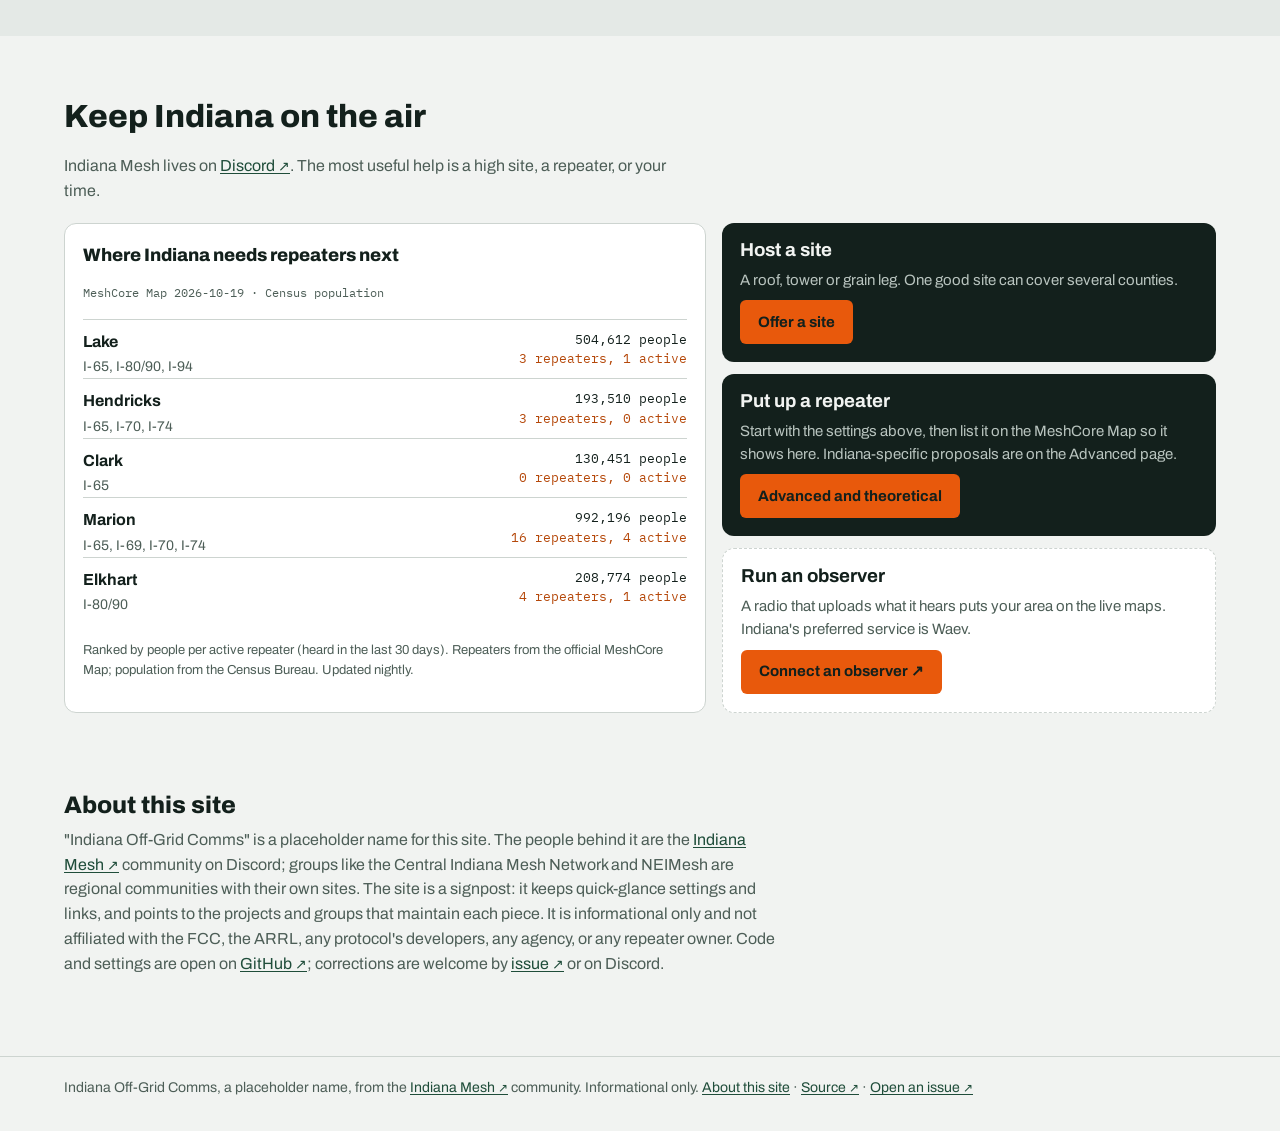
==== commit 28b5113d: "Simplify MeshCore: three official links, Advanced and theoretical page - Home MeshCore card: links t" ====
--- a/index.html
+++ b/index.html
@@ -251,6 +251,7 @@
     <button type="button" class="nav-menu" id="navMenu" aria-expanded="false" aria-controls="navMore">Menu</button>
     <span class="nav-more" id="navMore">
       <a href="#protocols">Settings</a>
+      <a href="advanced/">Advanced</a>
       <a href="live/">Live</a>
       <a href="emergency/">Agencies</a>
       <a href="#report">Report</a>
@@ -391,7 +392,7 @@
   <div class="acc" id="acc"></div>
   <div class="sec-foot">
     <span>Running something else in Indiana? <a href="#report" data-tab="proto">Suggest a protocol</a></span>
-    <span>Repeater owners: <a href="advanced/">Indiana region settings</a></span>
+    <span>Advanced and theoretical: <a href="advanced/">region scoping proposals, open-base commands, observers</a></span>
     <span>Settings change by proposal on GitHub · <a href="https://github.com/mutiny19/ima/commits/main/data/settings" target="_blank" rel="noopener">Changelog</a></span>
   </div>
 </section>
@@ -487,7 +488,7 @@
     </div>
     <div class="ways">
       <div class="way"><h3>Host a site</h3><p>A roof, tower or grain leg. One good site can cover several counties.</p><a class="btn primary" href="https://github.com/mutiny19/ima/issues/new?template=listing.yml" target="_blank" rel="noopener">Offer a site</a></div>
-      <div class="way"><h3>Put up a repeater</h3><p>Start with the settings above and the Indiana region settings, then list it on the MeshCore Map so it shows here.</p><a class="btn primary" href="advanced/">Indiana region settings</a></div>
+      <div class="way"><h3>Put up a repeater</h3><p>Start with the settings above, then list it on the MeshCore Map so it shows here. Indiana-specific proposals are on the Advanced page.</p><a class="btn primary" href="advanced/">Advanced and theoretical</a></div>
       <div class="way alt"><h3>Run an observer</h3><p>A radio that uploads what it hears puts your area on the live maps. Indiana's preferred service is Waev.</p><a class="btn primary" href="https://waev.app/#/connect" target="_blank" rel="noopener">Connect an observer ↗</a></div>
     </div>
   </div>
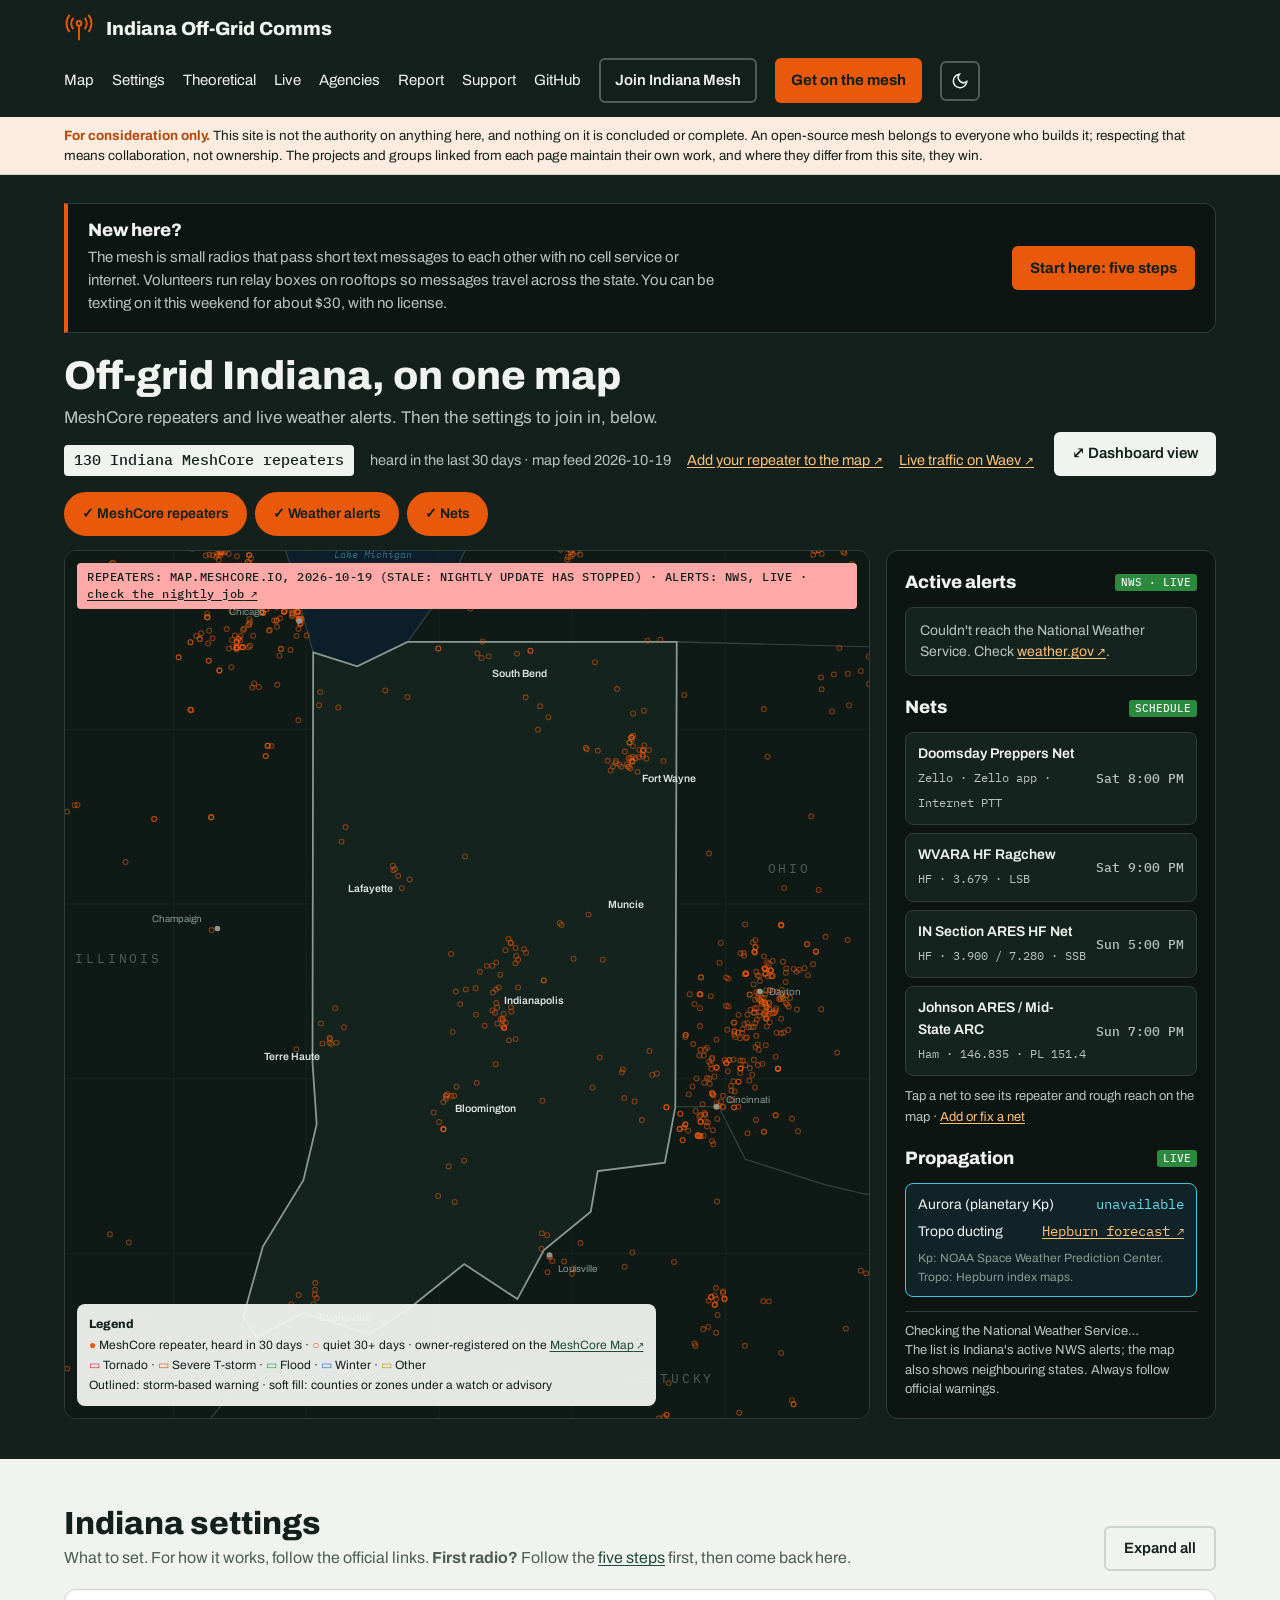
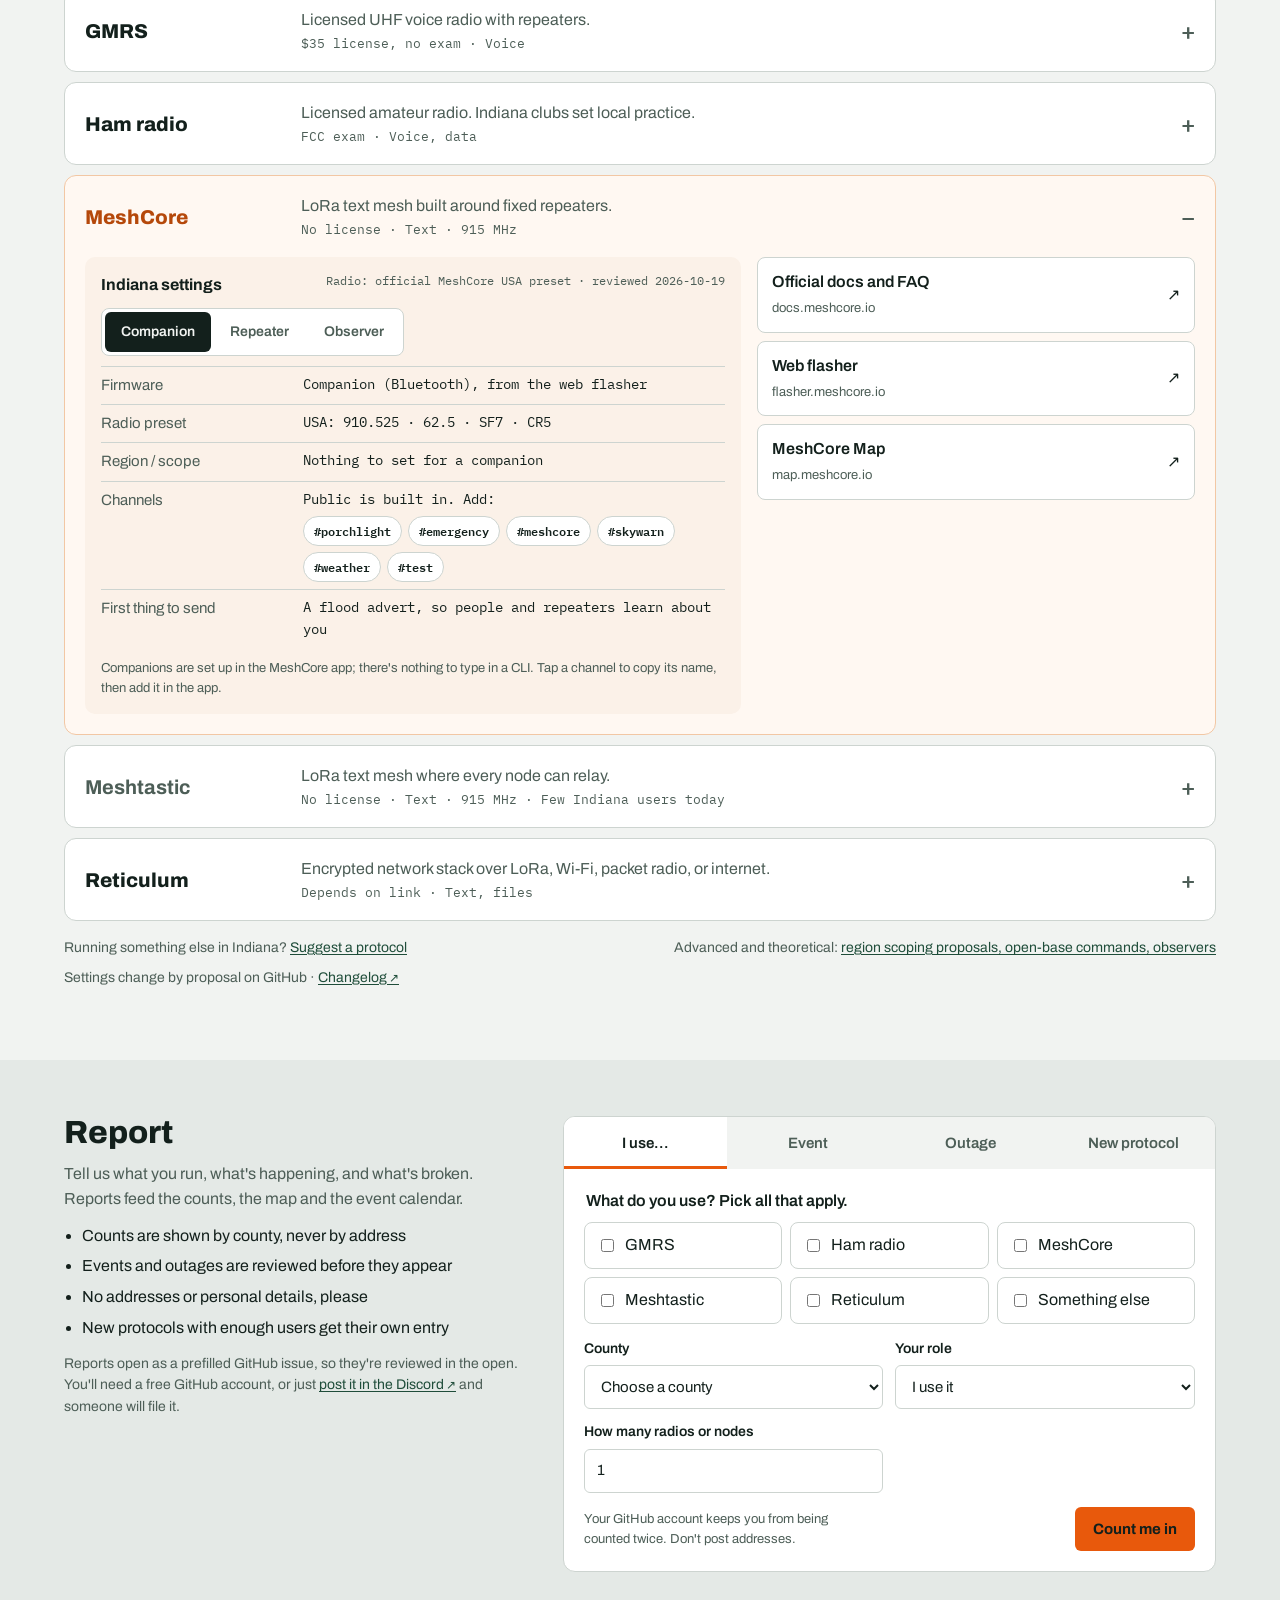
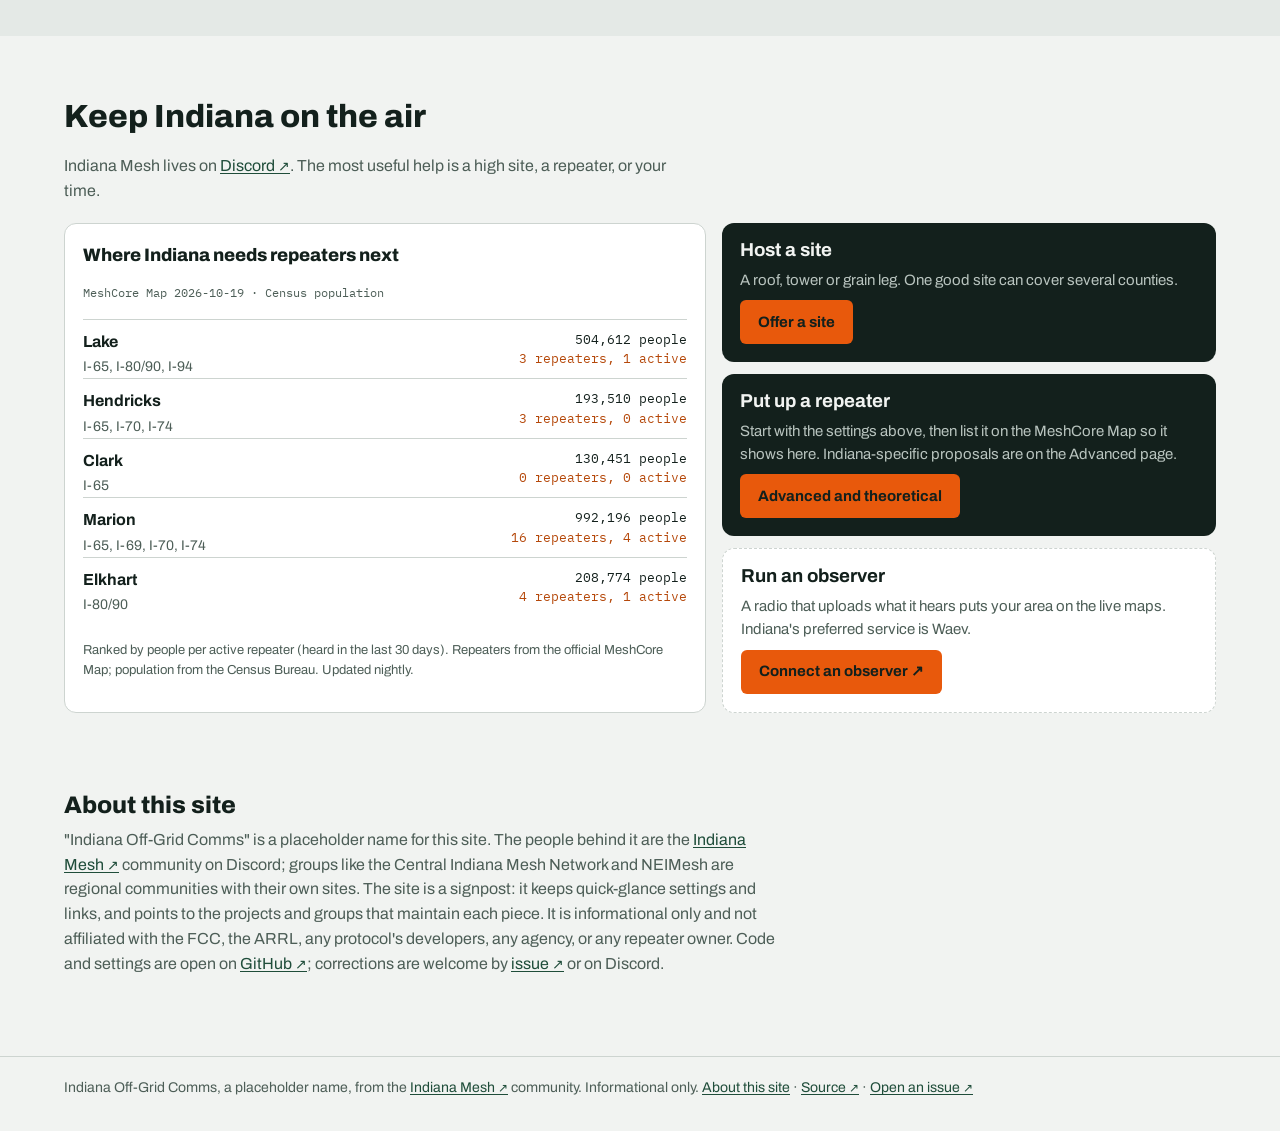
==== commit a8f281c1: "Nav: Advanced becomes Theoretical Co-Authored-By: Claude Fable 5.1 <noreply@anthropic.com> Claude-Se" ====
--- a/index.html
+++ b/index.html
@@ -251,7 +251,7 @@
     <button type="button" class="nav-menu" id="navMenu" aria-expanded="false" aria-controls="navMore">Menu</button>
     <span class="nav-more" id="navMore">
       <a href="#protocols">Settings</a>
-      <a href="advanced/">Advanced</a>
+      <a href="advanced/">Theoretical</a>
       <a href="live/">Live</a>
       <a href="emergency/">Agencies</a>
       <a href="#report">Report</a>
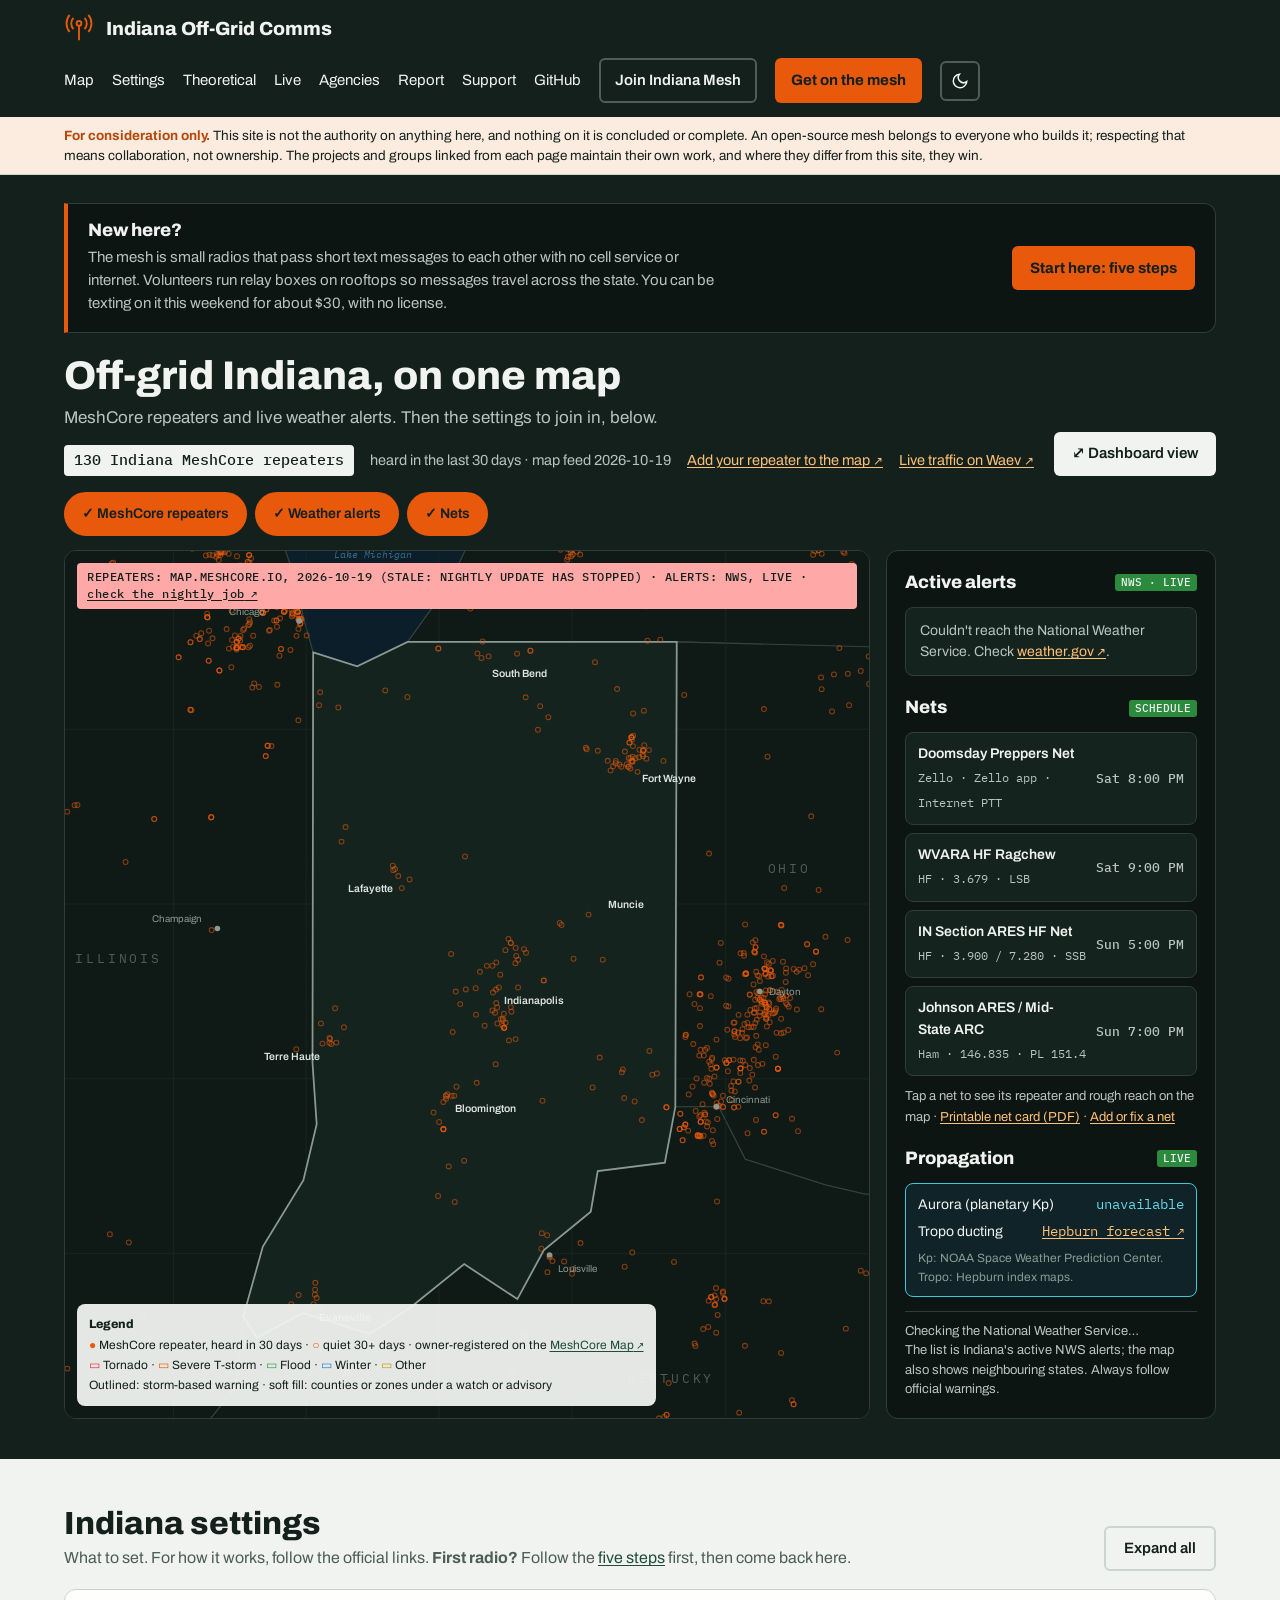
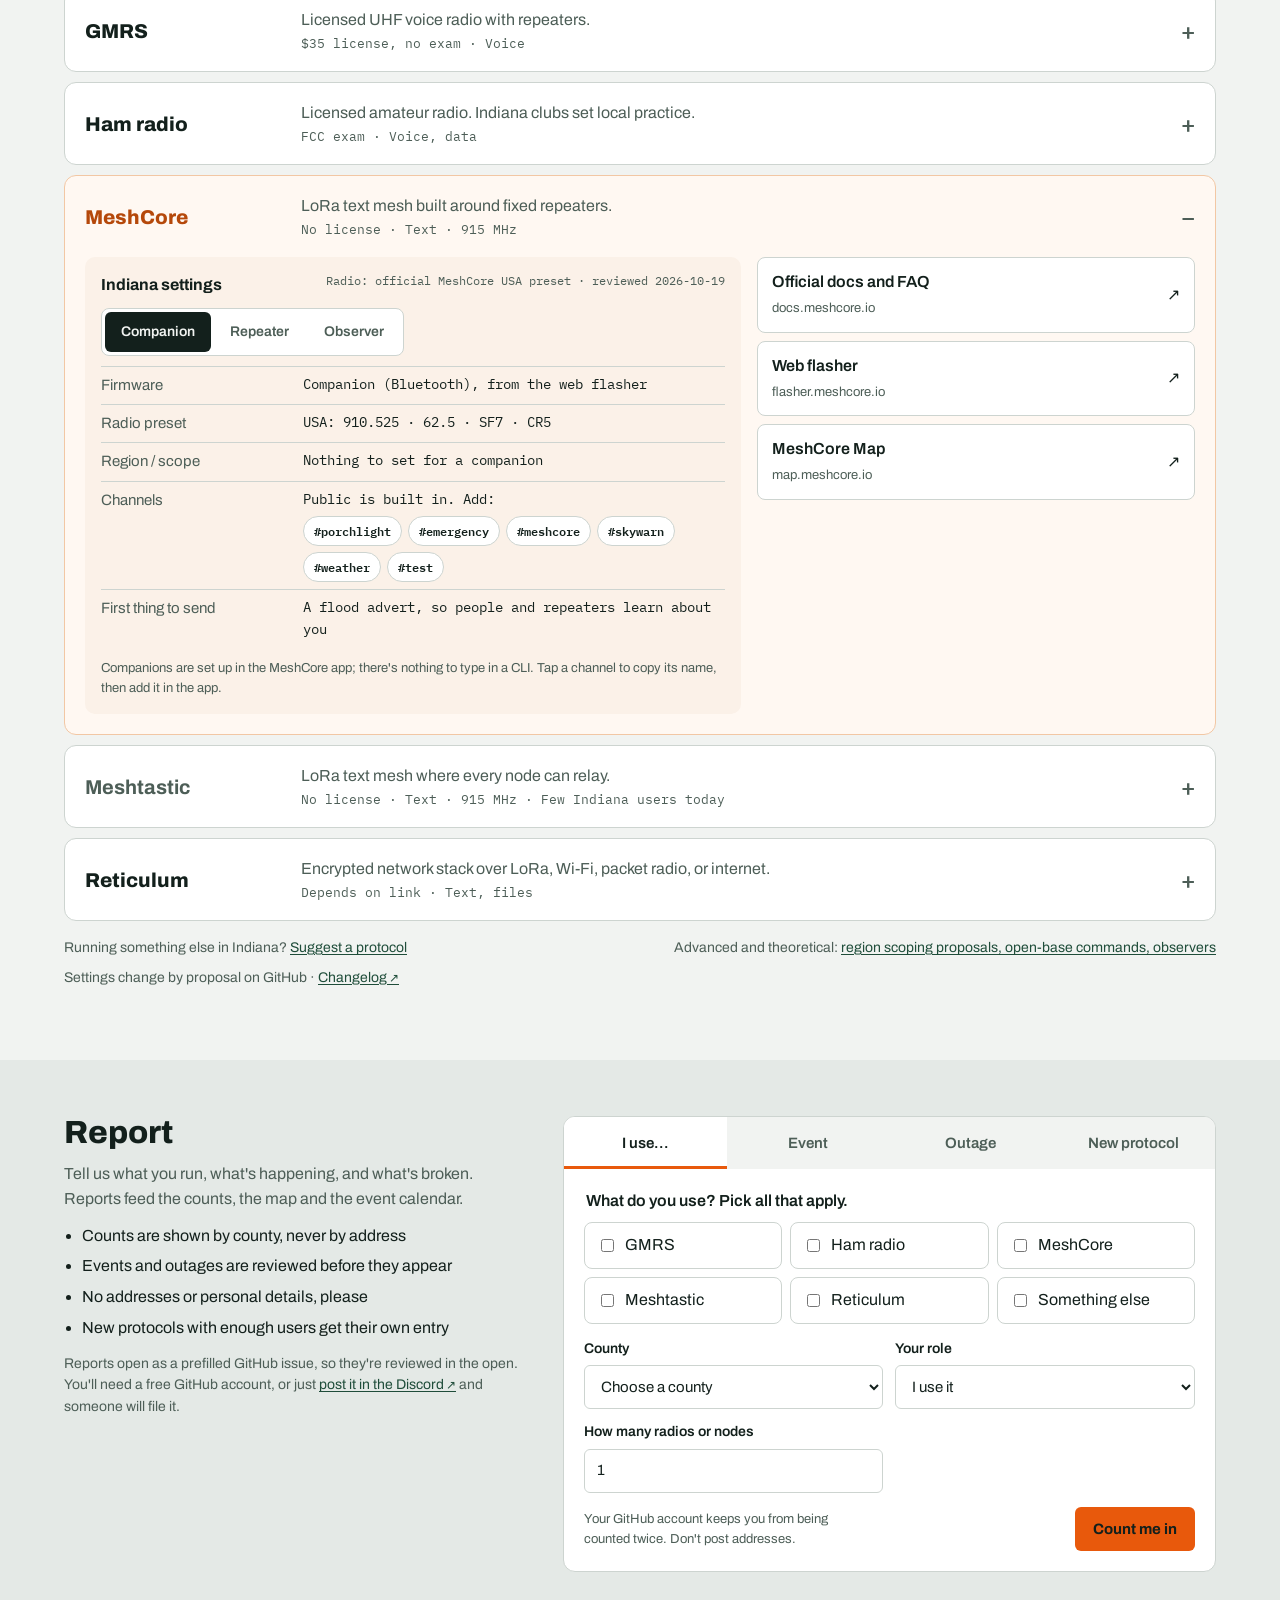
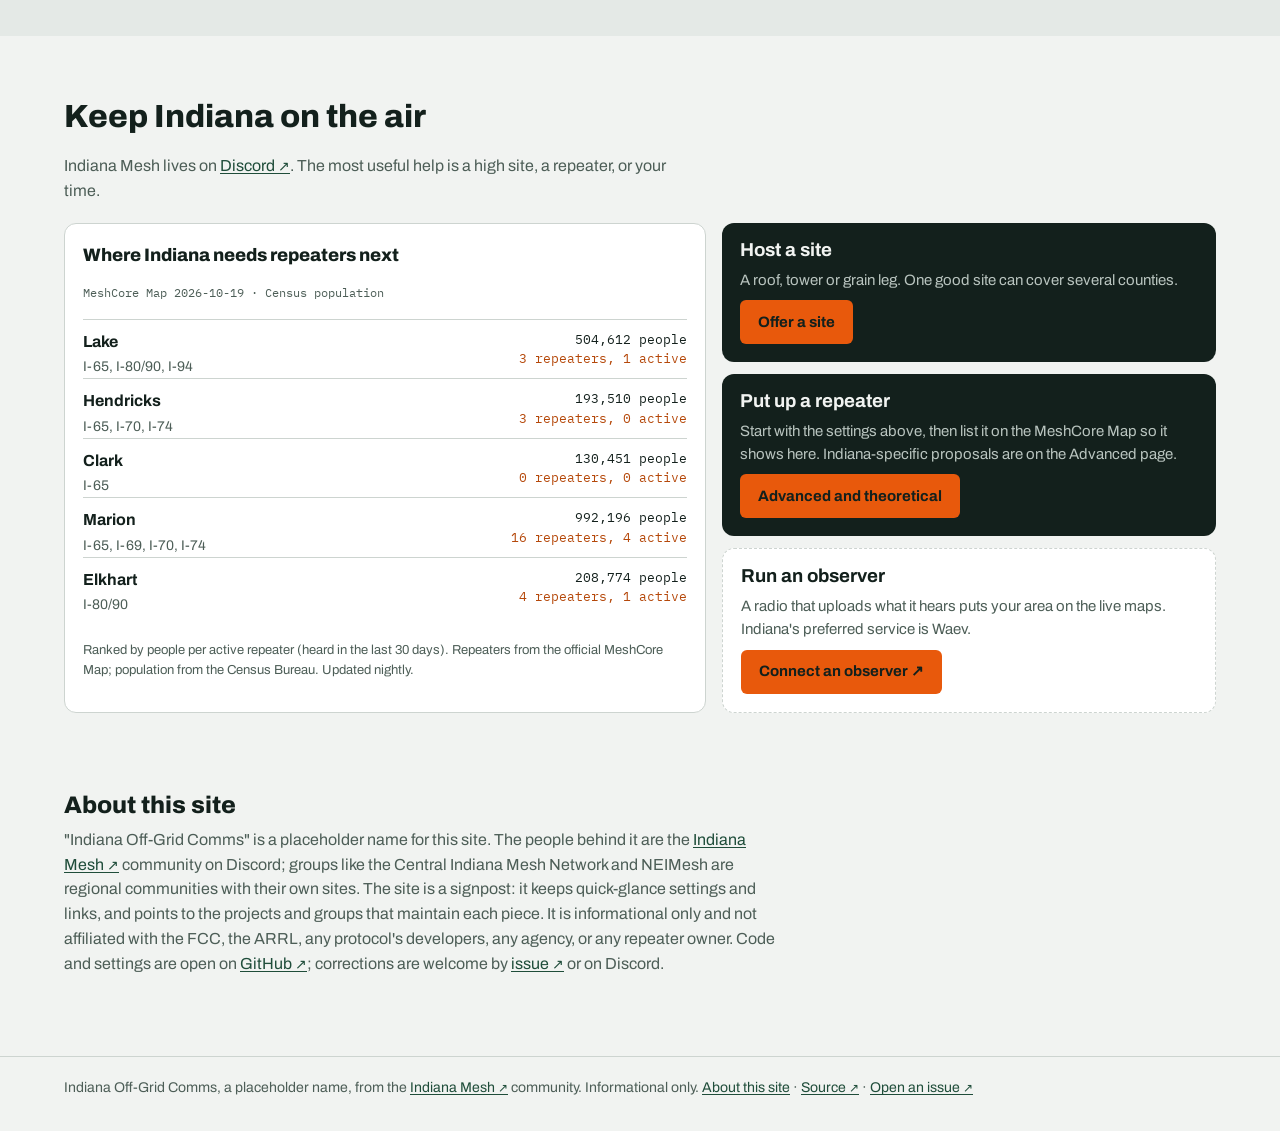
==== commit 69f3b029: "Add the Indianapolis metro net card as a printable resource Linked from the Nets panel and the Ham a" ====
--- a/index.html
+++ b/index.html
@@ -353,7 +353,7 @@
         <div id="alerts"><div class="empty">Loading National Weather Service alerts…</div></div>
         <div class="h"><b>Nets</b><span class="tag live">SCHEDULE</span></div>
         <div id="netlist" class="netlist"><div class="empty">Loading the net schedule…</div></div>
-        <div style="font-size:13px;color:var(--map-muted)">Tap a net to see its repeater and rough reach on the map · <a href="#report" data-tab="event">Add or fix a net</a></div>
+        <div style="font-size:13px;color:var(--map-muted)">Tap a net to see its repeater and rough reach on the map · <a href="resources/indy-metro-net-card.pdf" target="_blank" rel="noopener">Printable net card (PDF)</a> · <a href="#report" data-tab="event">Add or fix a net</a></div>
         <div class="h"><b>Propagation</b><span class="tag live">LIVE</span></div>
         <div class="prop">
           <div class="r"><span>Aurora (planetary Kp)</span><span id="kp">loading…</span></div>
